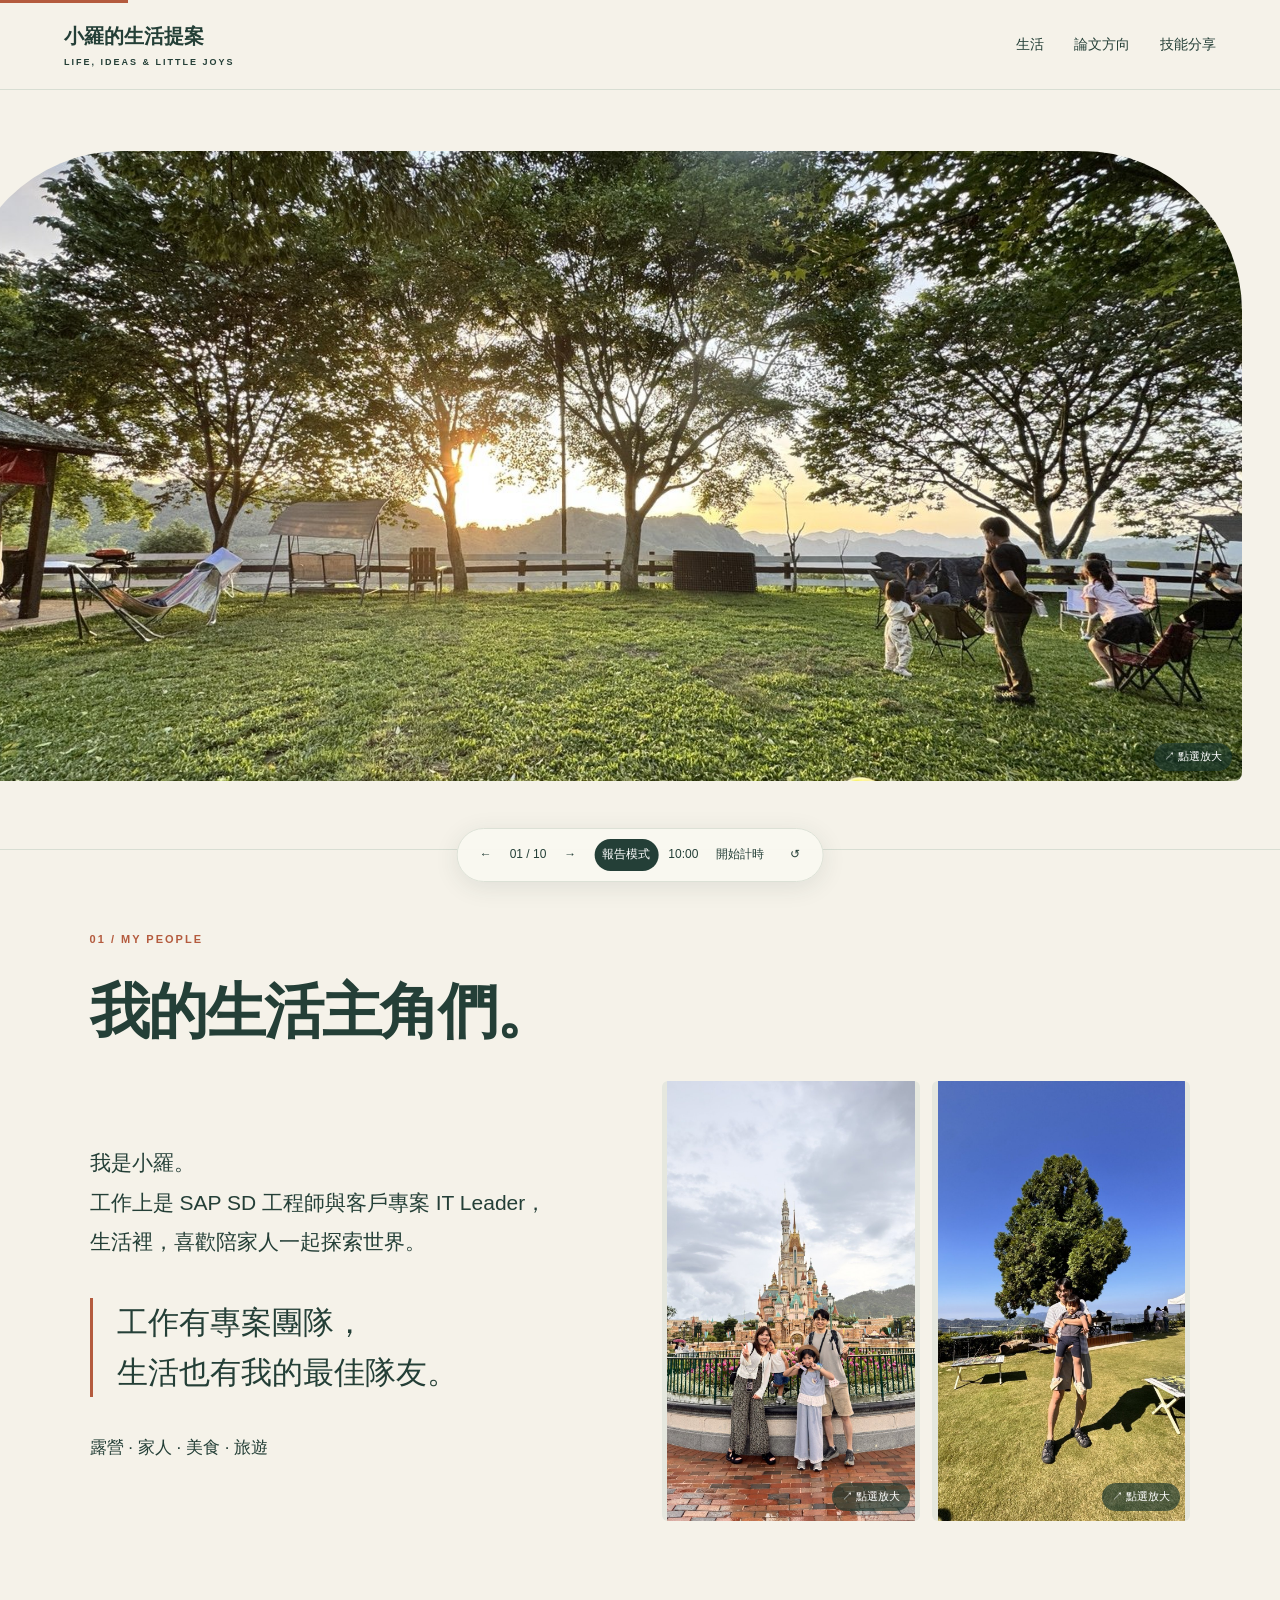
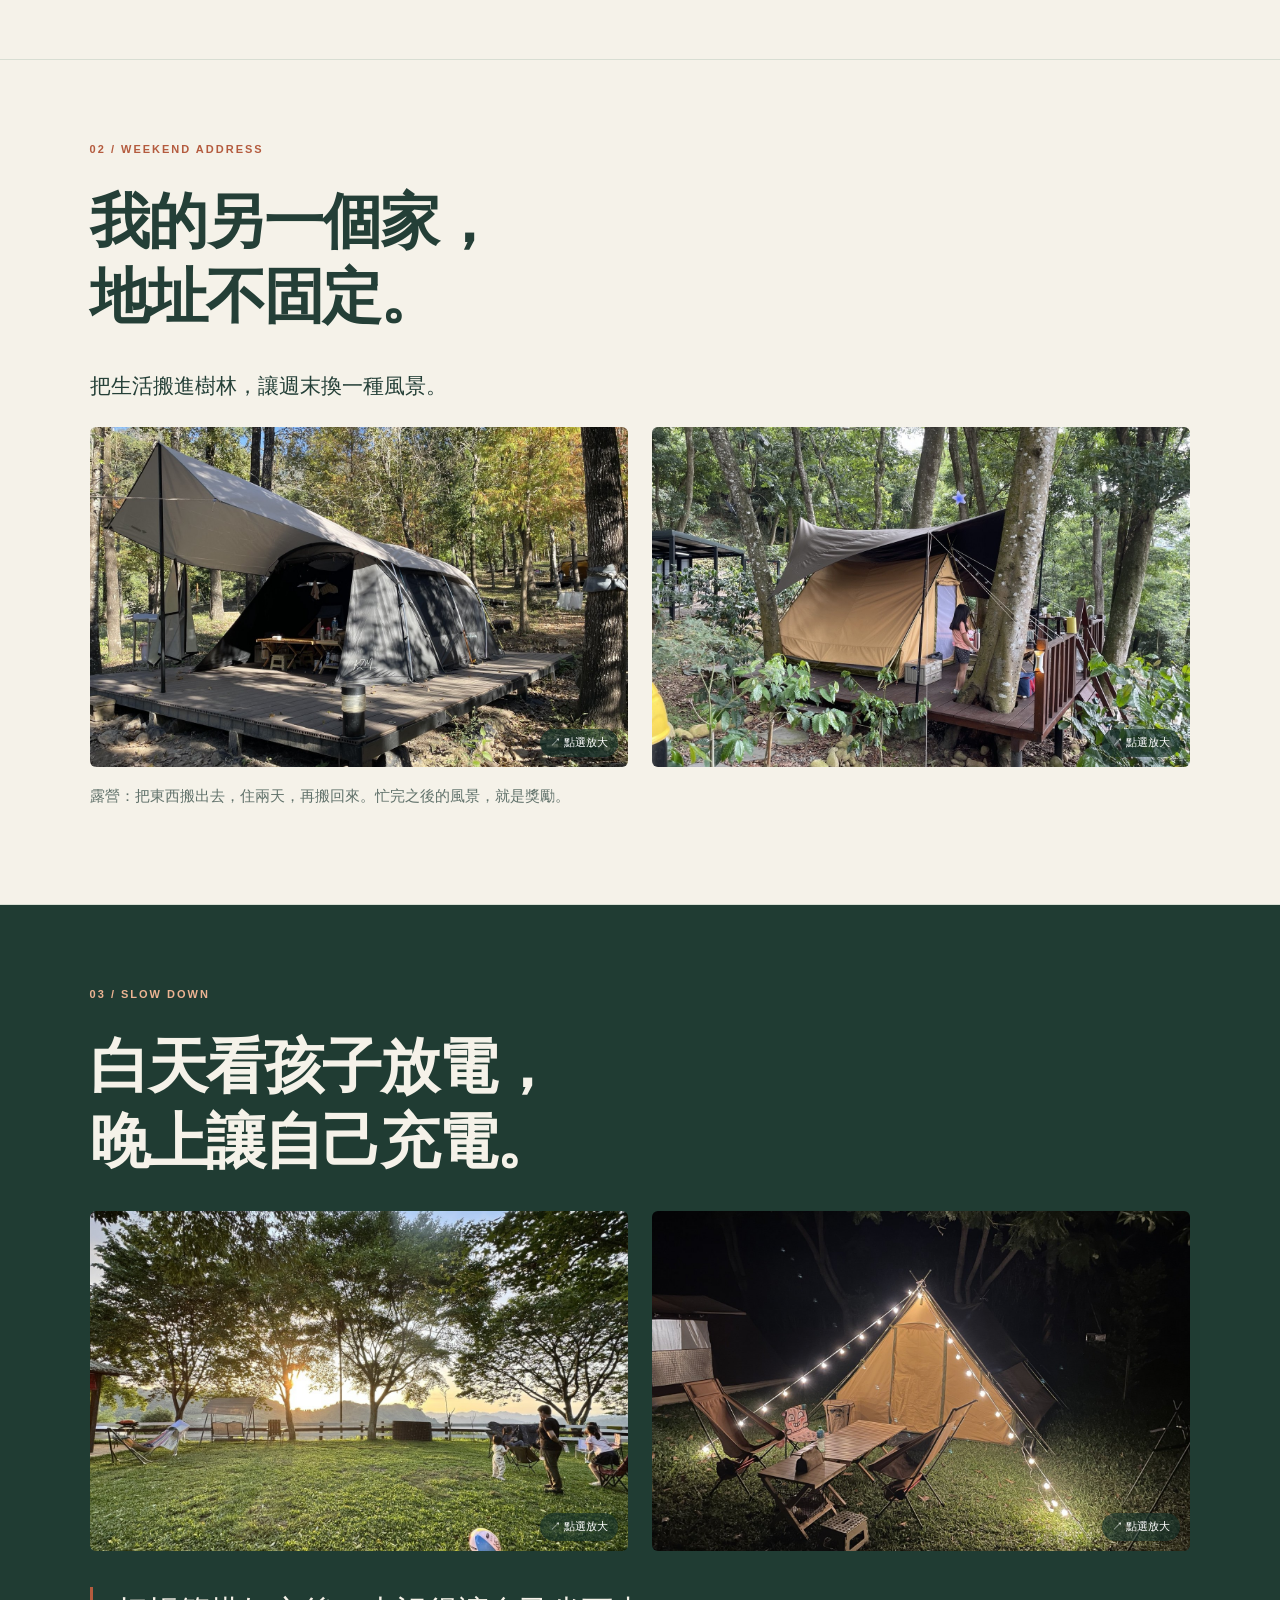
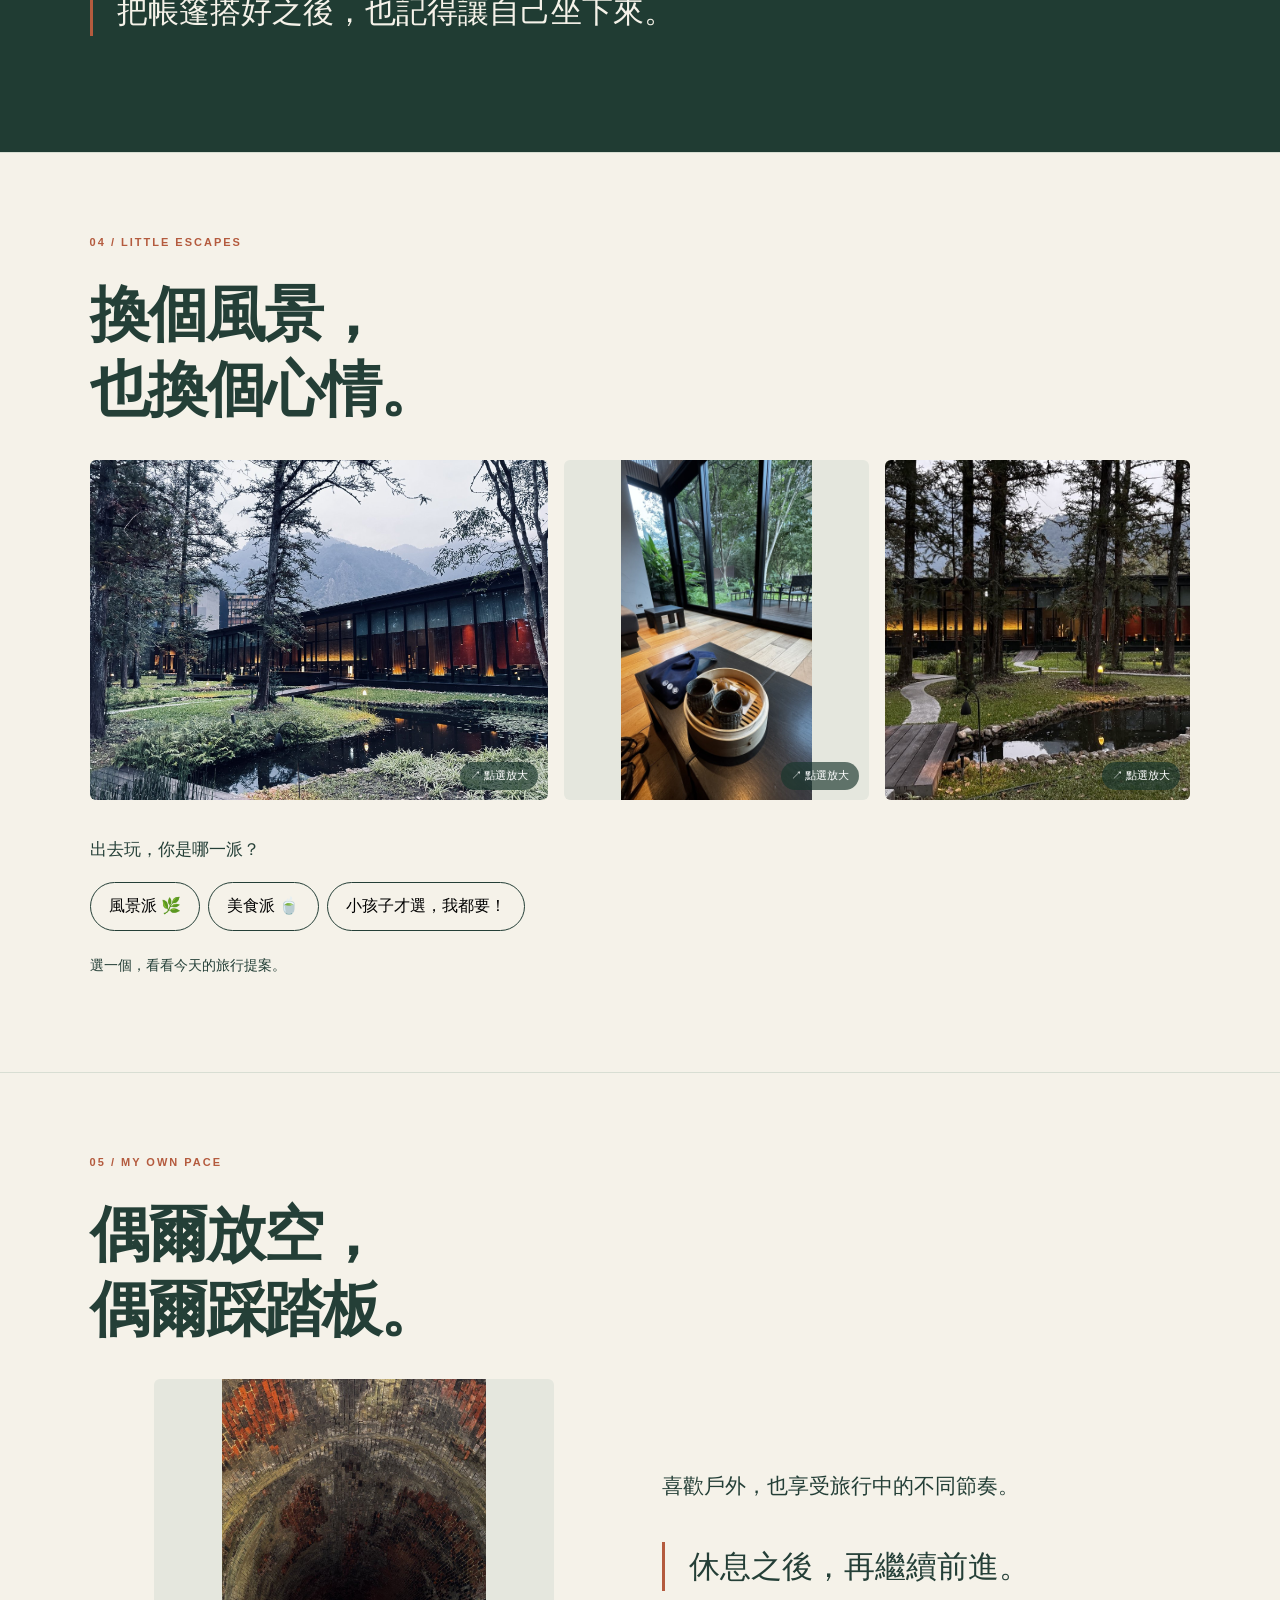
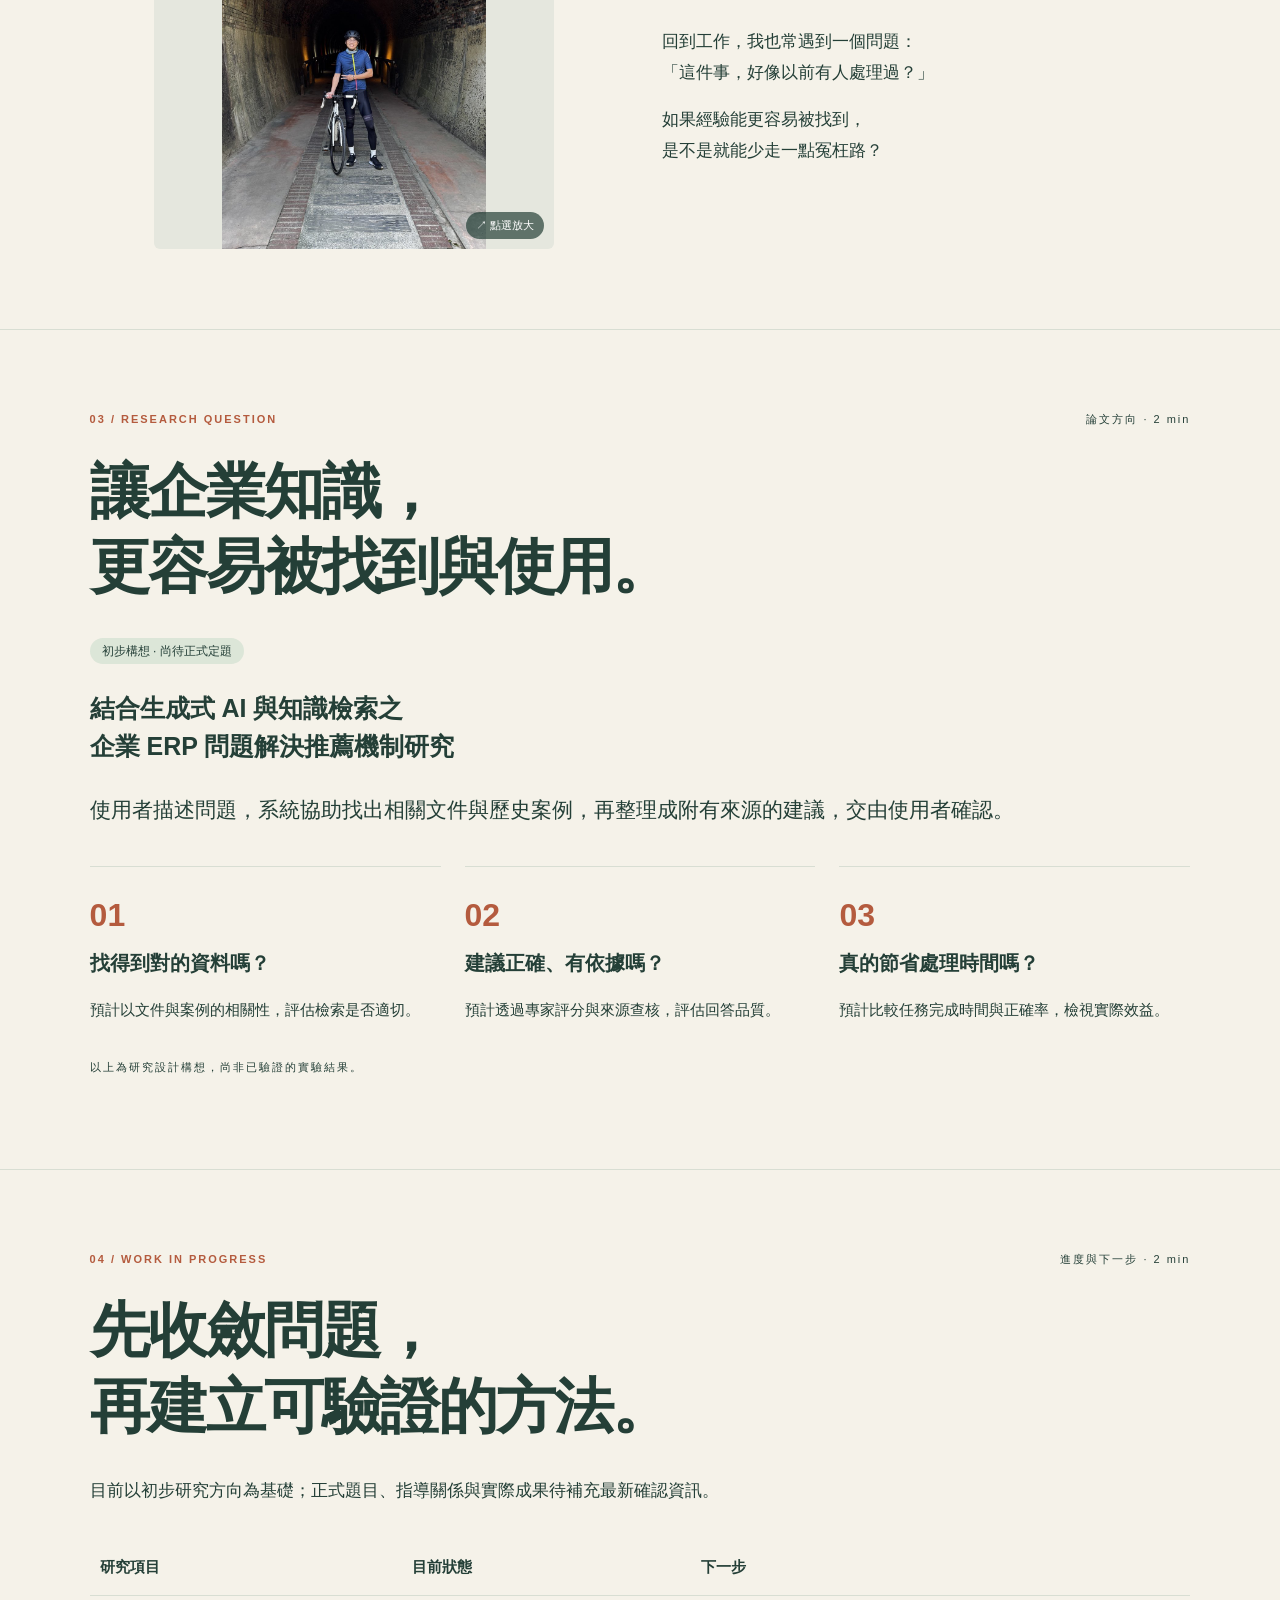
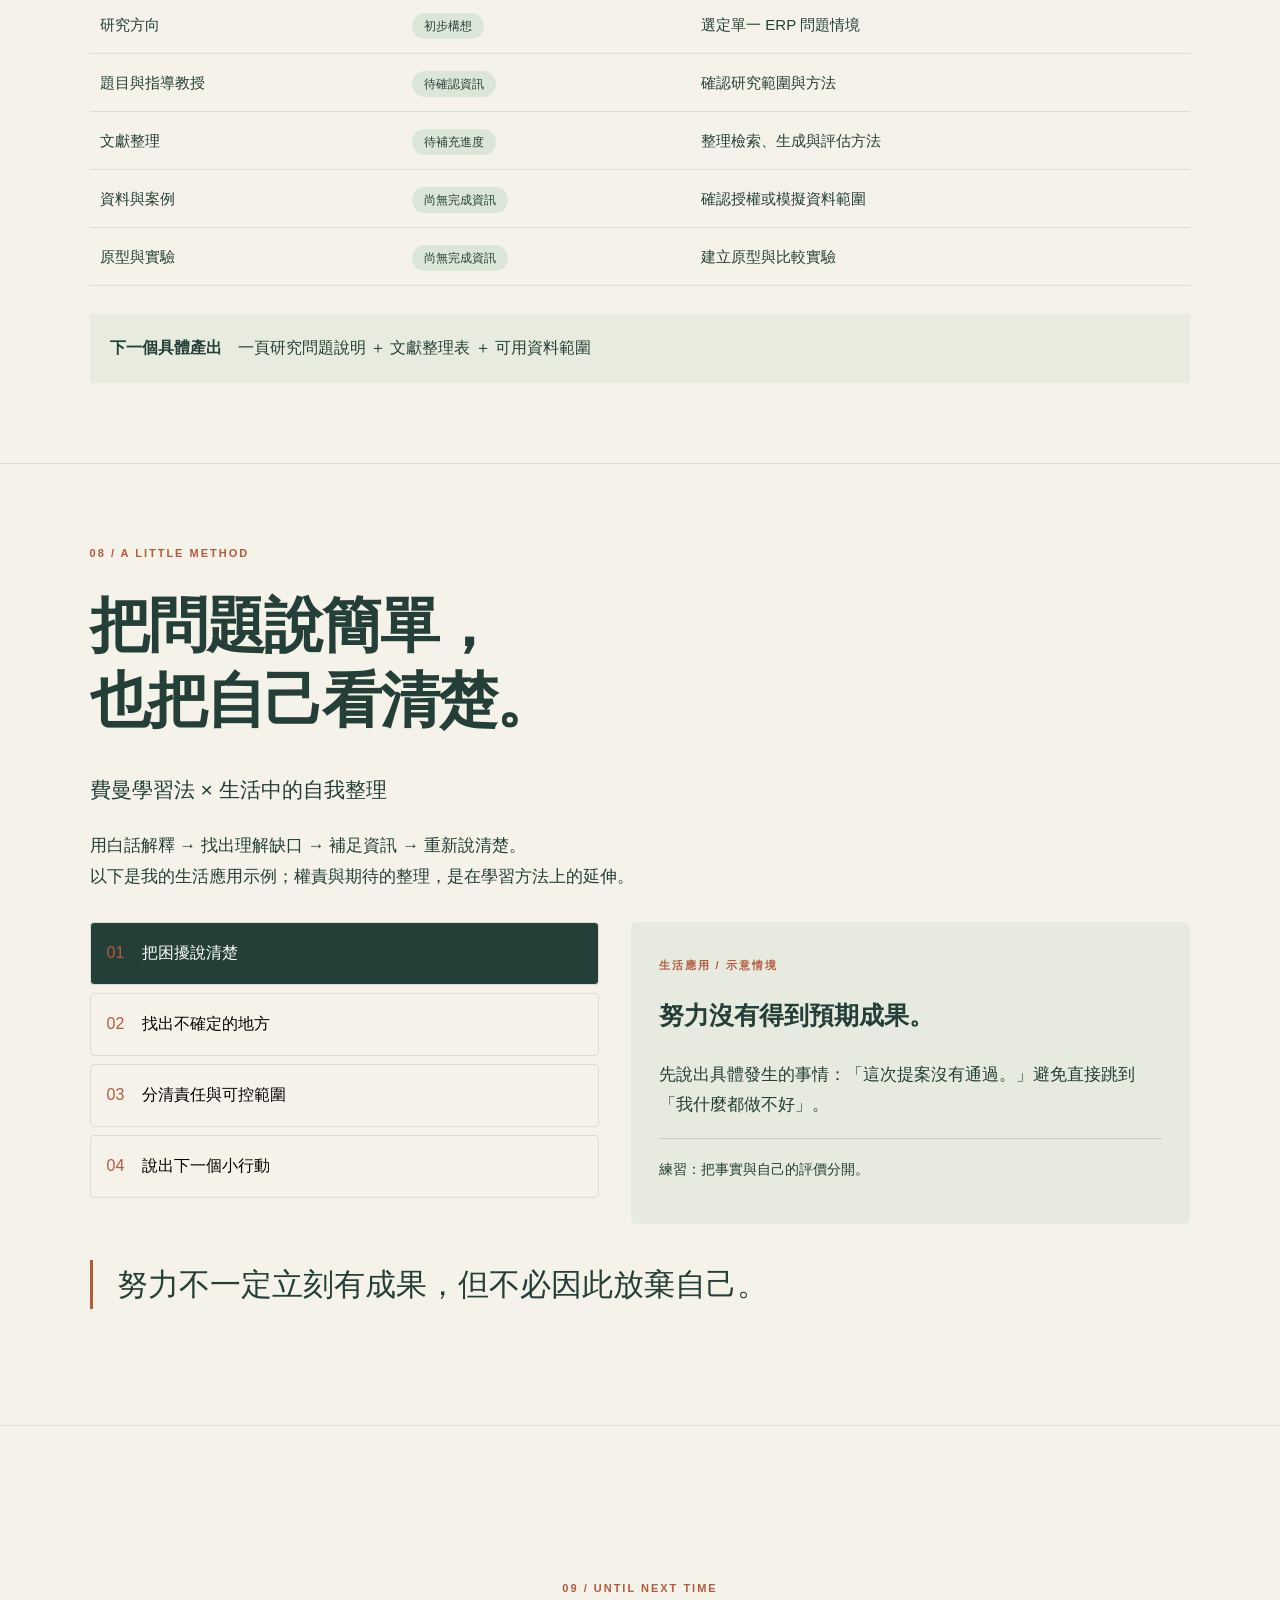
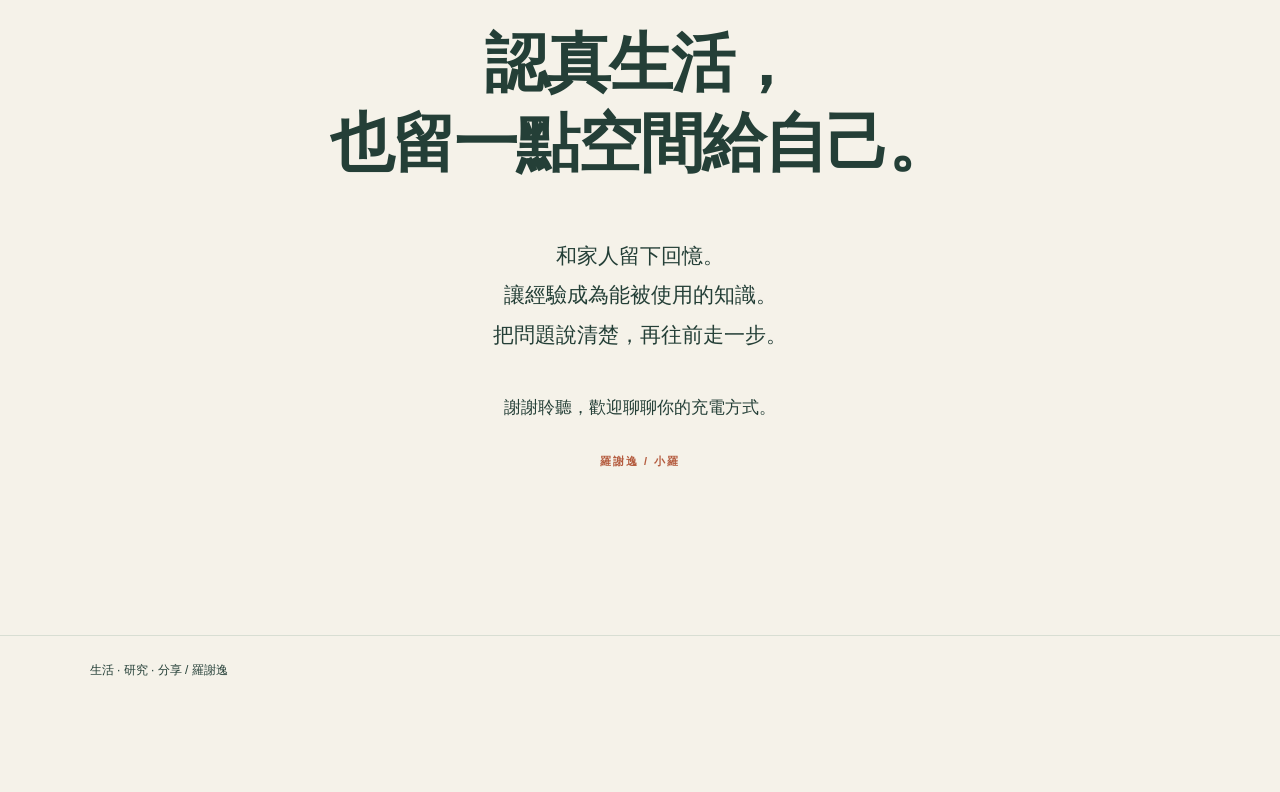
==== index.html @ 11bfcfcd "Add files via upload" ====
<!doctype html><html lang="zh-Hant"><head><meta charset="utf-8"><meta name="viewport" content="width=device-width,initial-scale=1"><meta name="theme-color" content="#f5f2e9"><meta name="description" content="小羅的生活、露營與家人，以及生成式 AI 研究方向和費曼學習法分享。"><title>小羅｜生活、研究與一點好奇心</title><style>:root{--bg:#f5f2e9;--ink:#243f37;--accent:#b45b3e;--line:#d8ded3}*{box-sizing:border-box}html{scroll-behavior:smooth}body{margin:0;background:var(--bg);color:var(--ink);font-family:'Noto Sans TC','PingFang TC','Microsoft JhengHei',sans-serif;line-height:1.8}button,a{-webkit-tap-highlight-color:transparent}button{font:inherit;cursor:pointer}a{color:inherit;text-decoration:none}header{height:90px;display:flex;align-items:center;justify-content:space-between;padding:0 5vw;border-bottom:1px solid var(--line);background:var(--bg)}.brand{font-weight:700;font-size:20px}.brand span{display:block;font-size:9px;letter-spacing:2px}nav{display:flex;gap:30px;font-size:14px}.progress{height:3px;background:var(--accent);position:fixed;top:0;z-index:10;transition:width .3s}section{max-width:1440px;margin:auto;padding:80px 7vw;min-height:calc(100vh - 90px);scroll-margin-top:15px;border-bottom:1px solid var(--line)}h2{font-size:clamp(36px,4.7vw,66px);line-height:1.25;letter-spacing:-2px;font-weight:600;margin:24px 0 32px}h3{font-size:25px;line-height:1.5}em{font-style:normal;color:var(--accent)}p{font-size:17px}.eyebrow,.label,.time{font-size:11px;letter-spacing:2px}.eyebrow{color:var(--accent);font-weight:bold}.lead{font-size:21px;line-height:1.9}.hero{position:relative;min-height:760px;display:flex;flex-direction:column;align-items:flex-start;justify-content:center;padding-right:52%;overflow:hidden}.hero h2{font-size:clamp(40px,4.5vw,66px)}.hero-photo{position:absolute!important;right:3%;top:8%;width:44%;height:83%;border-radius:160px 160px 8px 8px!important}.hero-photo img{height:100%!important;object-fit:cover!important}.cta{display:inline-block;border-bottom:1px solid var(--accent);padding:10px 0;margin:16px 0}.photo{position:relative;display:block;border:0;padding:0;background:#e5e7de;border-radius:6px;overflow:hidden;width:100%;text-align:left}.photo img{width:100%;height:340px;object-fit:cover;display:block;transition:transform .4s}.photo:hover img{transform:scale(1.025)}.photo span{position:absolute;bottom:10px;right:10px;color:white;background:#18352ba6;font-size:11px;padding:4px 10px;border-radius:20px}.duo,.split{display:grid;grid-template-columns:1fr 1fr;gap:24px}.split{align-items:center;gap:44px}.portraits{gap:12px}.portraits img{height:440px;object-fit:contain}.caption{font-size:15px;color:#61726b}blockquote{font-size:clamp(22px,2.4vw,34px);line-height:1.6;margin:36px 0;border-left:3px solid var(--accent);padding-left:24px}.dark{background:#203c33;color:#f5f2e9;max-width:none}.dark .eyebrow{color:#edb493}.travel-grid{display:grid;grid-template-columns:1.5fr 1fr 1fr;gap:16px}.travel-grid img{height:340px}.travel-grid .photo:nth-child(2) img{object-fit:contain}.poll{padding-top:18px}.poll button{padding:9px 18px;margin:0 8px 8px 0;border:1px solid var(--ink);background:transparent;border-radius:30px}.poll button:hover{background:var(--ink);color:white}#vote-result{font-size:14px;min-height:25px}.ride-photo{max-width:400px;margin:auto}.ride-photo img{height:470px;object-fit:contain}.section-head{display:flex;justify-content:space-between}.badge,.state{font-size:12px;background:#dce6d8;padding:6px 12px;border-radius:20px}.questions{display:grid;grid-template-columns:repeat(3,1fr);gap:24px;margin-top:36px}.question{border-top:1px solid var(--line);padding-top:20px}.question b{display:block;color:var(--accent);font-size:32px}.question strong{font-size:20px}.question p{font-size:15px}.status{width:100%;border-collapse:collapse;margin-top:32px;font-size:15px}.status td,.status th{text-align:left;padding:15px 10px;border-bottom:1px solid var(--line)}.next{margin-top:28px;padding:20px;background:#e8ecdf}.skills{display:grid;grid-template-columns:1fr 1.1fr;gap:32px;margin-top:30px}.steps{display:flex;flex-direction:column;gap:8px}.step{padding:16px;text-align:left;background:transparent;border:1px solid var(--line);border-radius:4px}.step span{margin-right:18px;color:var(--accent)}.step.active{background:var(--ink);color:white}.demo{padding:28px;background:#e6eadf;border-radius:6px}.demo h3{margin-top:18px}#demo-note{border-top:1px solid #cad1c2;padding-top:18px;font-size:14px}.ending{text-align:center;display:flex;align-items:center;justify-content:center;flex-direction:column}.ending h2{font-size:clamp(40px,5vw,74px)}footer{padding:24px 7vw 110px;font-size:12px}.controls{position:fixed;z-index:15;bottom:18px;left:50%;transform:translateX(-50%);display:flex;align-items:center;gap:10px;padding:10px 14px;border:1px solid #dce1d6;background:#f9f8f0f5;box-shadow:0 5px 25px #243f371a;border-radius:40px;white-space:nowrap;font-size:12px}.controls button{border:0;background:transparent;padding:5px 8px;color:var(--ink);border-radius:20px}.controls button:hover{background:#e1e7db}.controls button:disabled{opacity:.3}#clock{font-variant-numeric:tabular-nums}#mode{background:var(--ink);color:white}dialog{border:0;padding:48px 15px 15px;background:#14241df5;max-width:96vw;max-height:96vh;border-radius:8px}dialog::backdrop{background:#000c}dialog img{display:block;max-width:90vw;max-height:80vh;object-fit:contain}#close-photo{position:absolute;right:16px;top:8px;color:white;border:0;background:transparent}.present main section{display:none}.present main section.current{display:block;min-height:calc(100vh - 90px);padding-top:35px;padding-bottom:100px}.present .hero.current,.present .ending.current{display:flex}.present footer{display:none}.present h2{font-size:clamp(34px,4vw,58px);margin:18px 0 24px}.present .photo img{max-height:42vh}.present .hero-photo img{max-height:none}.present .hero{min-height:calc(100vh - 90px)}:focus-visible{outline:3px solid #b45b3e;outline-offset:4px}@media(max-width:760px){header{height:80px;padding:0 20px}.brand{font-size:16px}.brand span{font-size:7px}nav{gap:12px;font-size:12px}section{padding:48px 22px 95px;min-height:auto}.hero{padding-right:22px;display:block;min-height:auto}.hero-photo{position:relative!important;right:auto;top:auto;width:100%;height:300px;margin-top:30px;border-radius:100px 100px 6px 6px!important}.hero-photo img{height:300px!important}.split,.skills{grid-template-columns:1fr;gap:20px}.duo{gap:10px}.duo img{height:210px}.portraits img{height:300px}.travel-grid{grid-template-columns:1fr 1fr}.travel-grid .photo:first-child{grid-column:1/-1}.travel-grid img{height:240px}.questions{grid-template-columns:1fr;gap:12px}.question b{font-size:24px}.status{font-size:12px}.status td,.status th{padding:10px 4px}.state{font-size:10px;padding:4px 6px}.lead{font-size:18px}.controls{bottom:8px;gap:3px;padding:8px;font-size:11px;max-width:98vw}.controls button{padding:5px 7px}.present .photo img{max-height:none}.present .hero.current{display:block}.section-head{gap:12px}.time{letter-spacing:0}.ride-photo img{height:380px}}@media(prefers-reduced-motion:reduce){html{scroll-behavior:auto}*{transition:none!important}}@media print{header,.controls,footer,dialog{display:none!important}main section,.present main section{display:block!important;page-break-after:always;min-height:0;padding:20px}.photo span{display:none}}
</style></head><body><header><a class="brand" href="#intro">小羅的生活提案<span>LIFE, IDEAS & LITTLE JOYS</span></a><nav aria-label="主導覽"><a href="#about">生活</a><a href="#research">論文方向</a><a href="#skills">技能分享</a></nav></header><div class="progress"></div><main><section id="intro" class="hero current"><div class="eyebrow">小羅的生活提案 / 2026</div><h2>把日子過有趣，<br><em>把問題想清楚。</em></h2><p class="lead">露營、家人、美食與旅行。<br>還有，一個正在成形的研究想法。</p><p>羅謝逸 · 陽明交通大學</p><a class="cta" href="#about">一起出發 ↗</a><button class="photo hero-photo" aria-label="放大照片：夕陽下的草地與戶外時光"><img src="[data-uri]" alt="夕陽下的草地與戶外時光" loading="lazy"><span>↗ 點選放大</span></button></section><section id="about" class=""><div class="eyebrow">01 / MY PEOPLE</div><h2>我的生活主角們。</h2><div class="split"><div><p class="lead">我是小羅。<br>工作上是 SAP SD 工程師與客戶專案 IT Leader，<br>生活裡，喜歡陪家人一起探索世界。</p><blockquote>工作有專案團隊，<br>生活也有我的最佳隊友。</blockquote><p>露營 · 家人 · 美食 · 旅遊</p></div><div class="duo portraits"><button class="photo " aria-label="放大照片：城堡前的家庭合照"><img src="[data-uri]" alt="城堡前的家庭合照" loading="lazy"><span>↗ 點選放大</span></button><button class="photo " aria-label="放大照片：草地上的親子合照"><img src="[data-uri]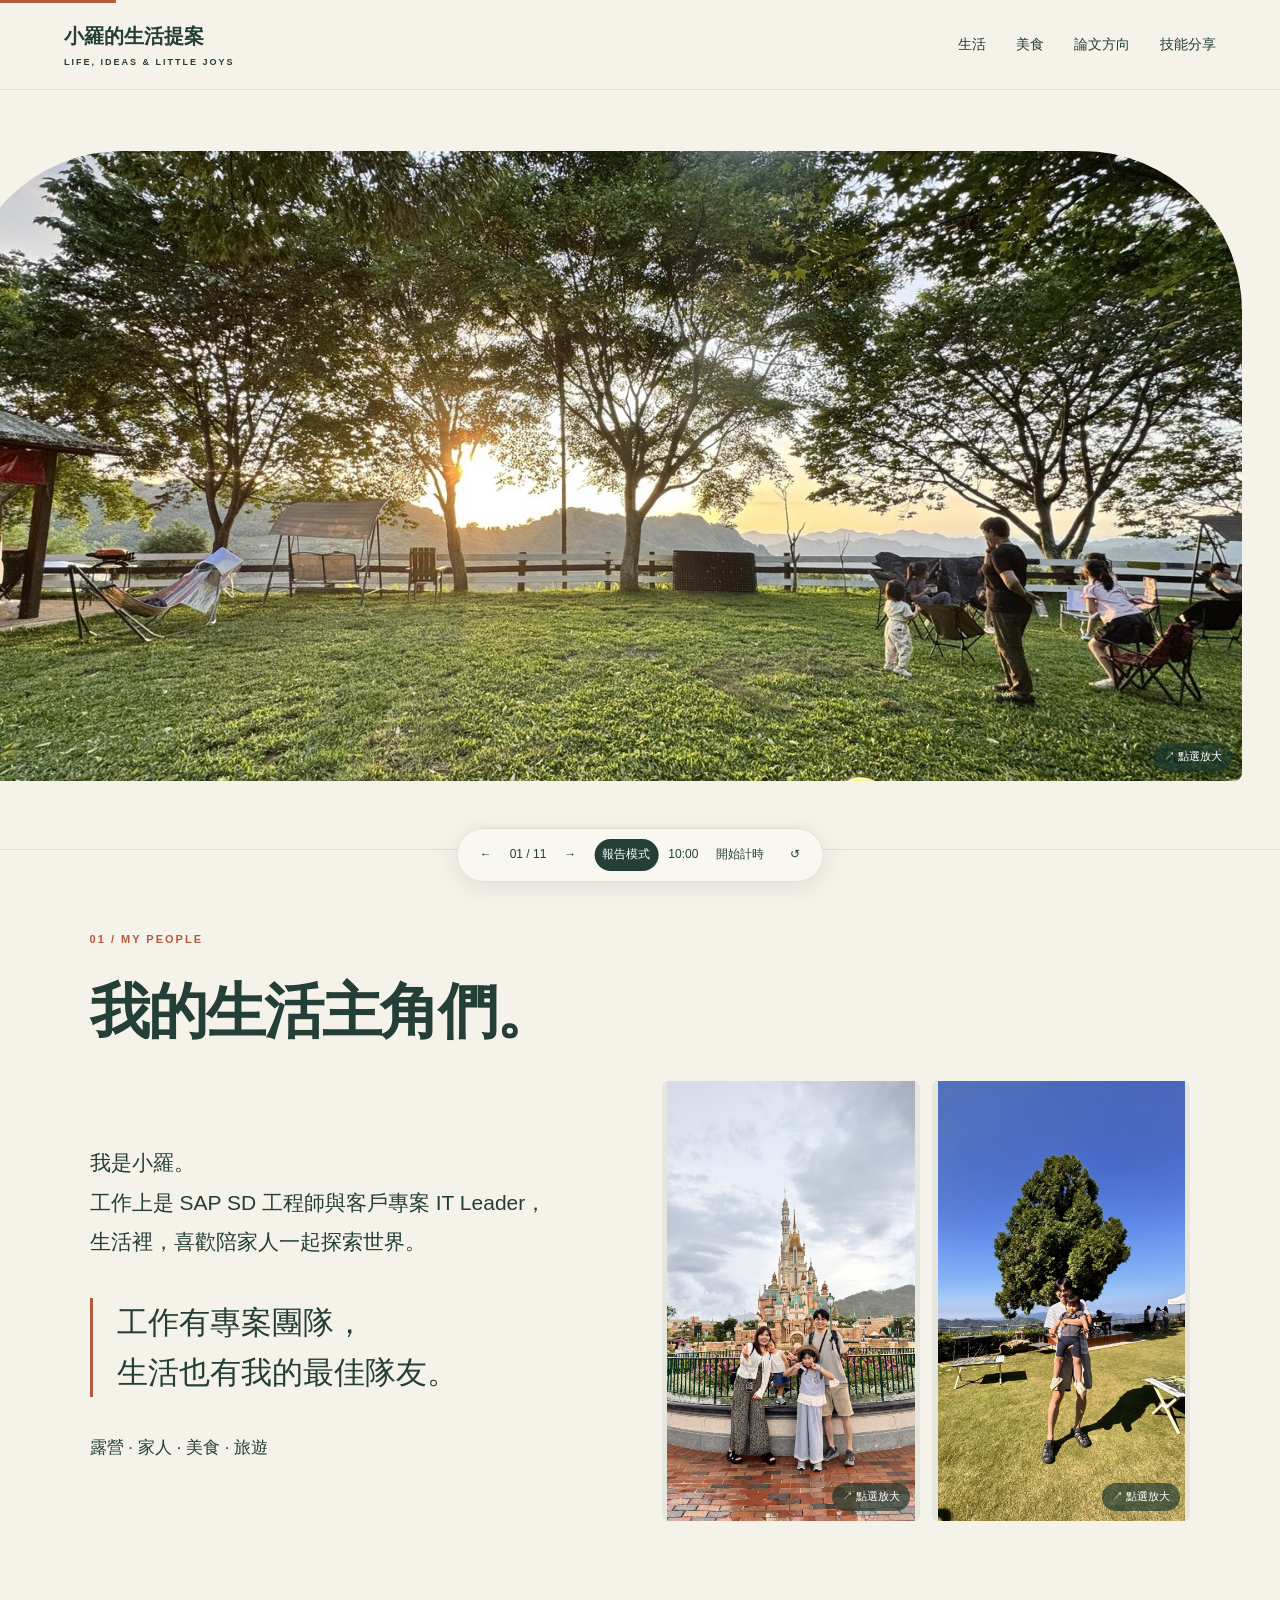
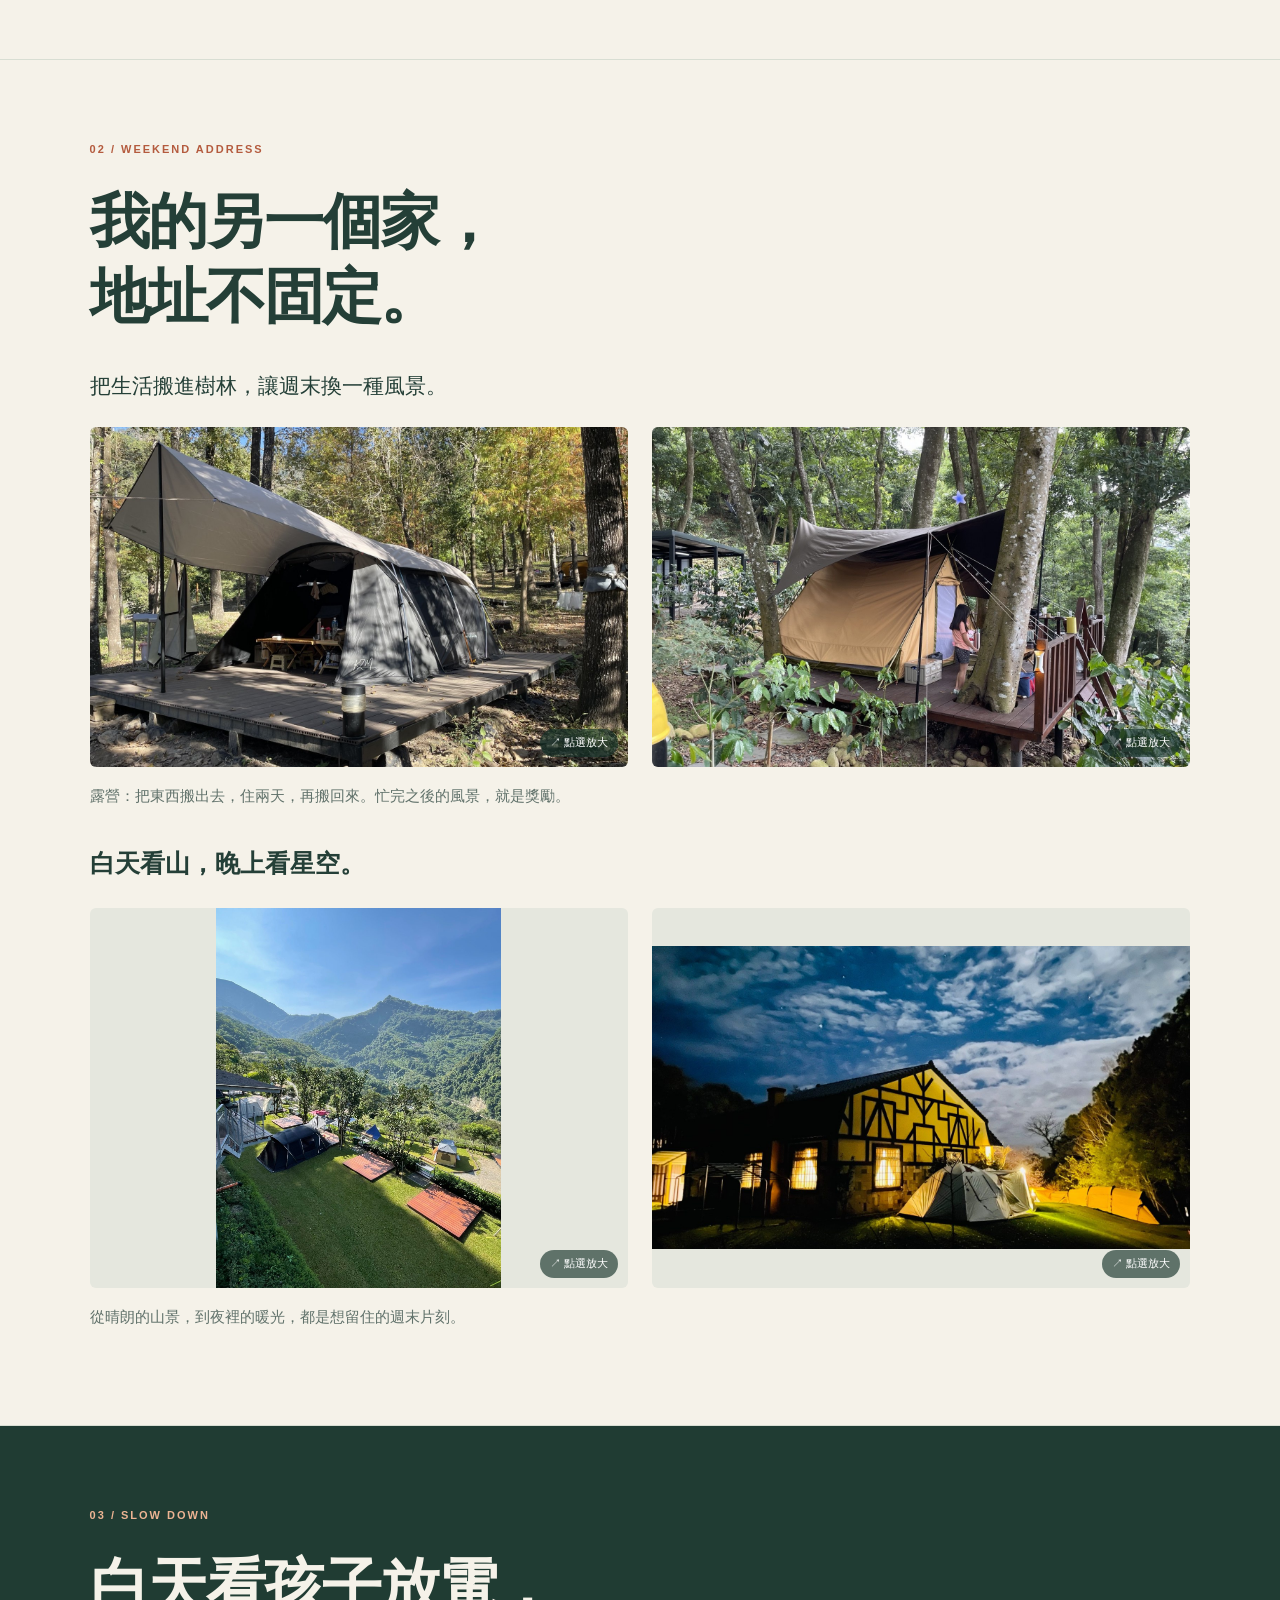
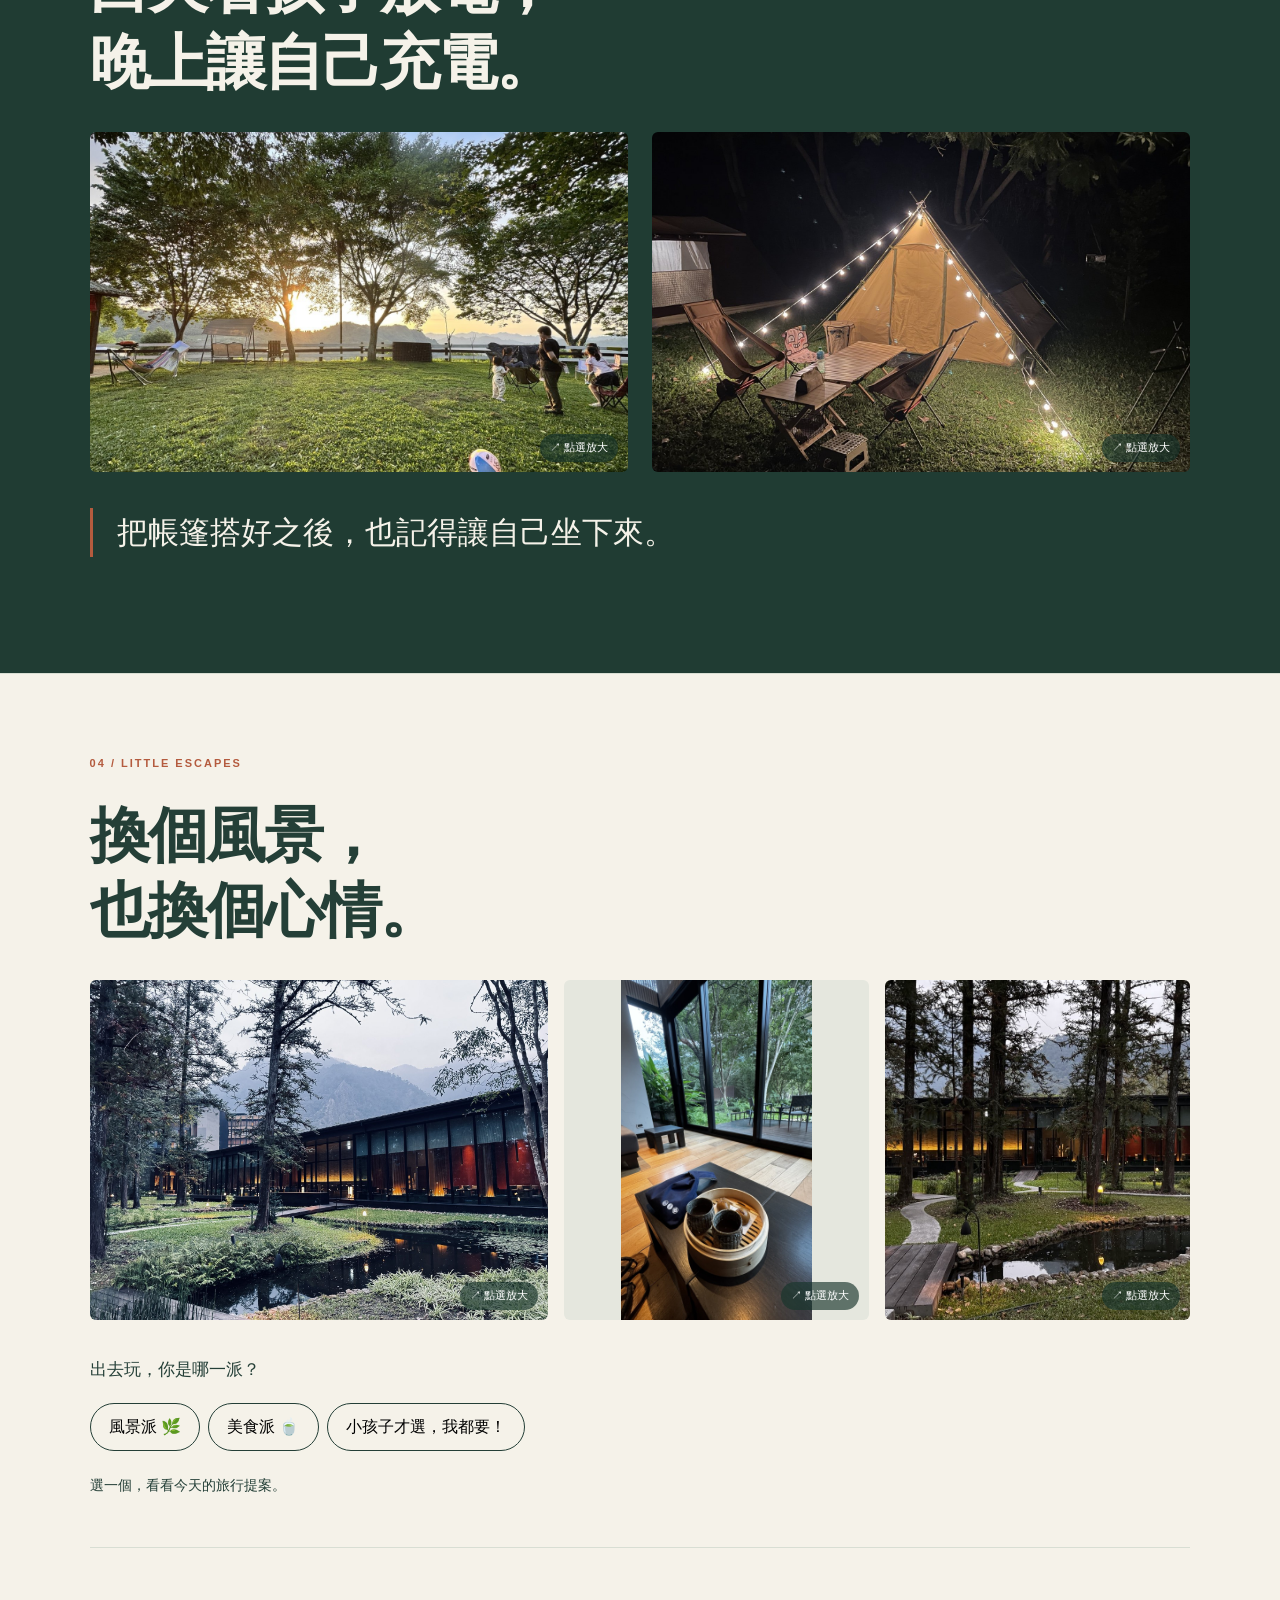
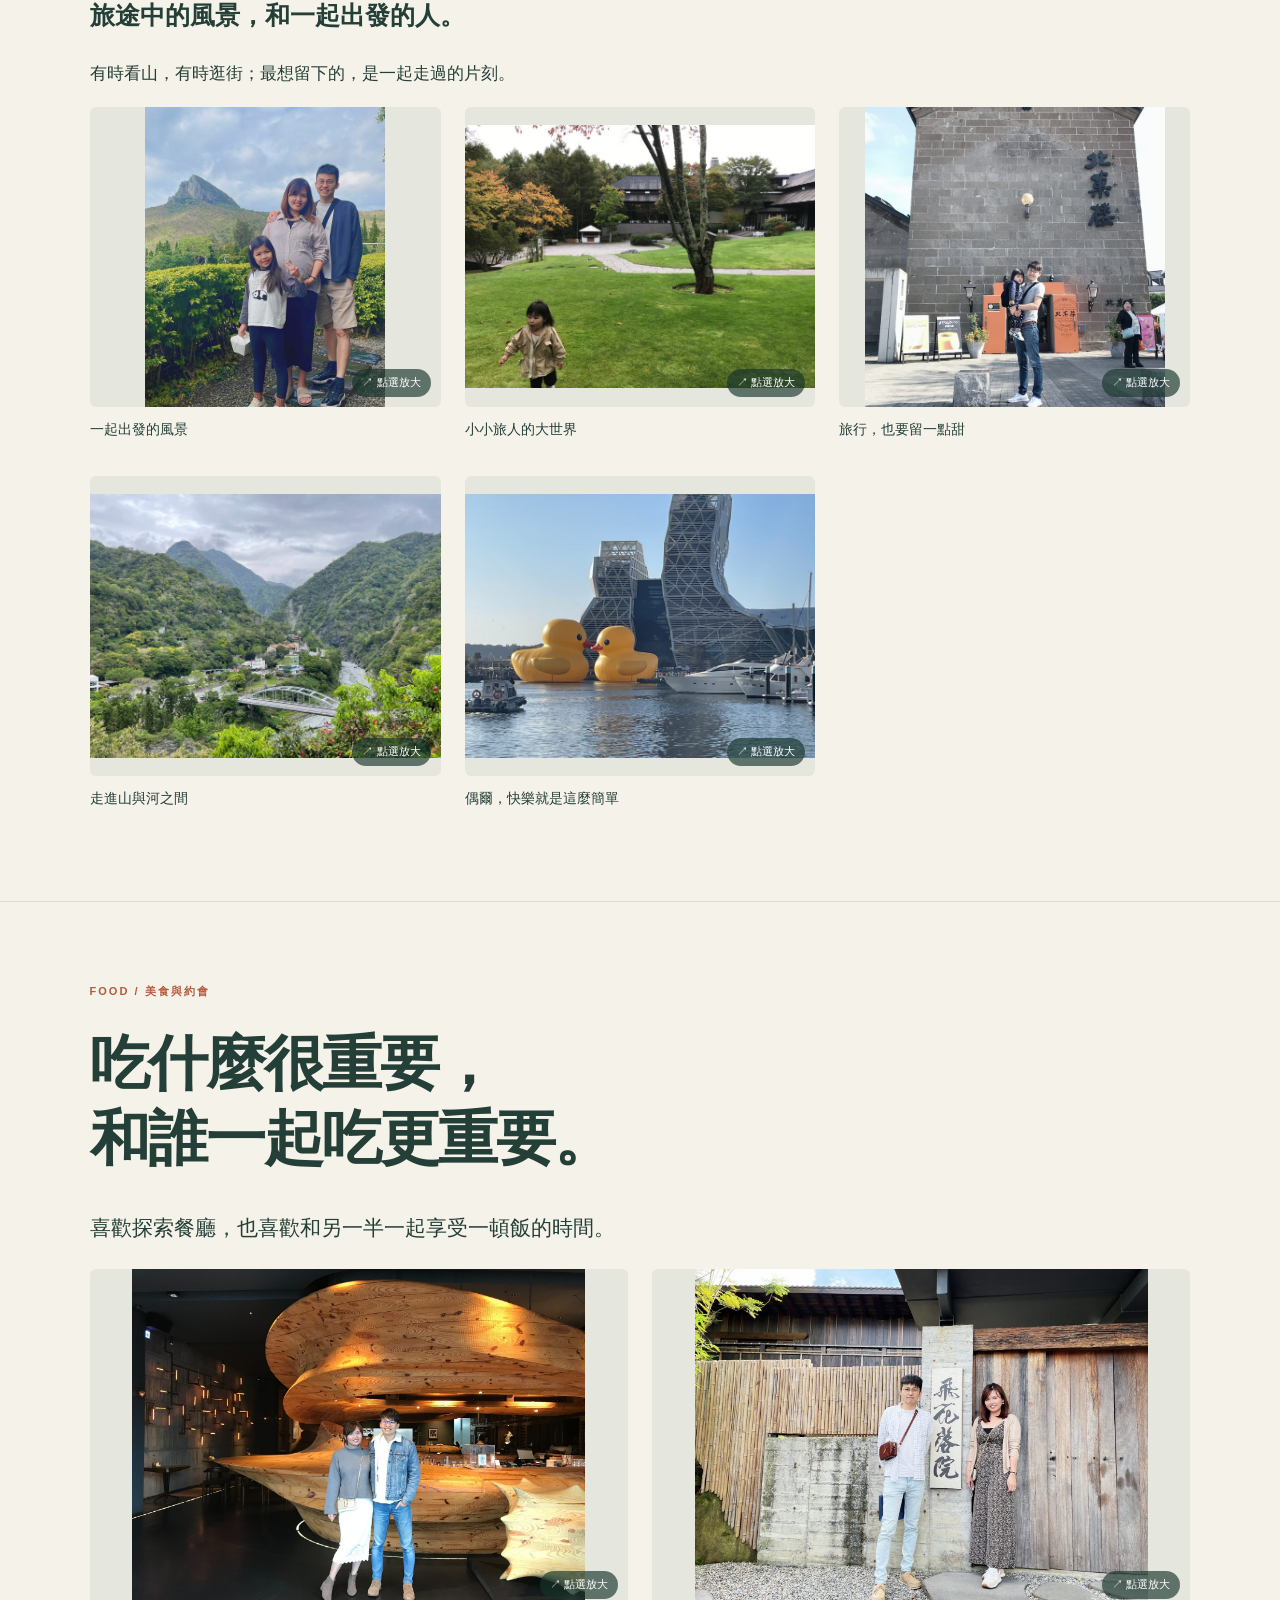
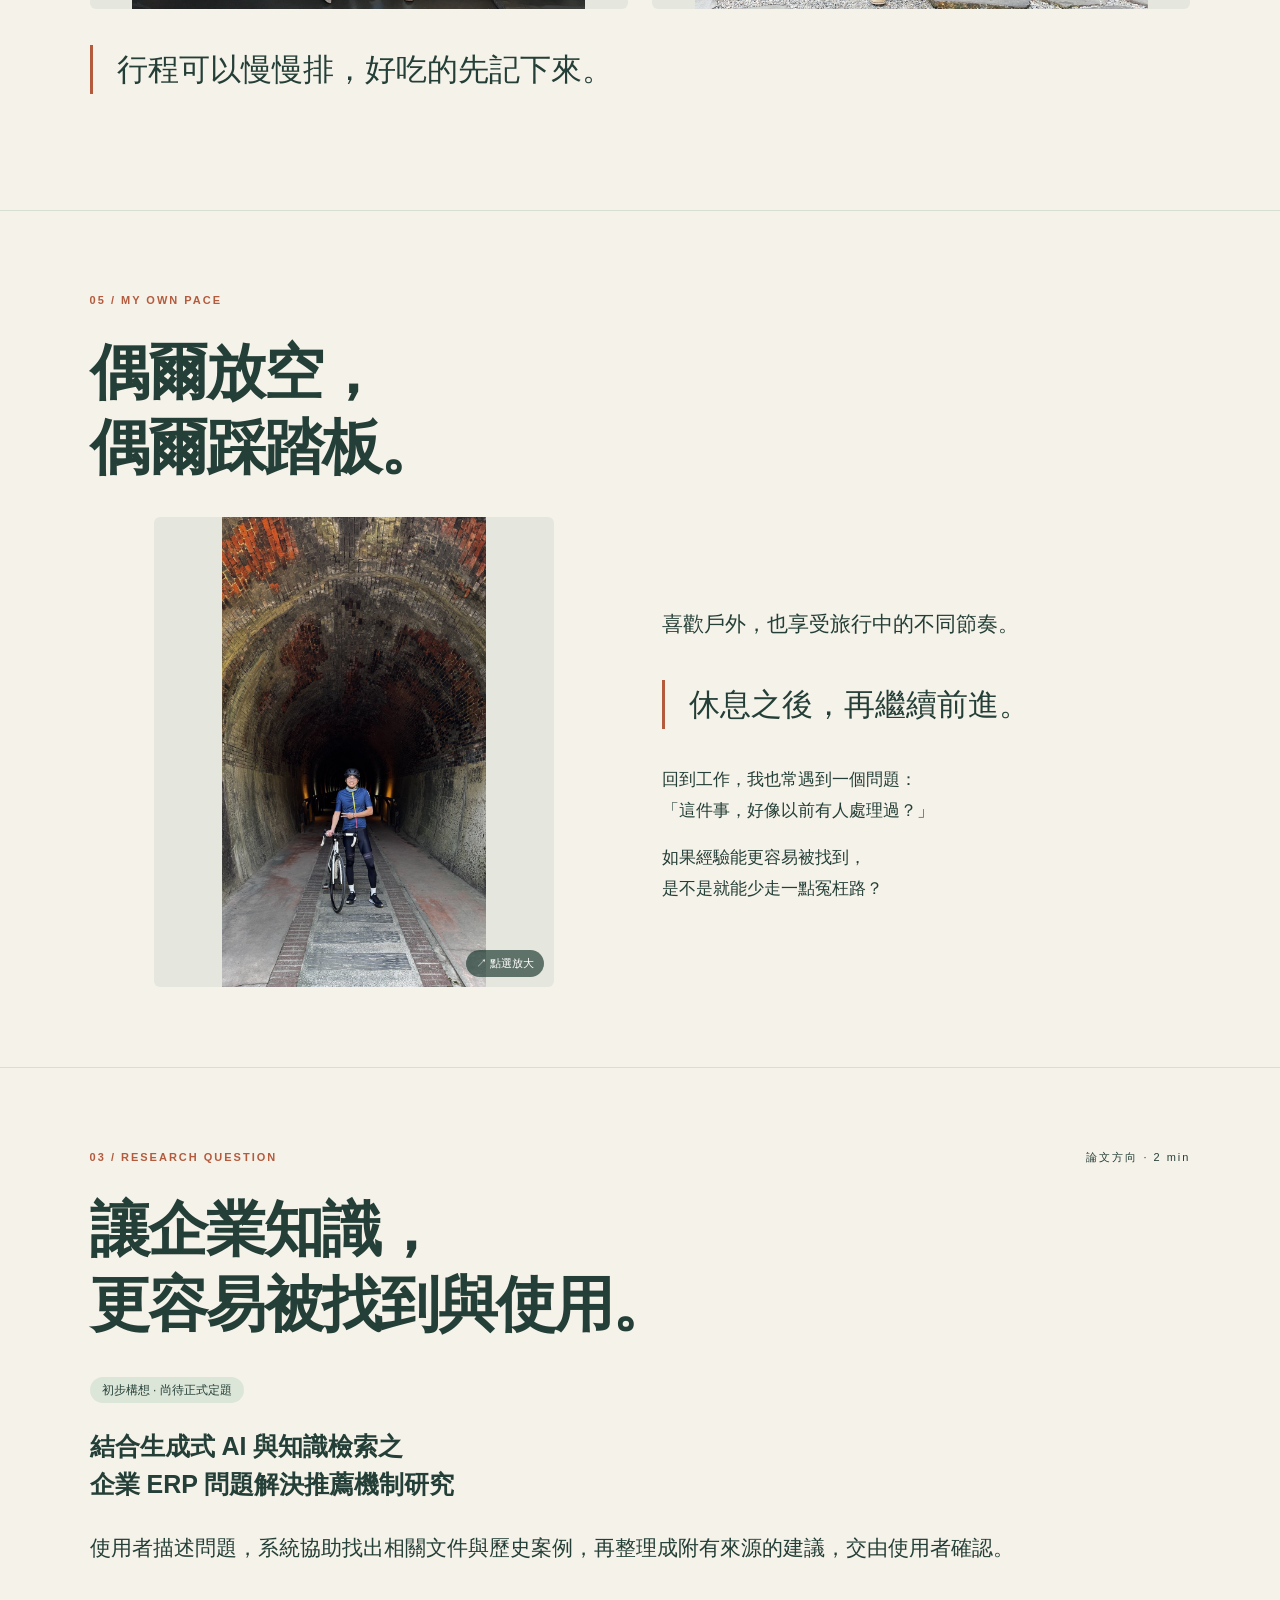
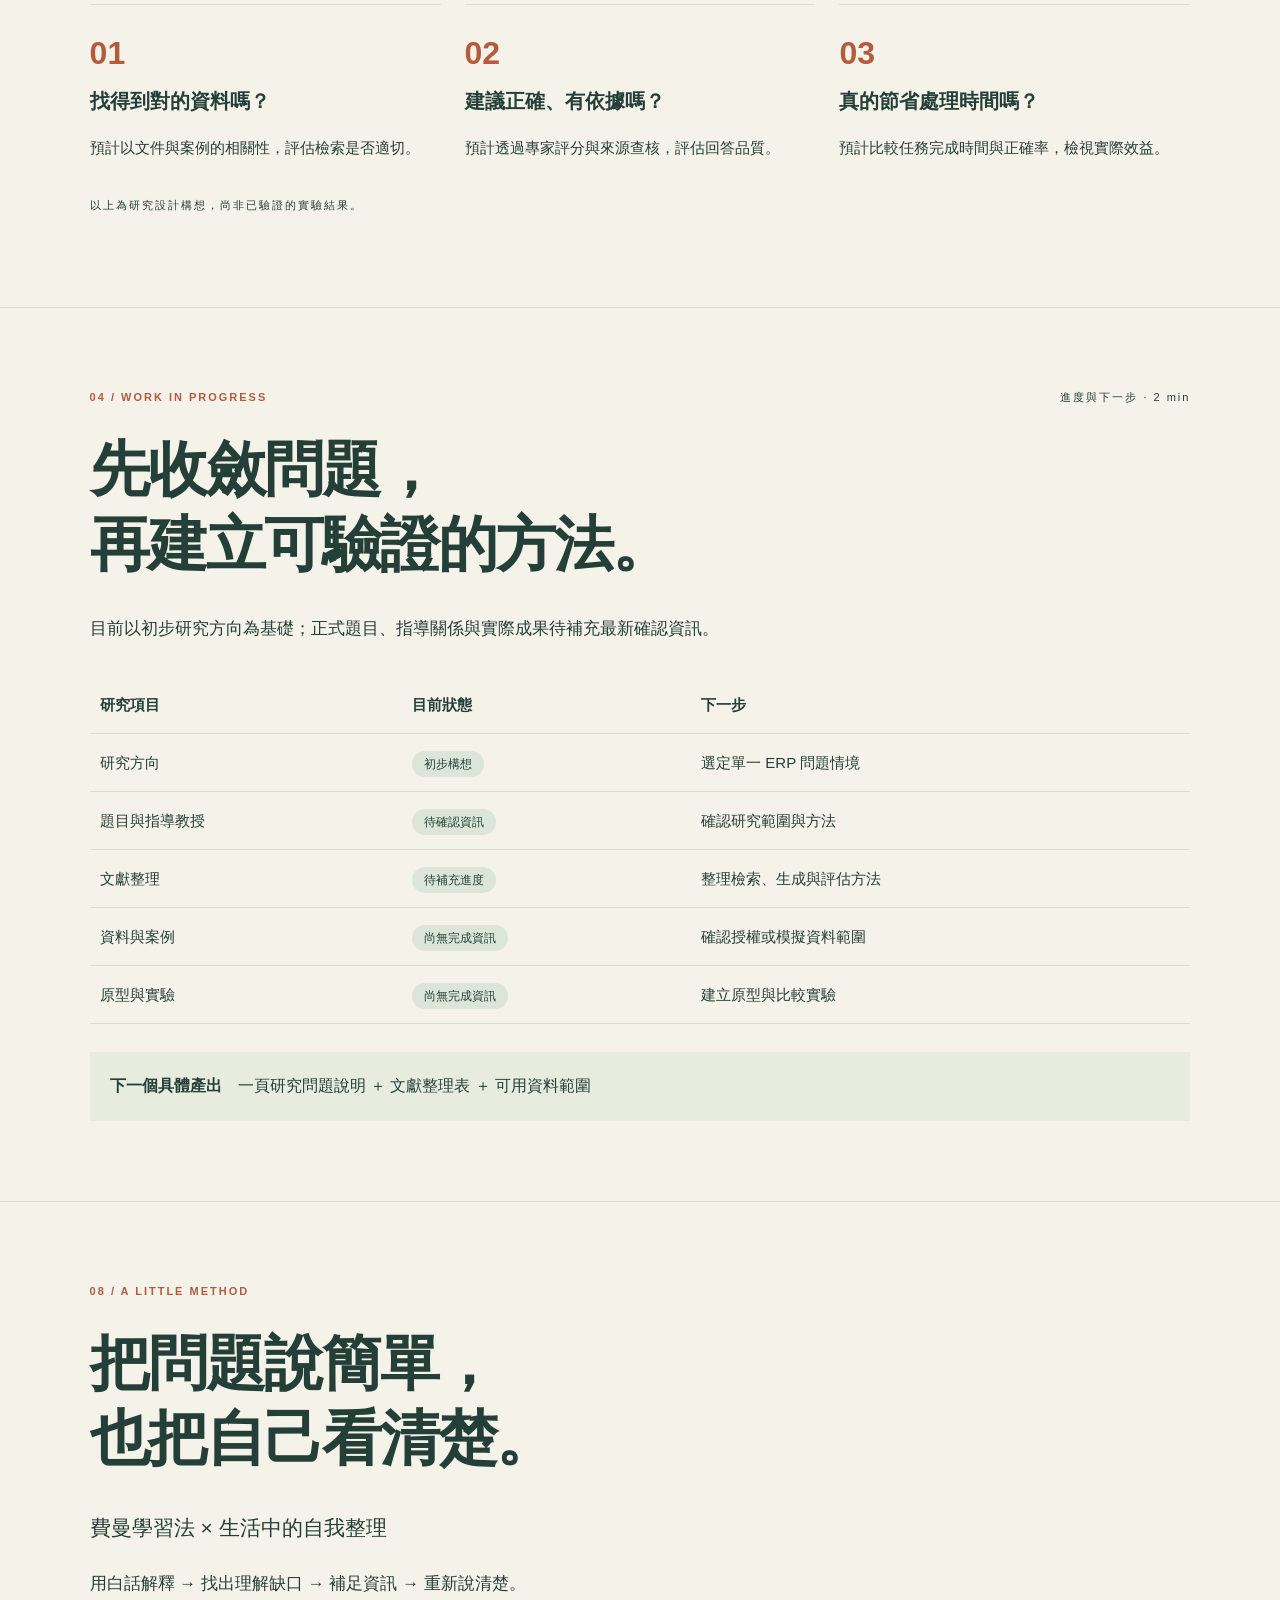
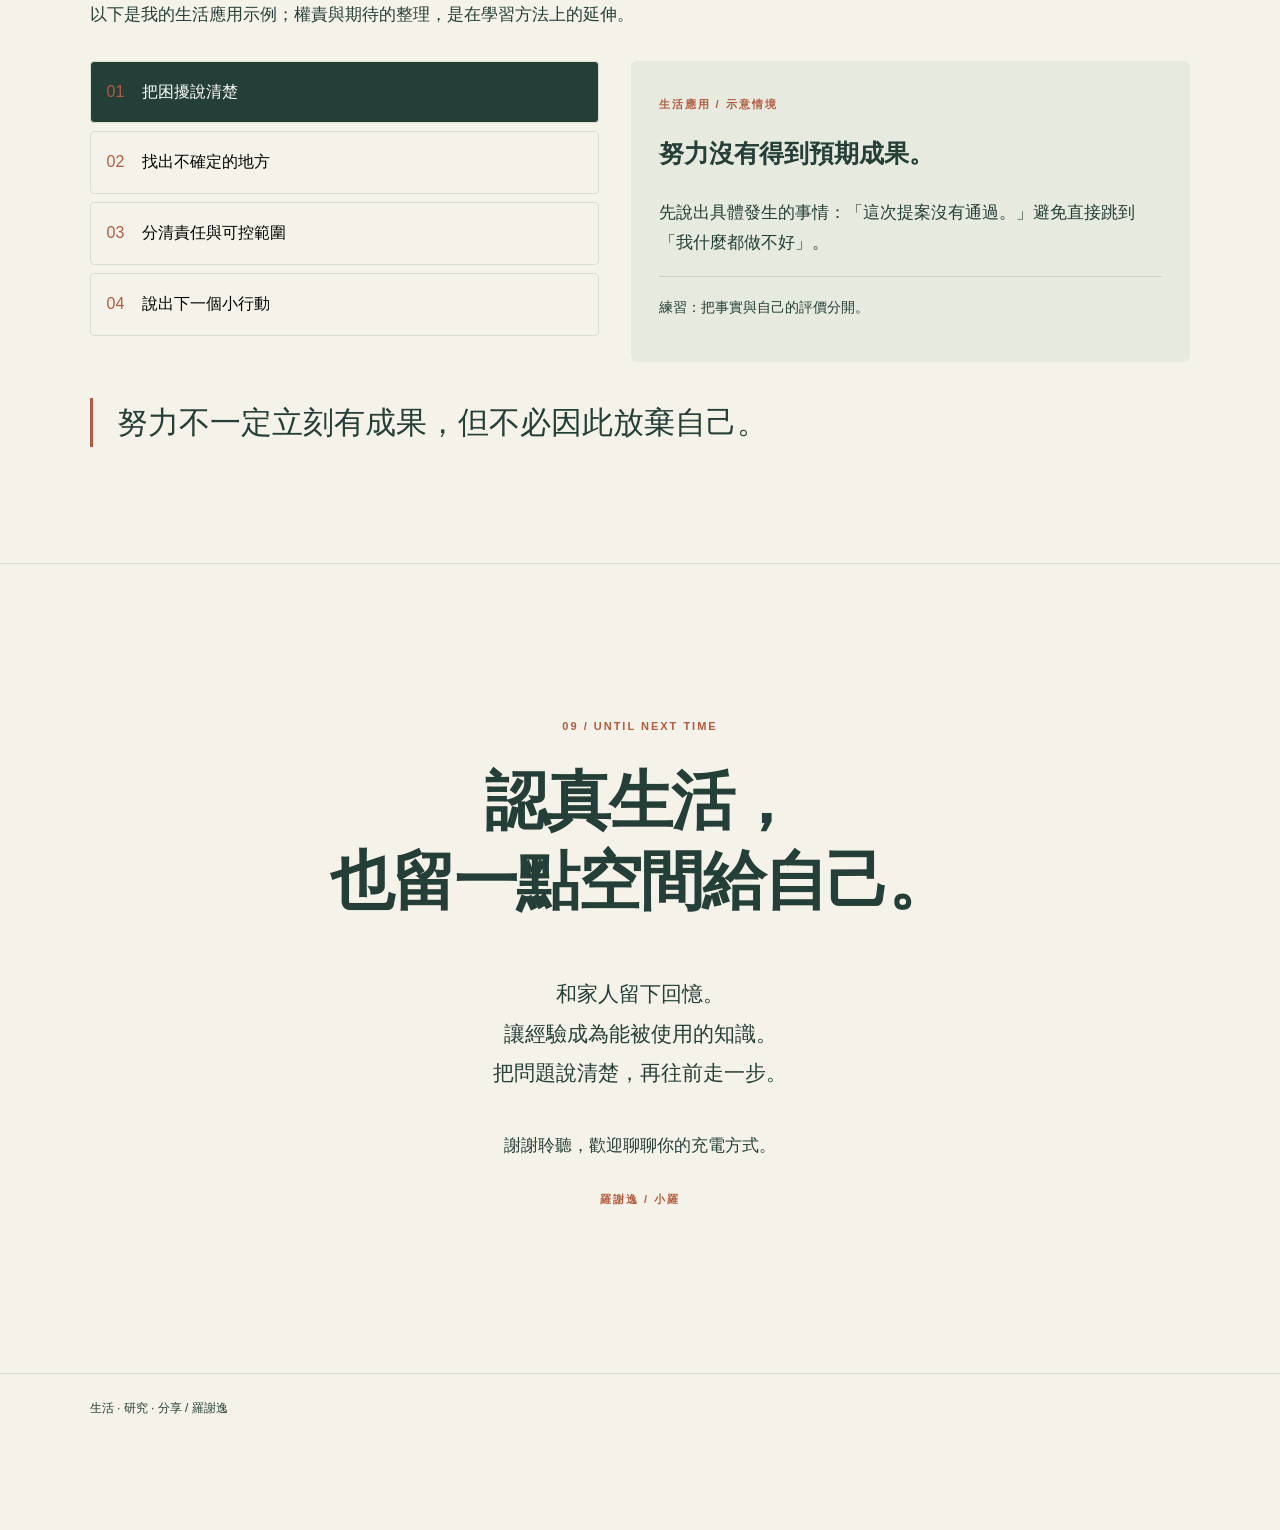
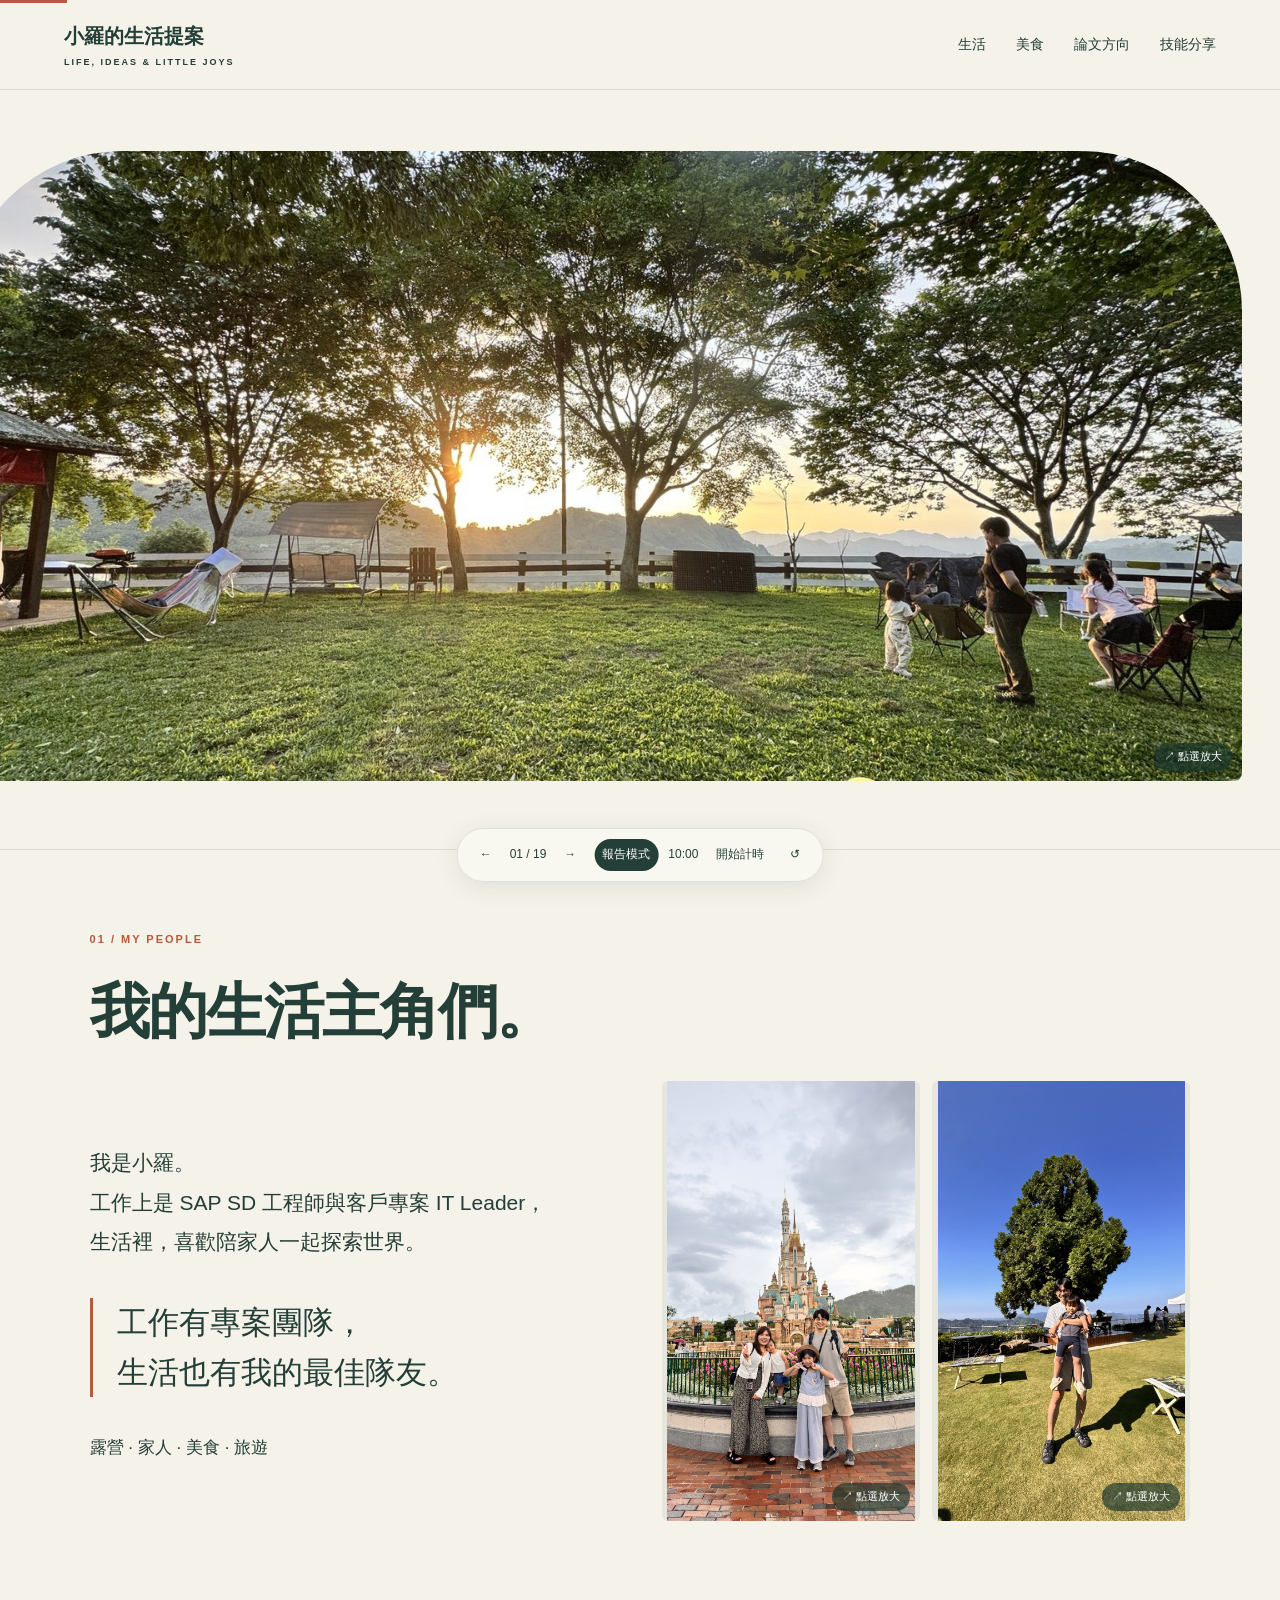
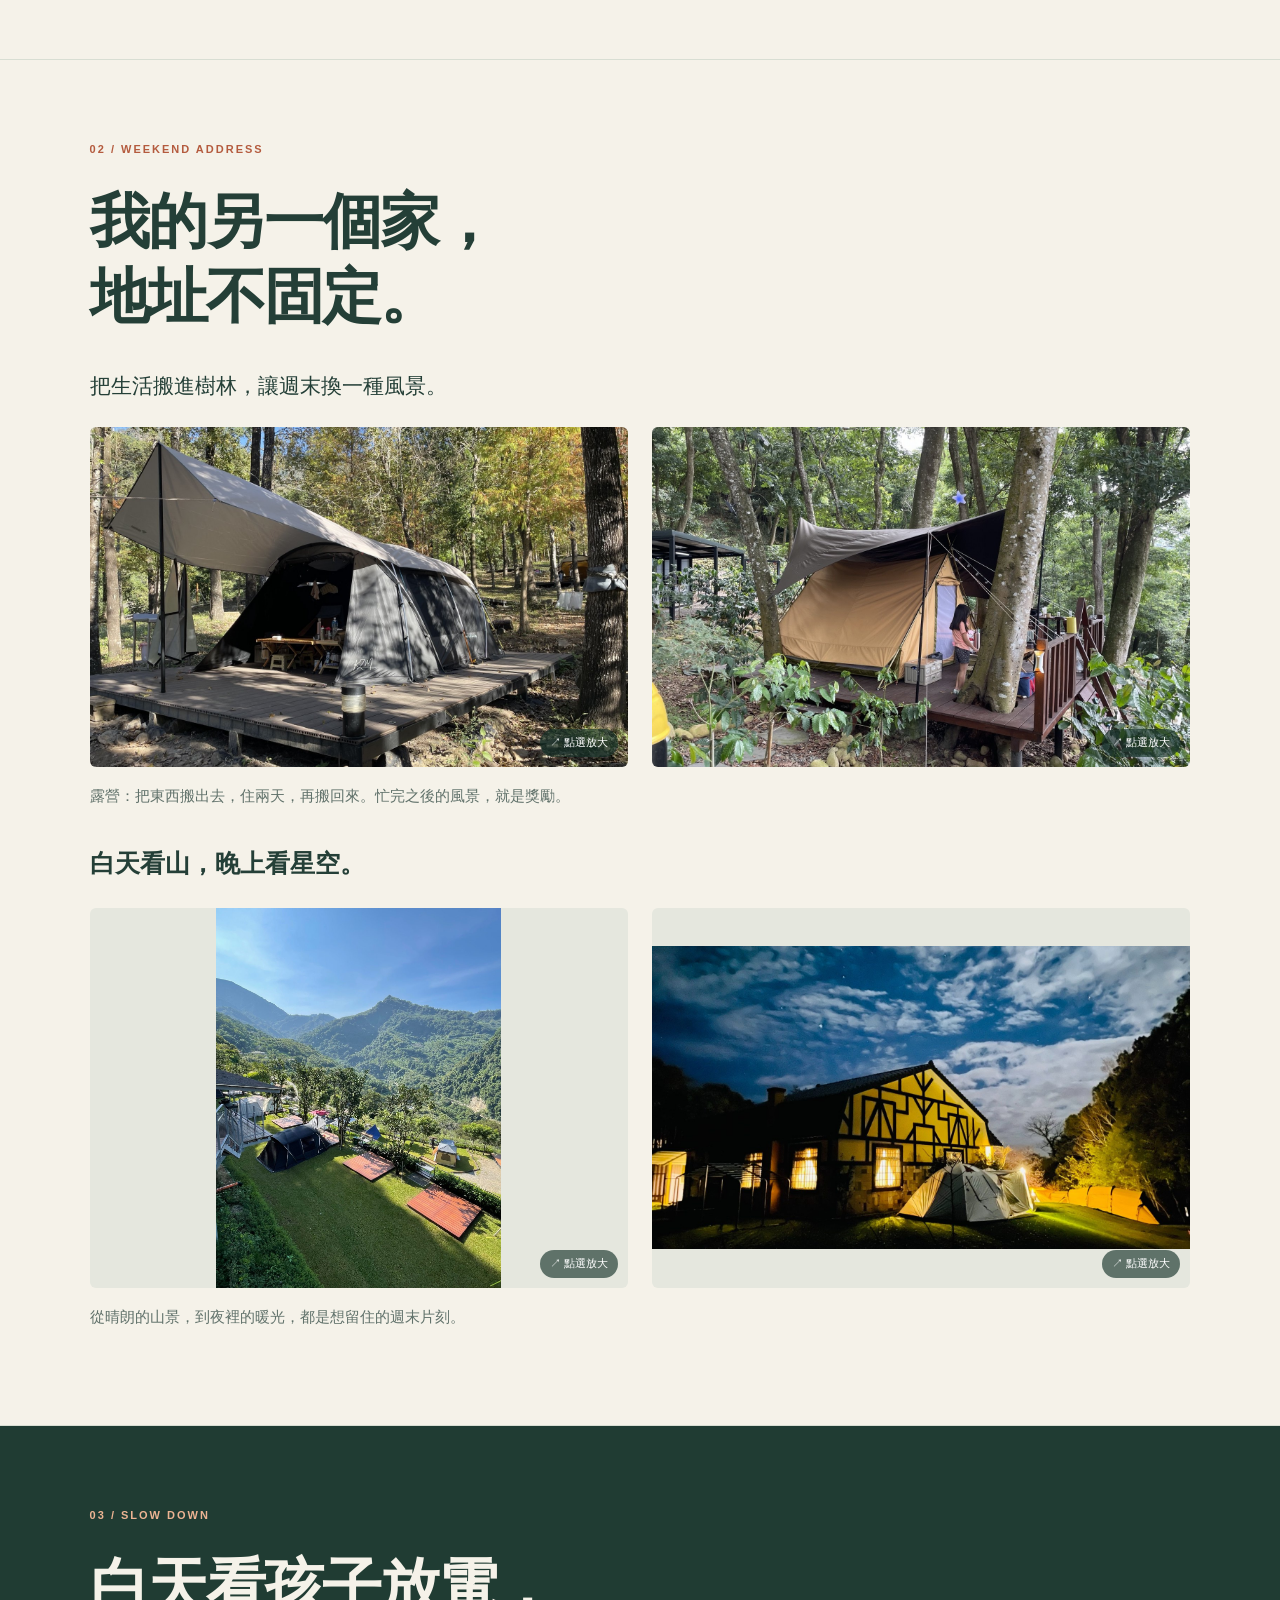
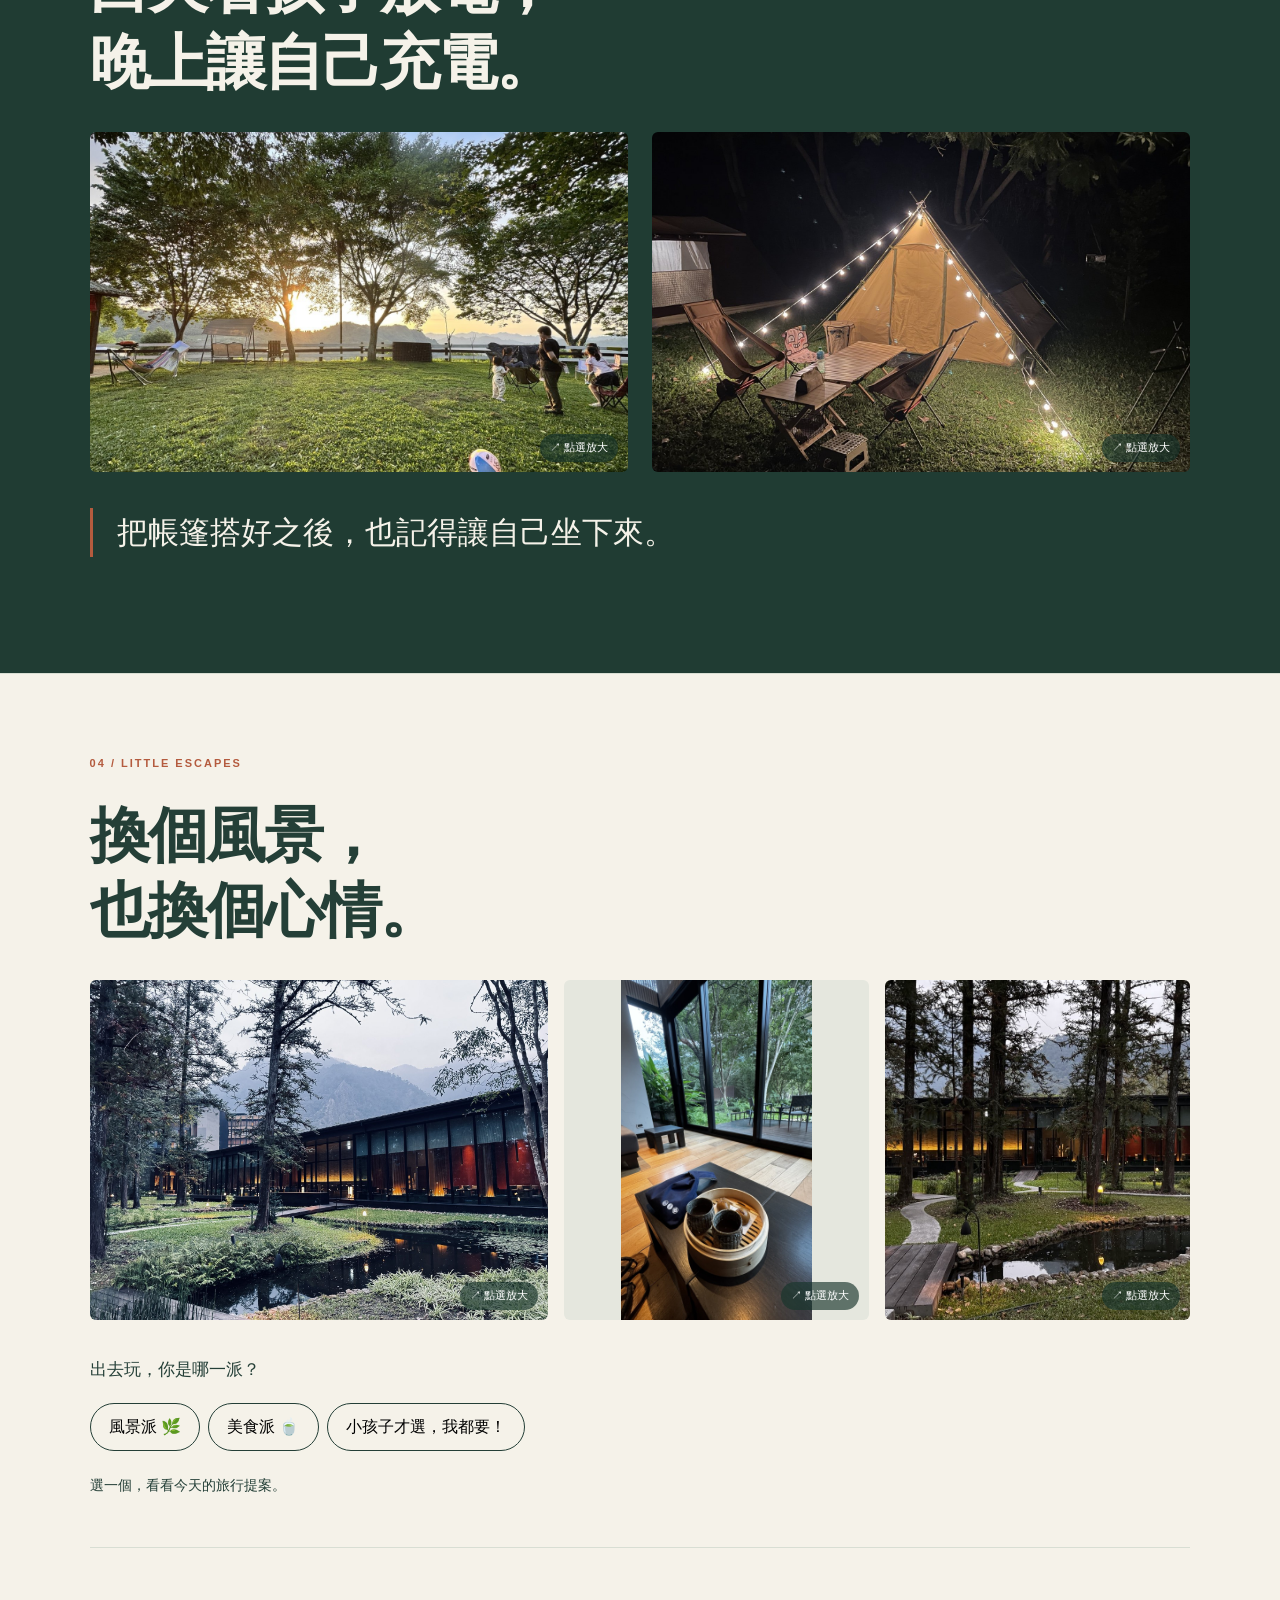
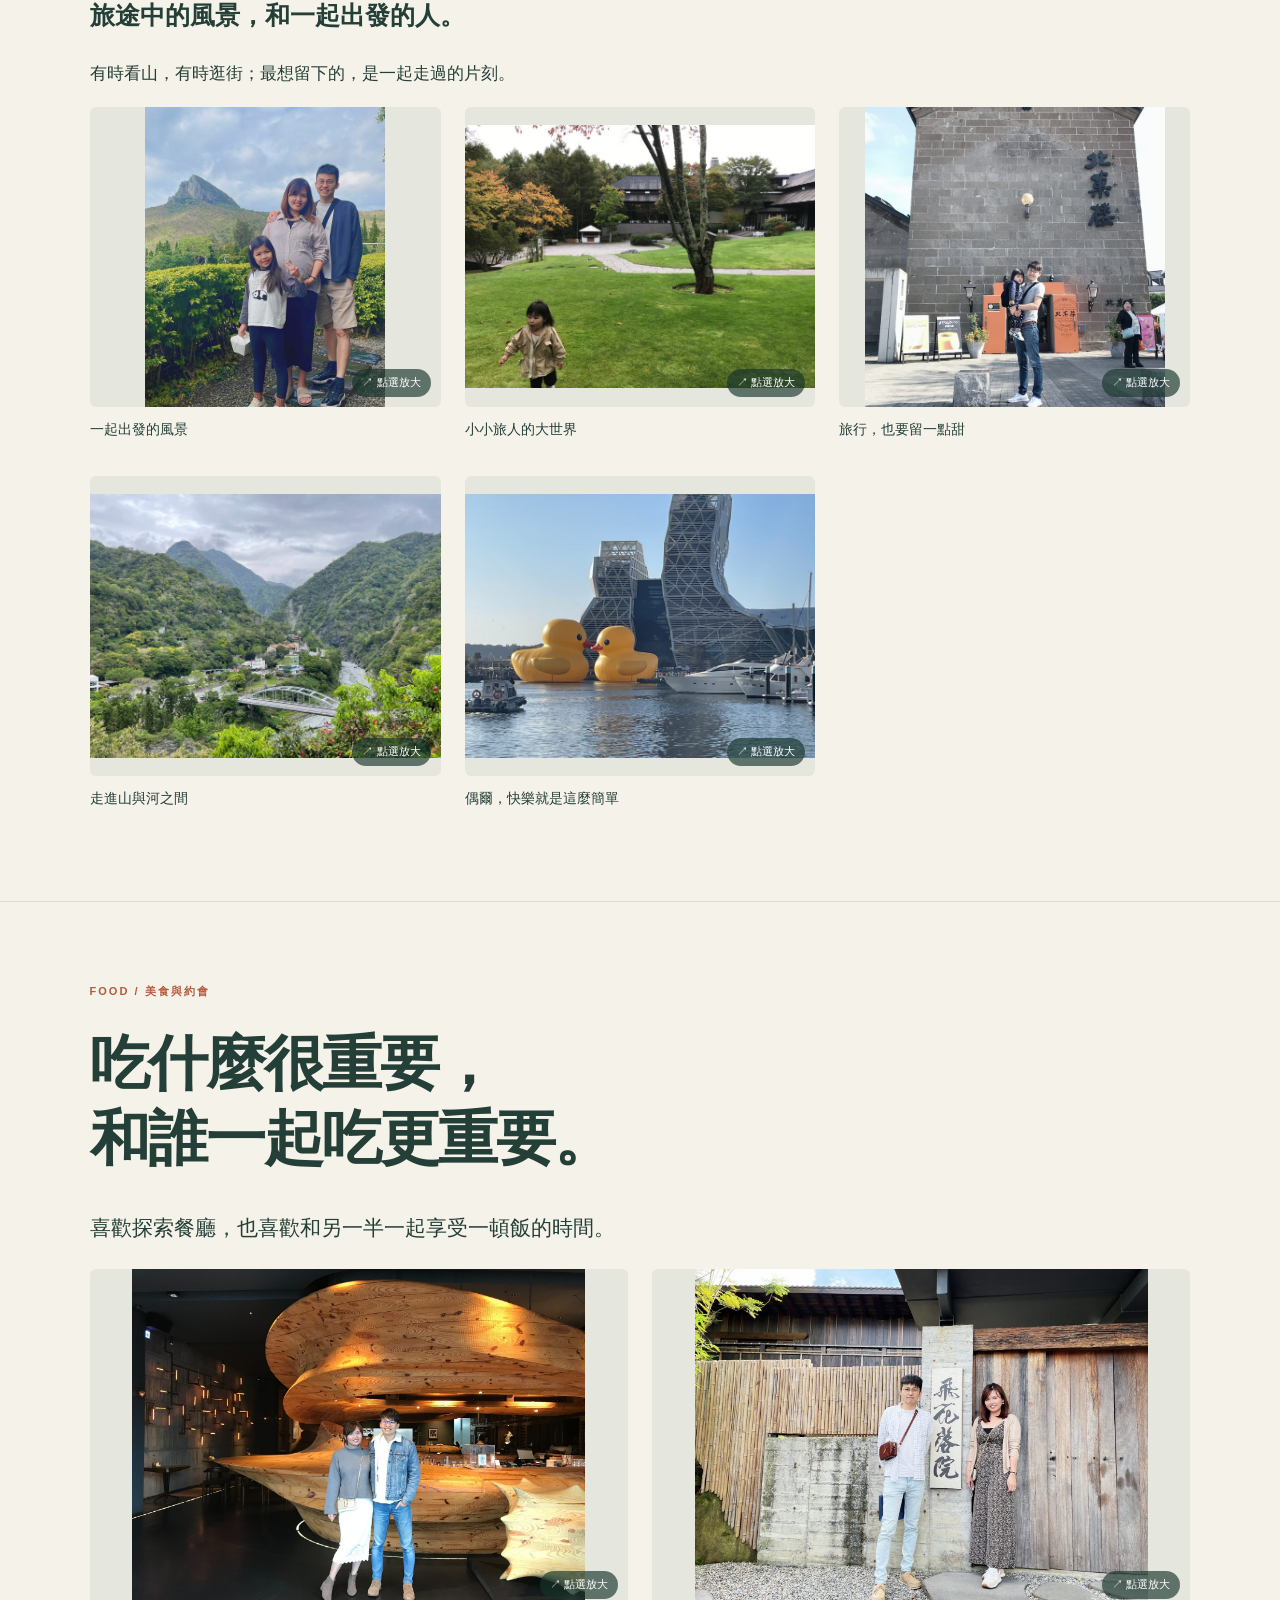
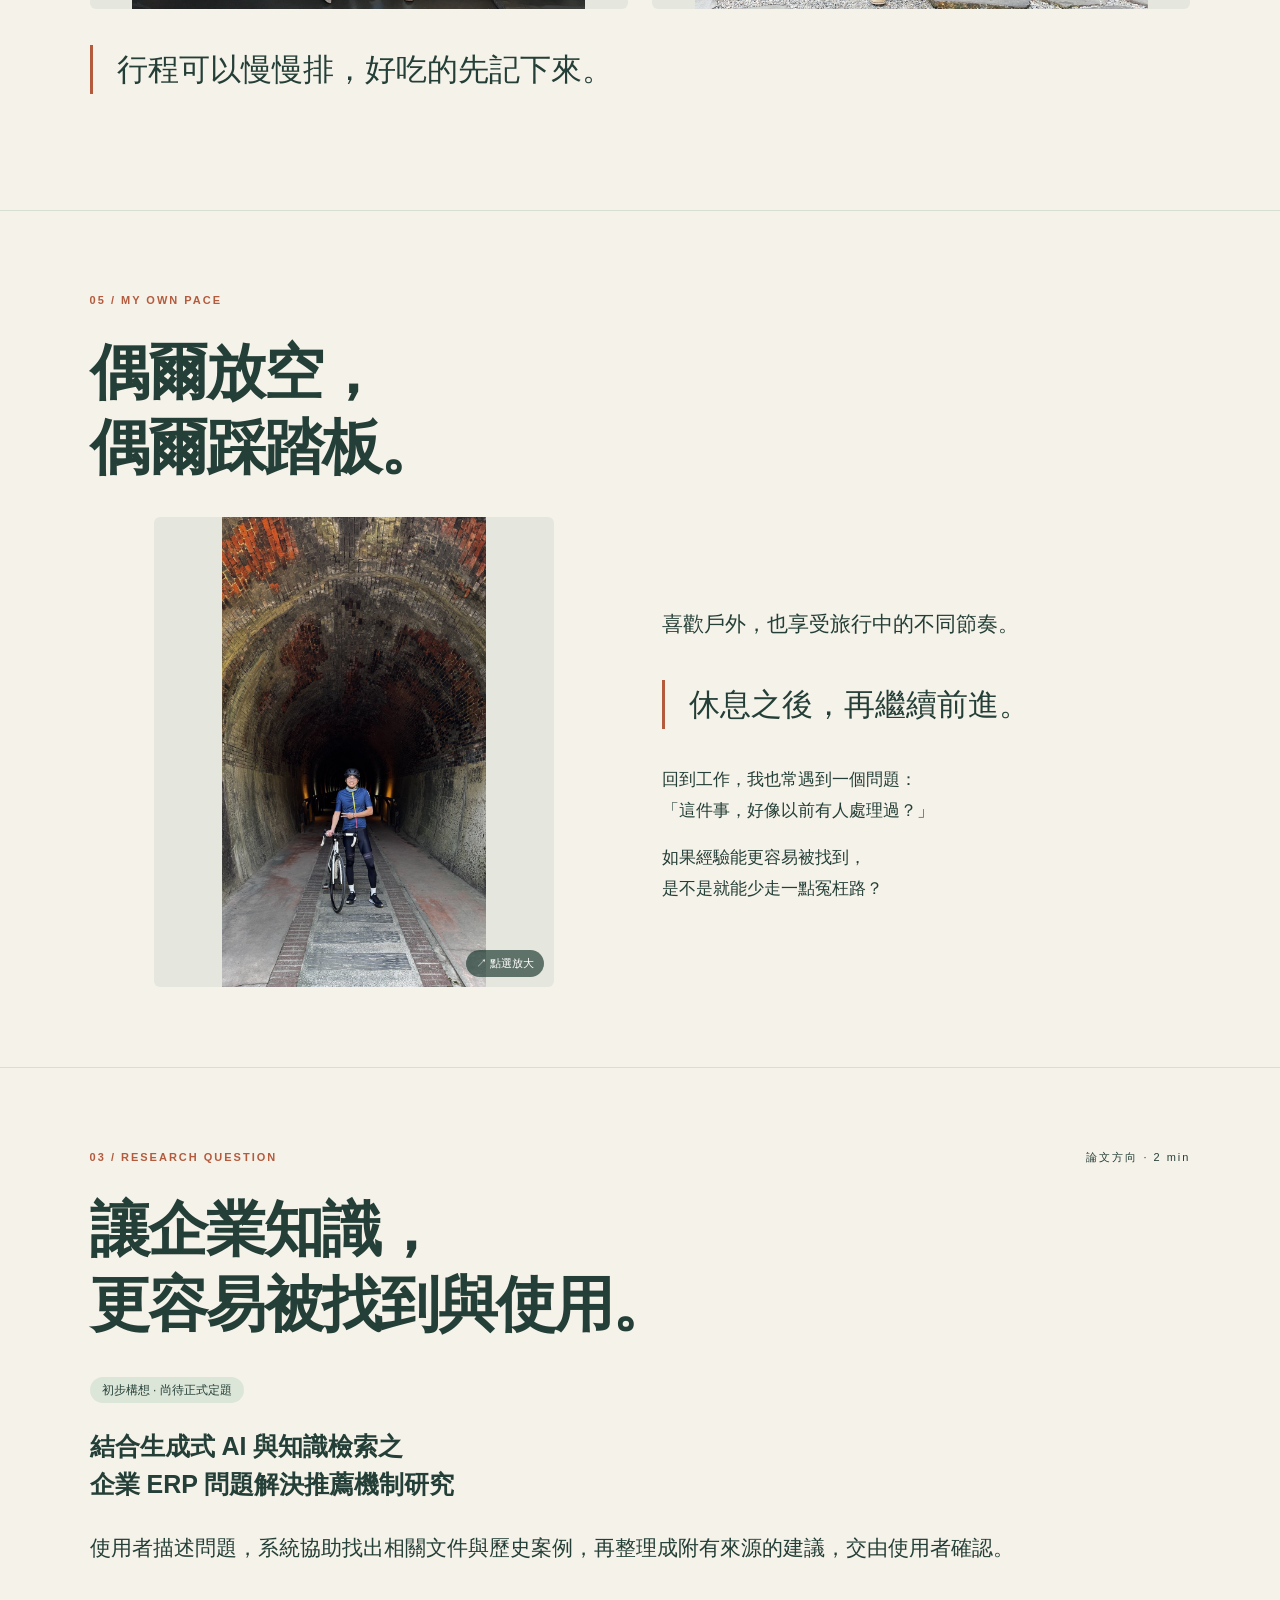
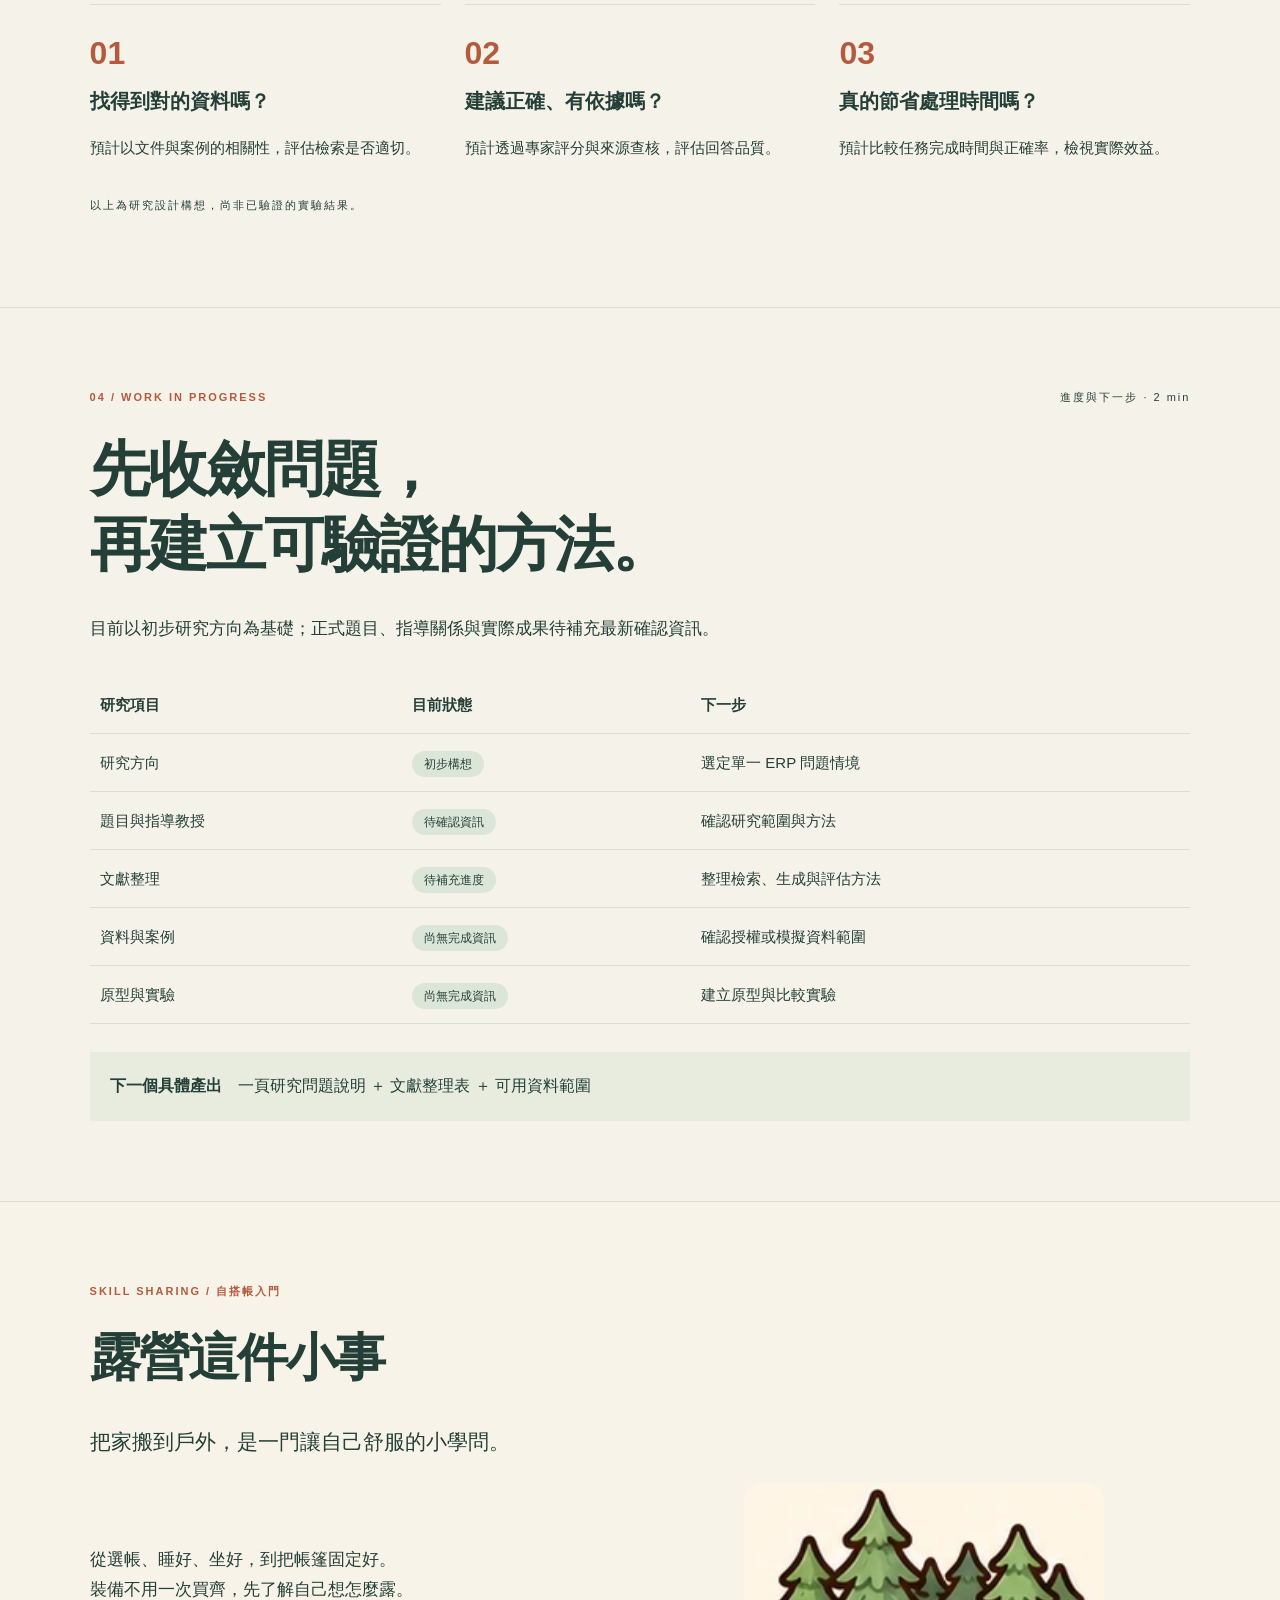
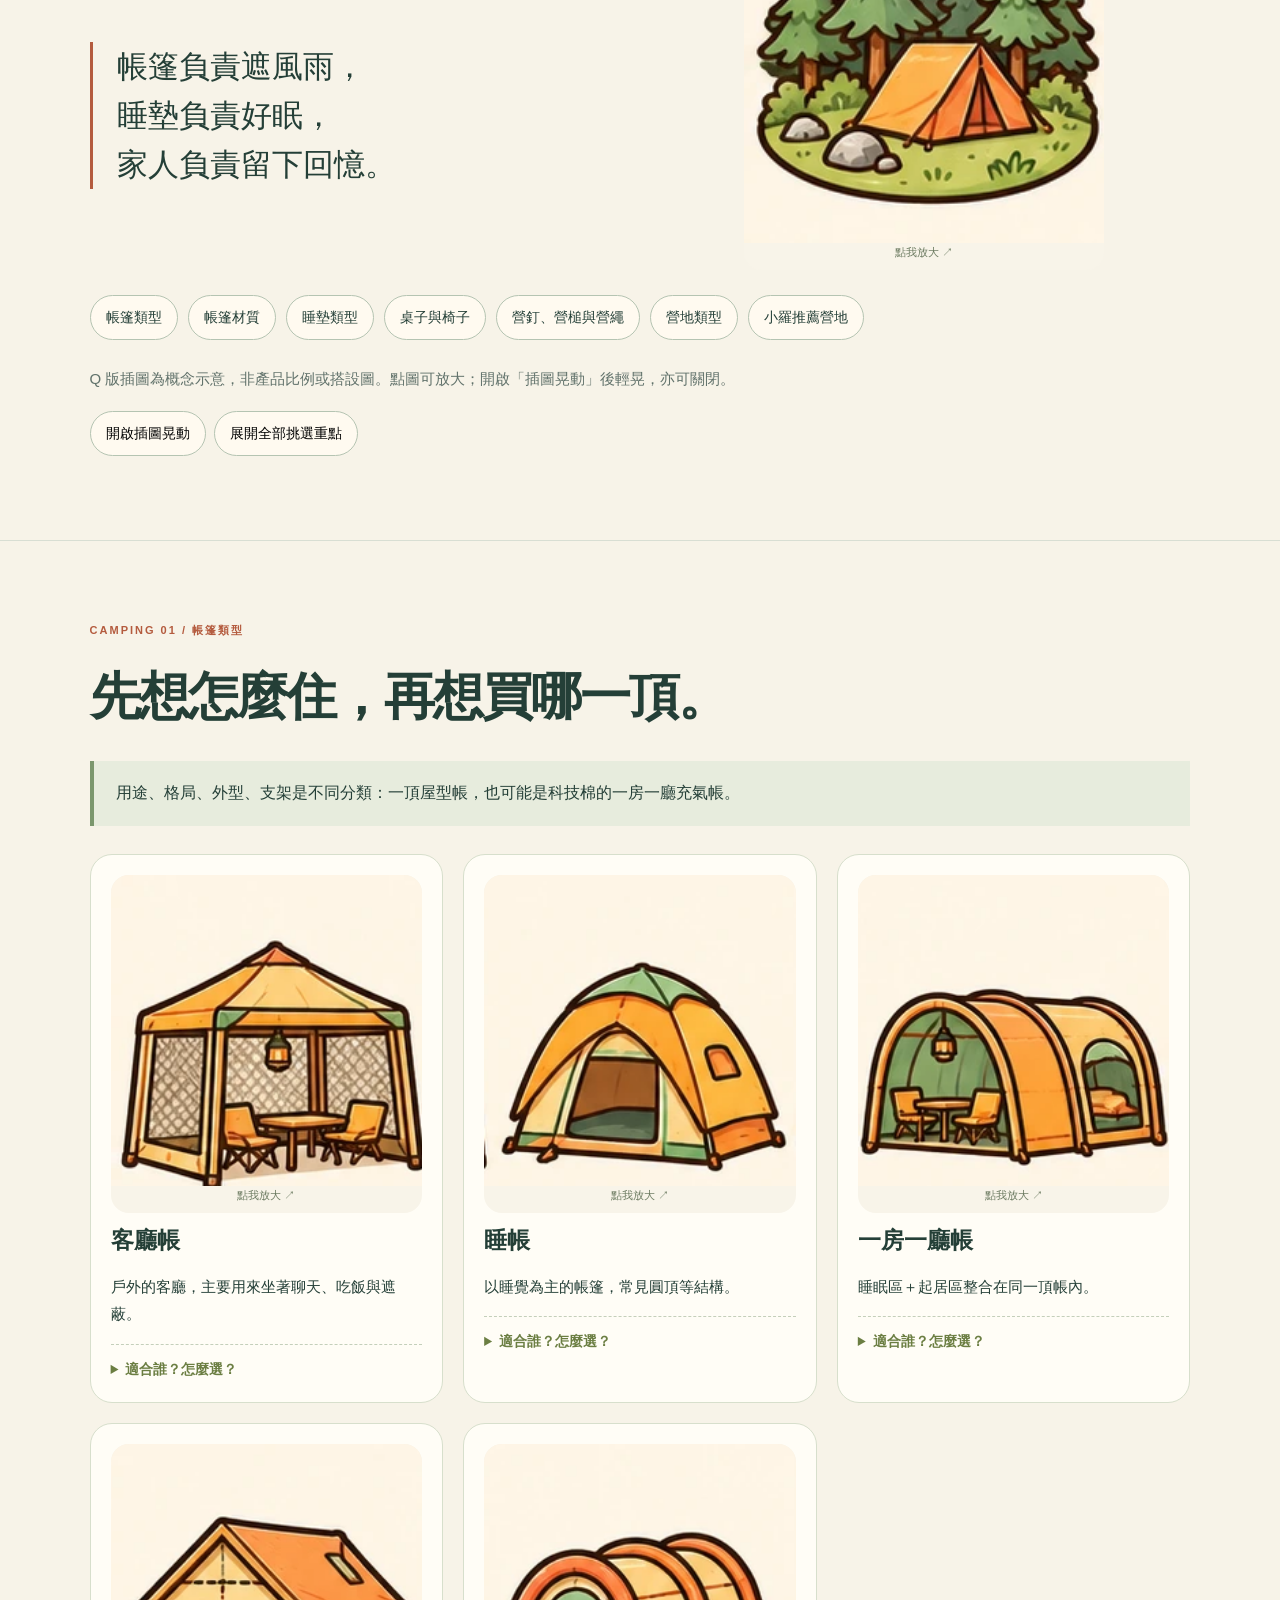
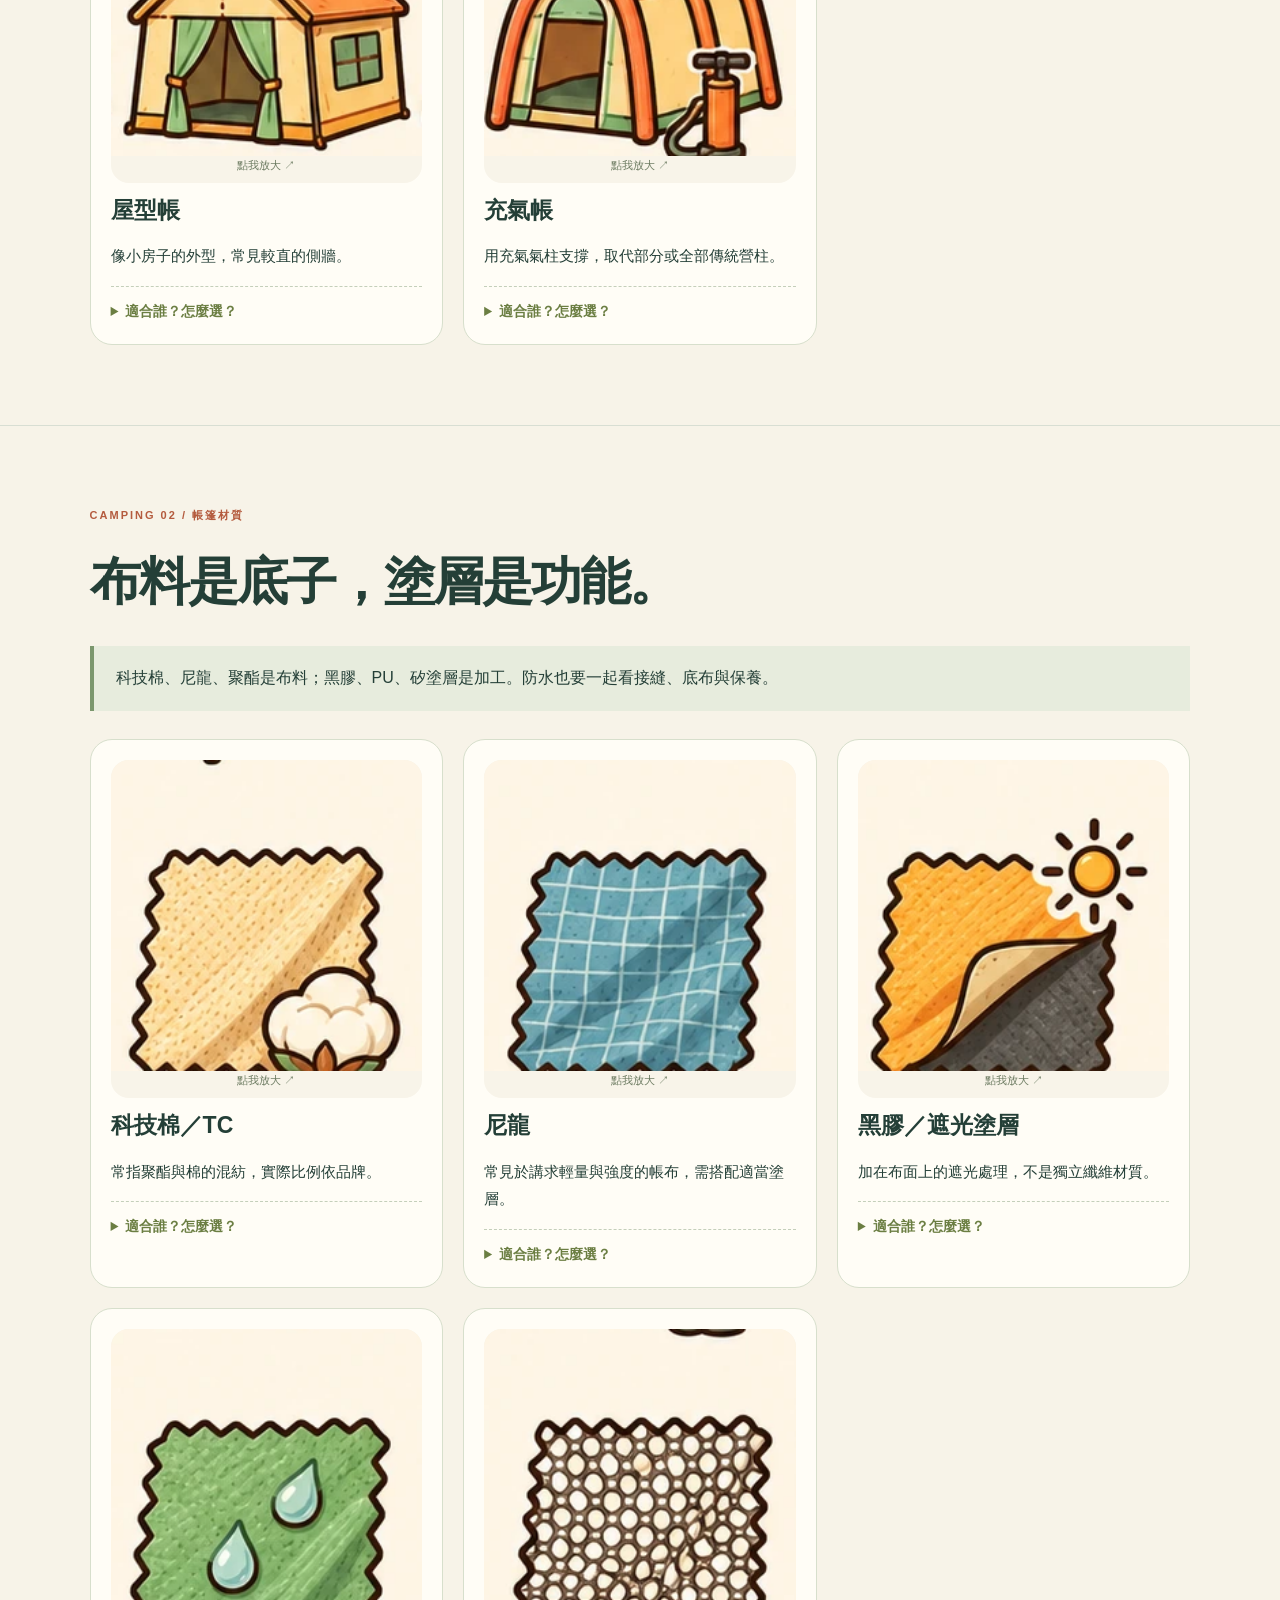
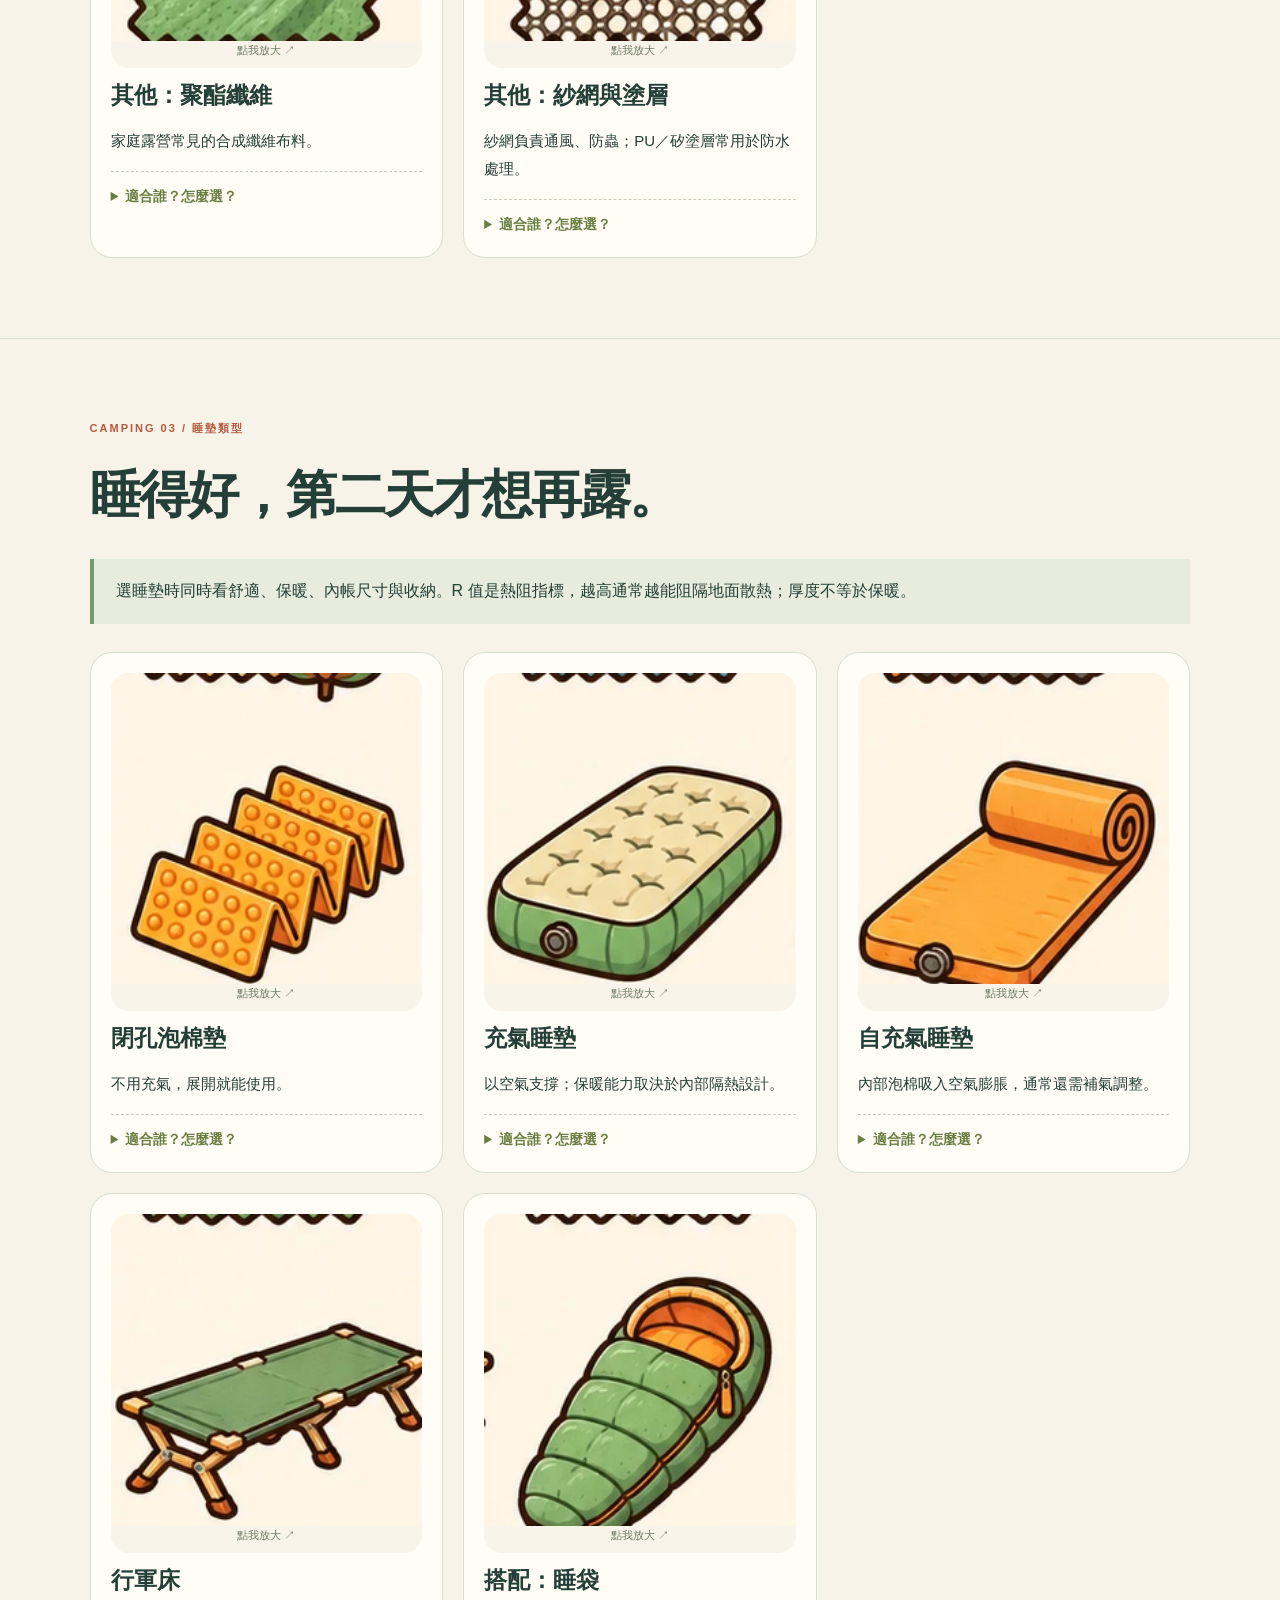
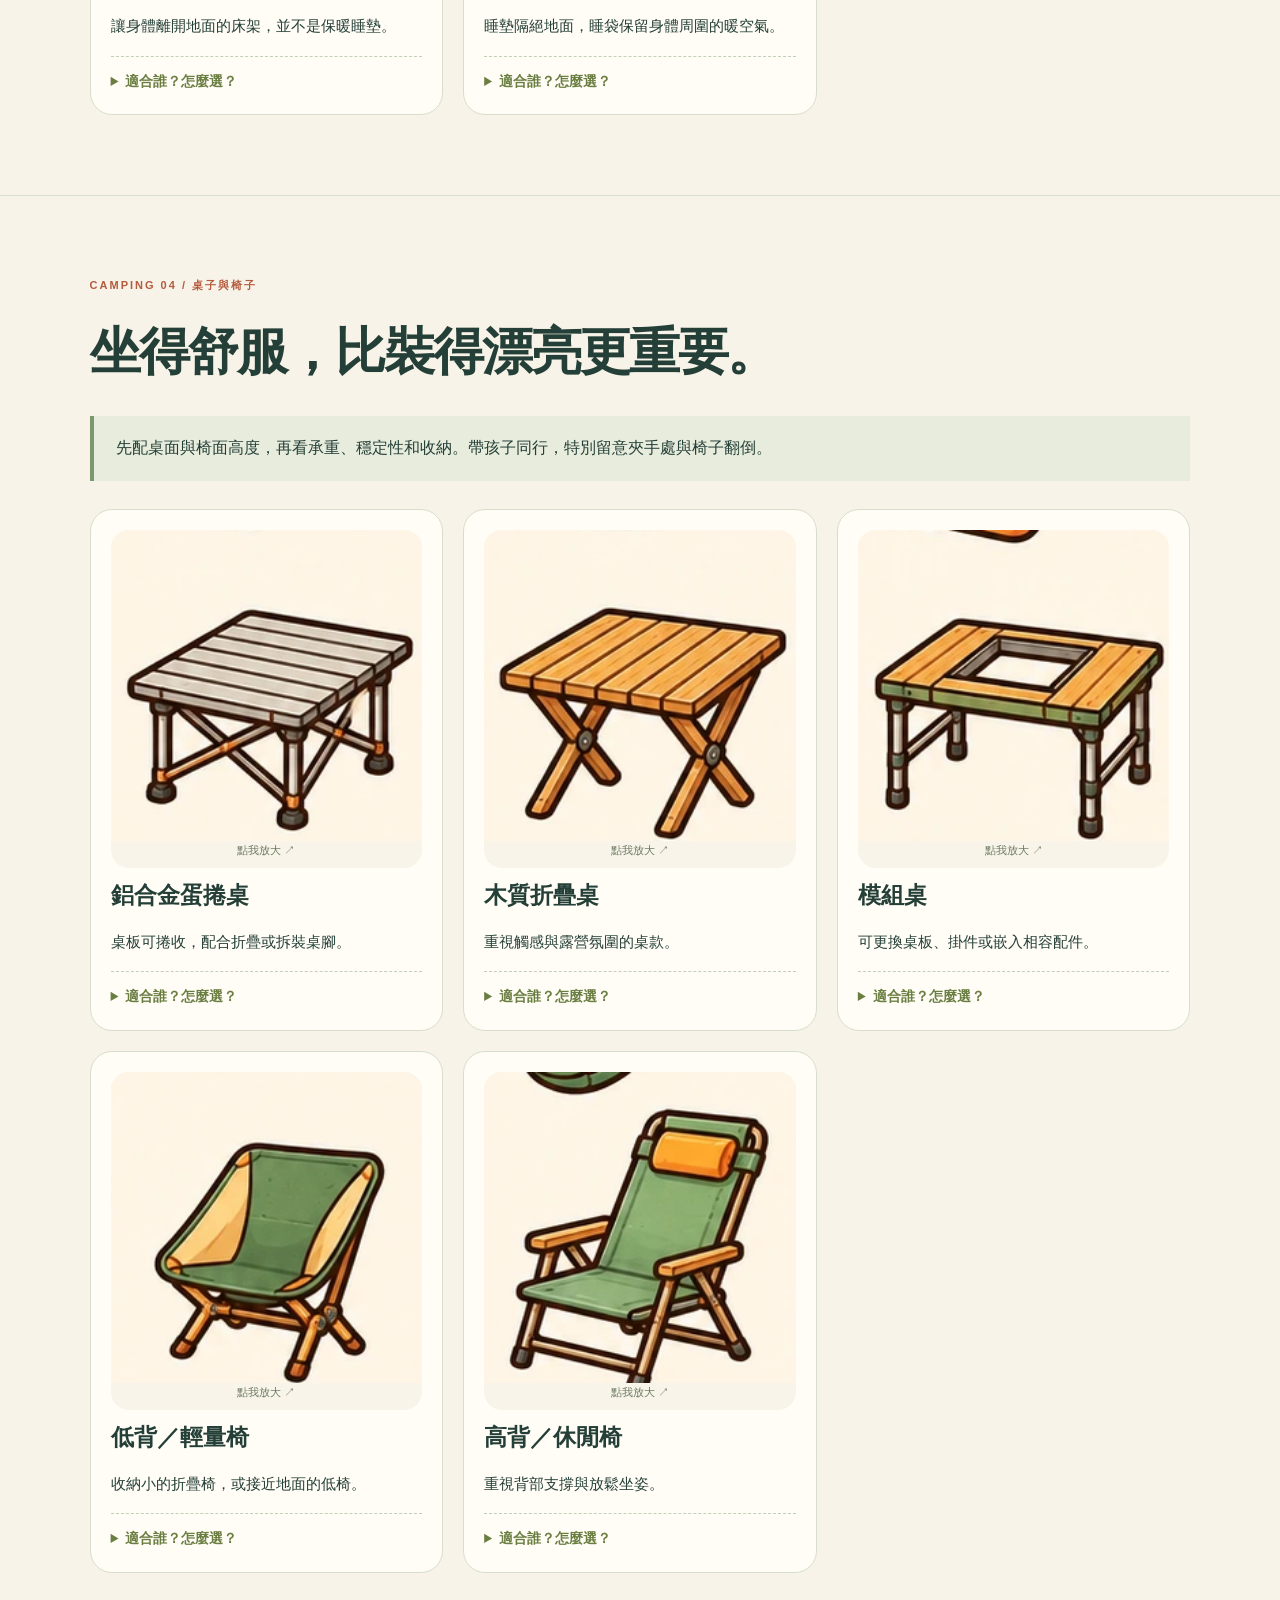
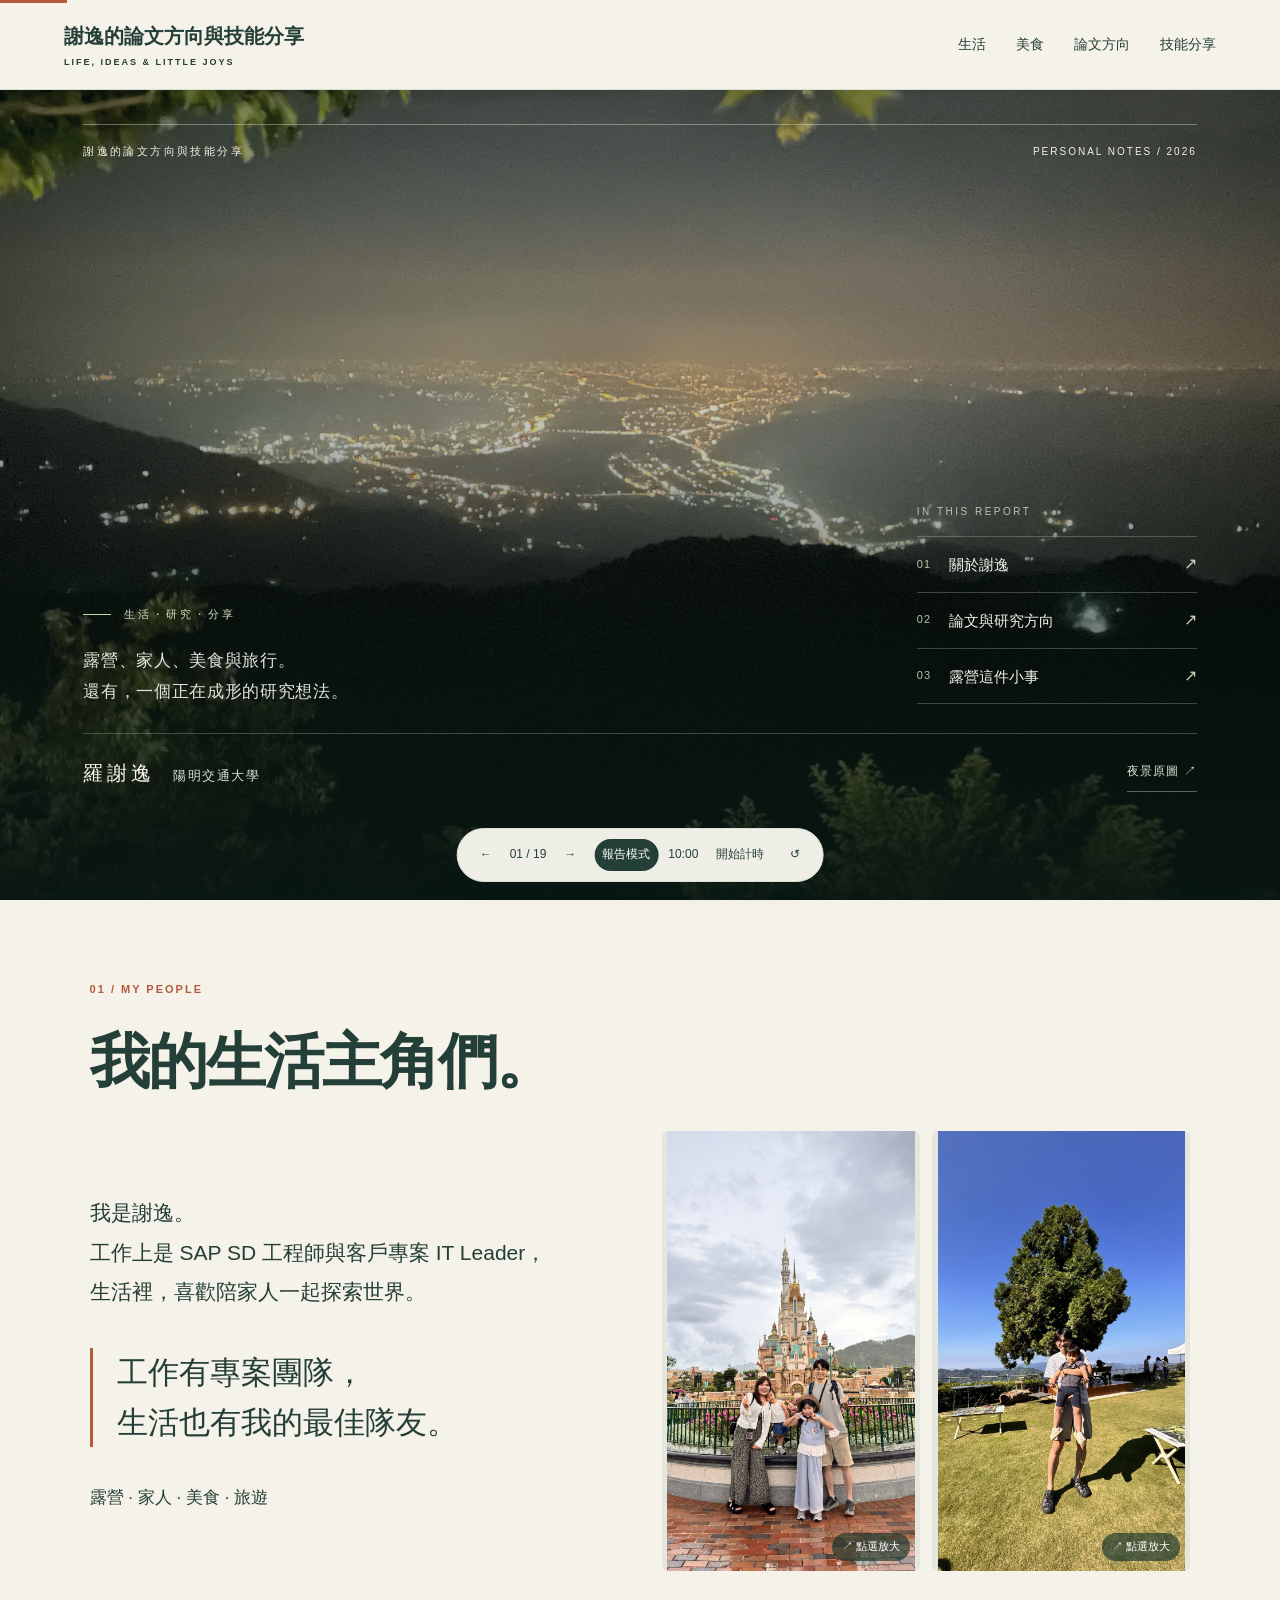
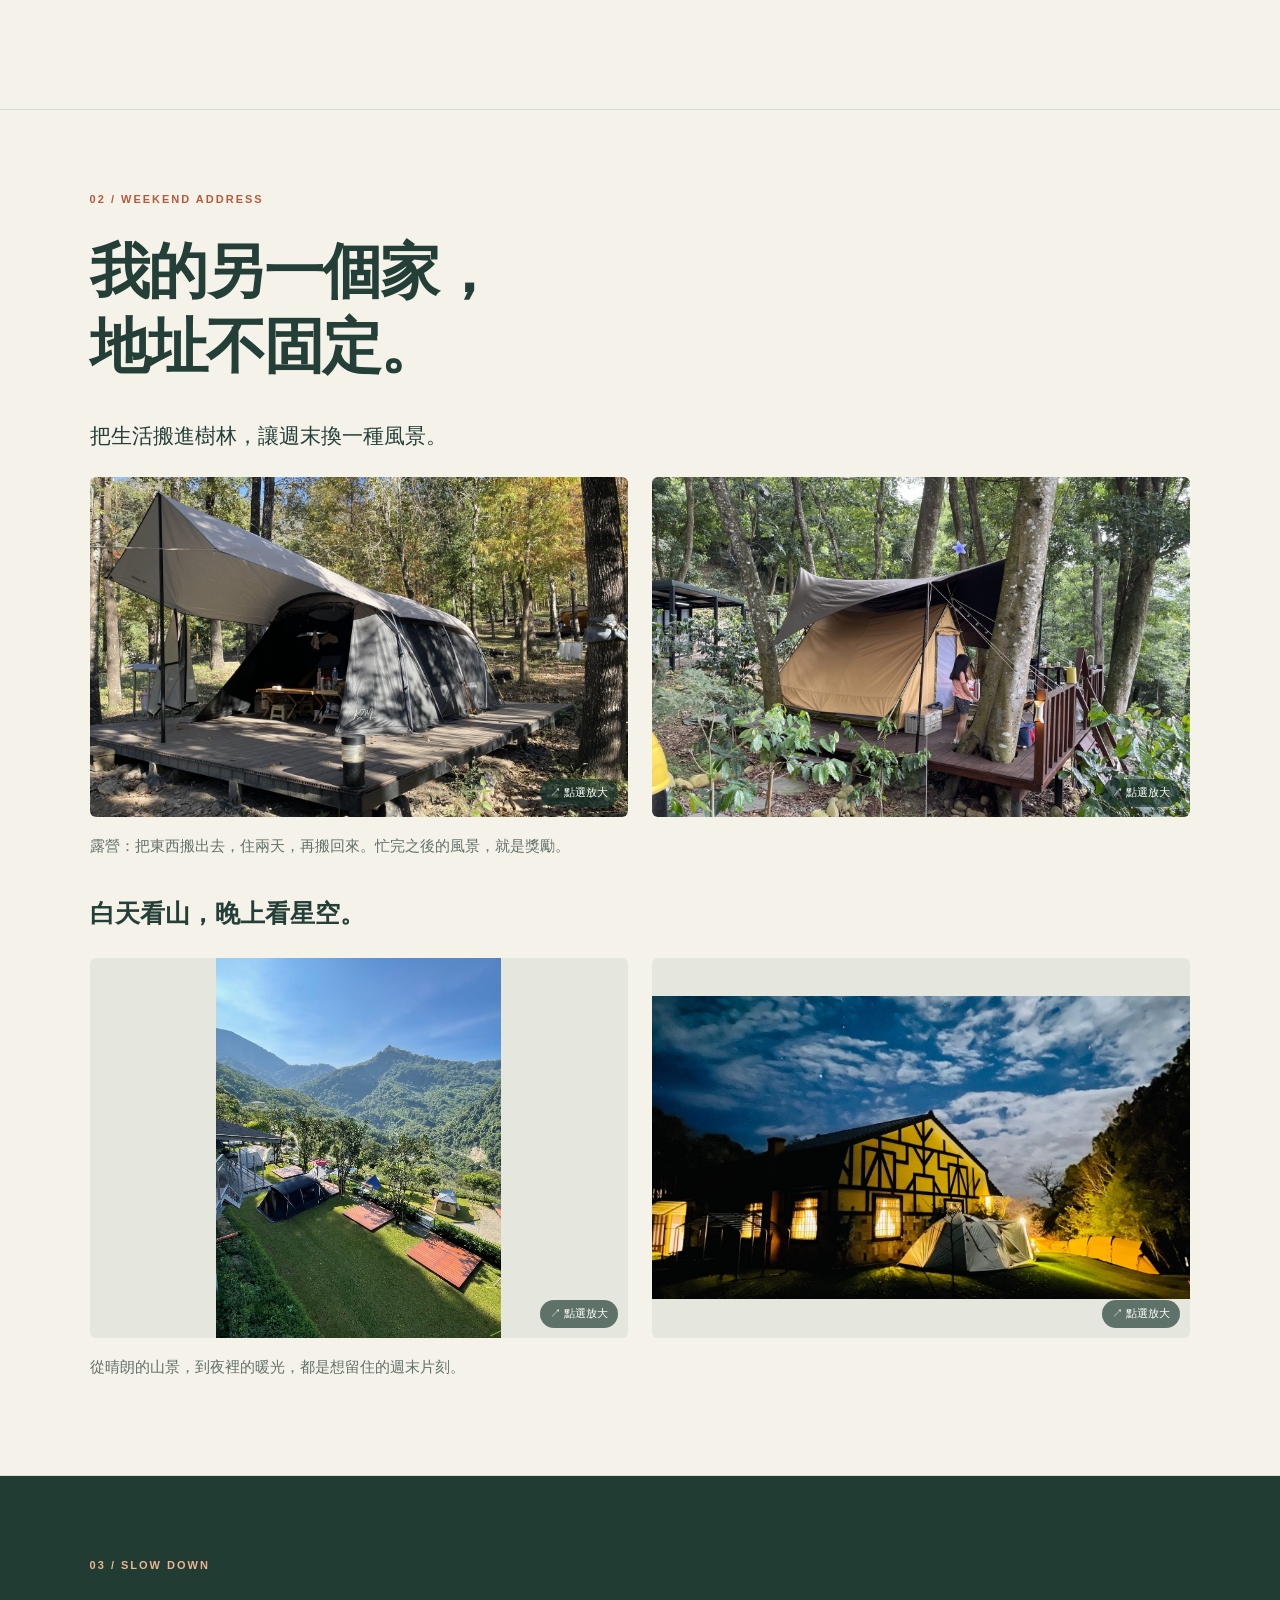
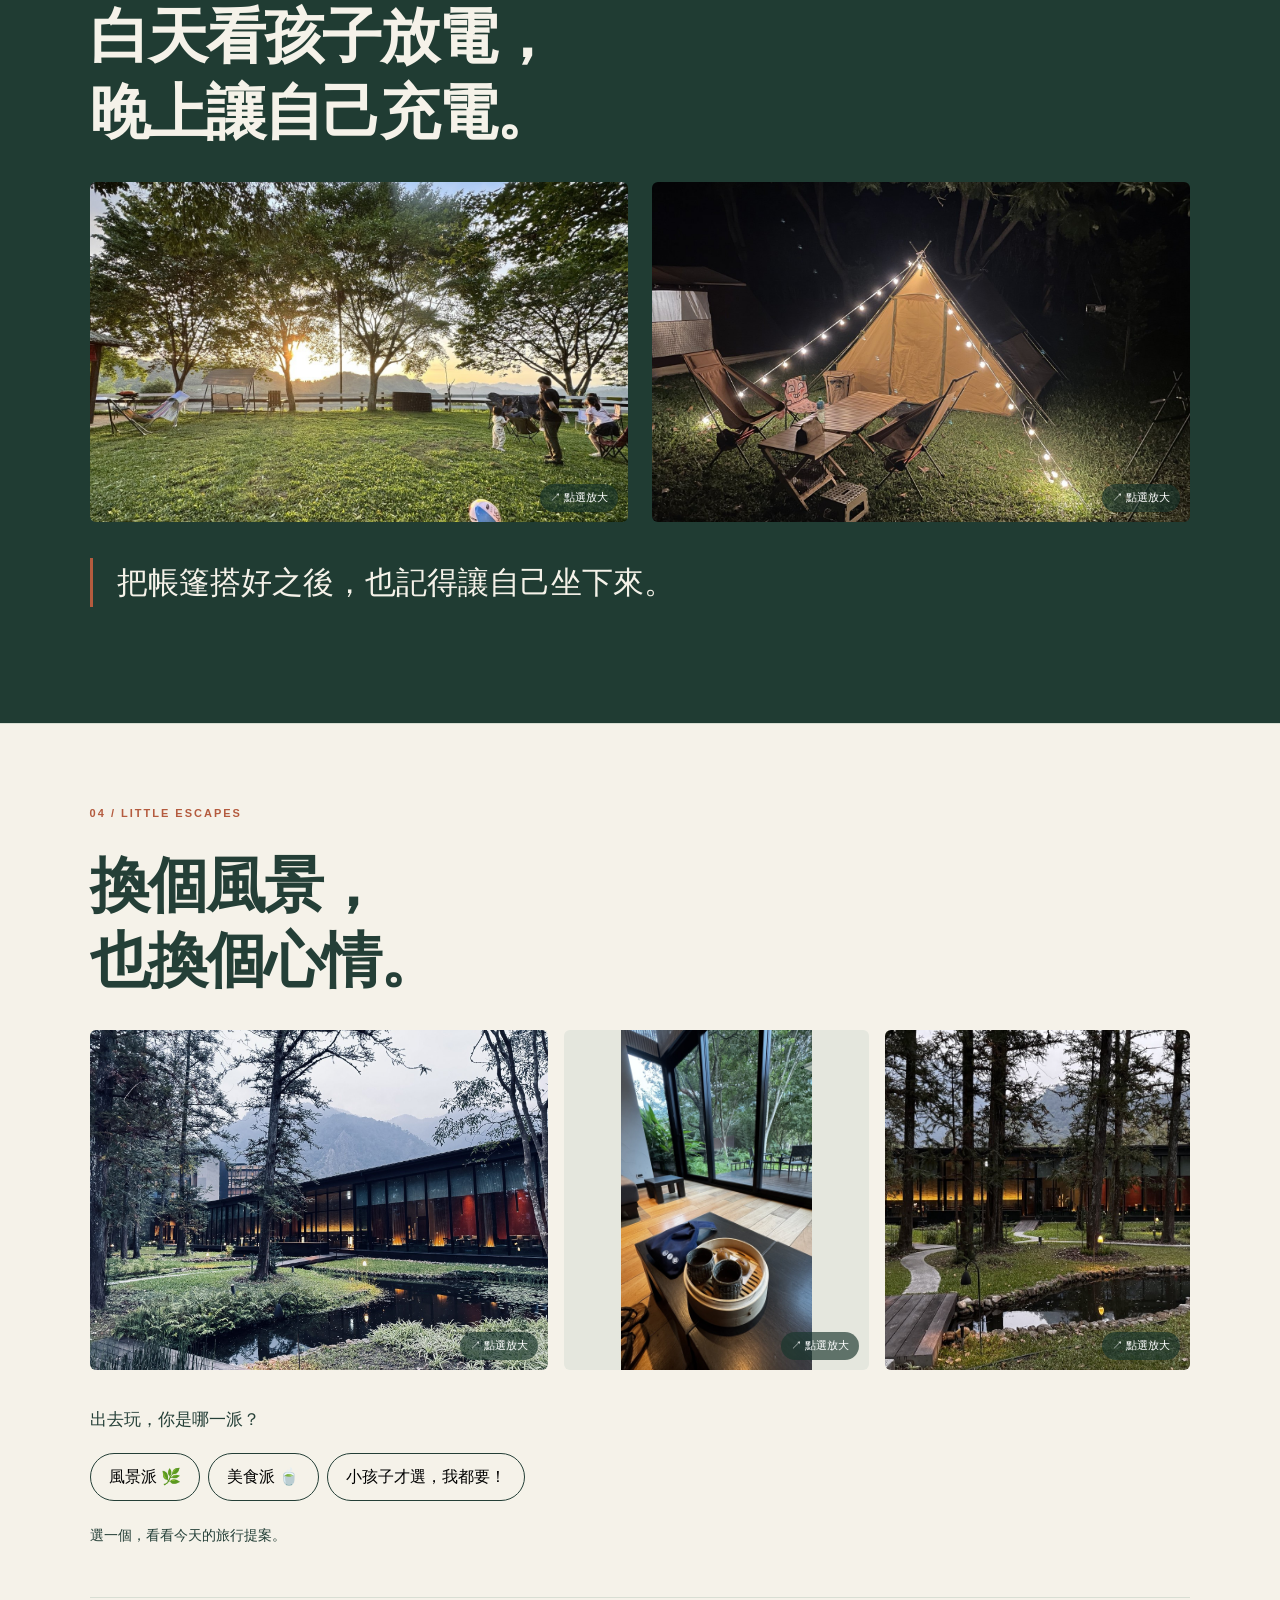
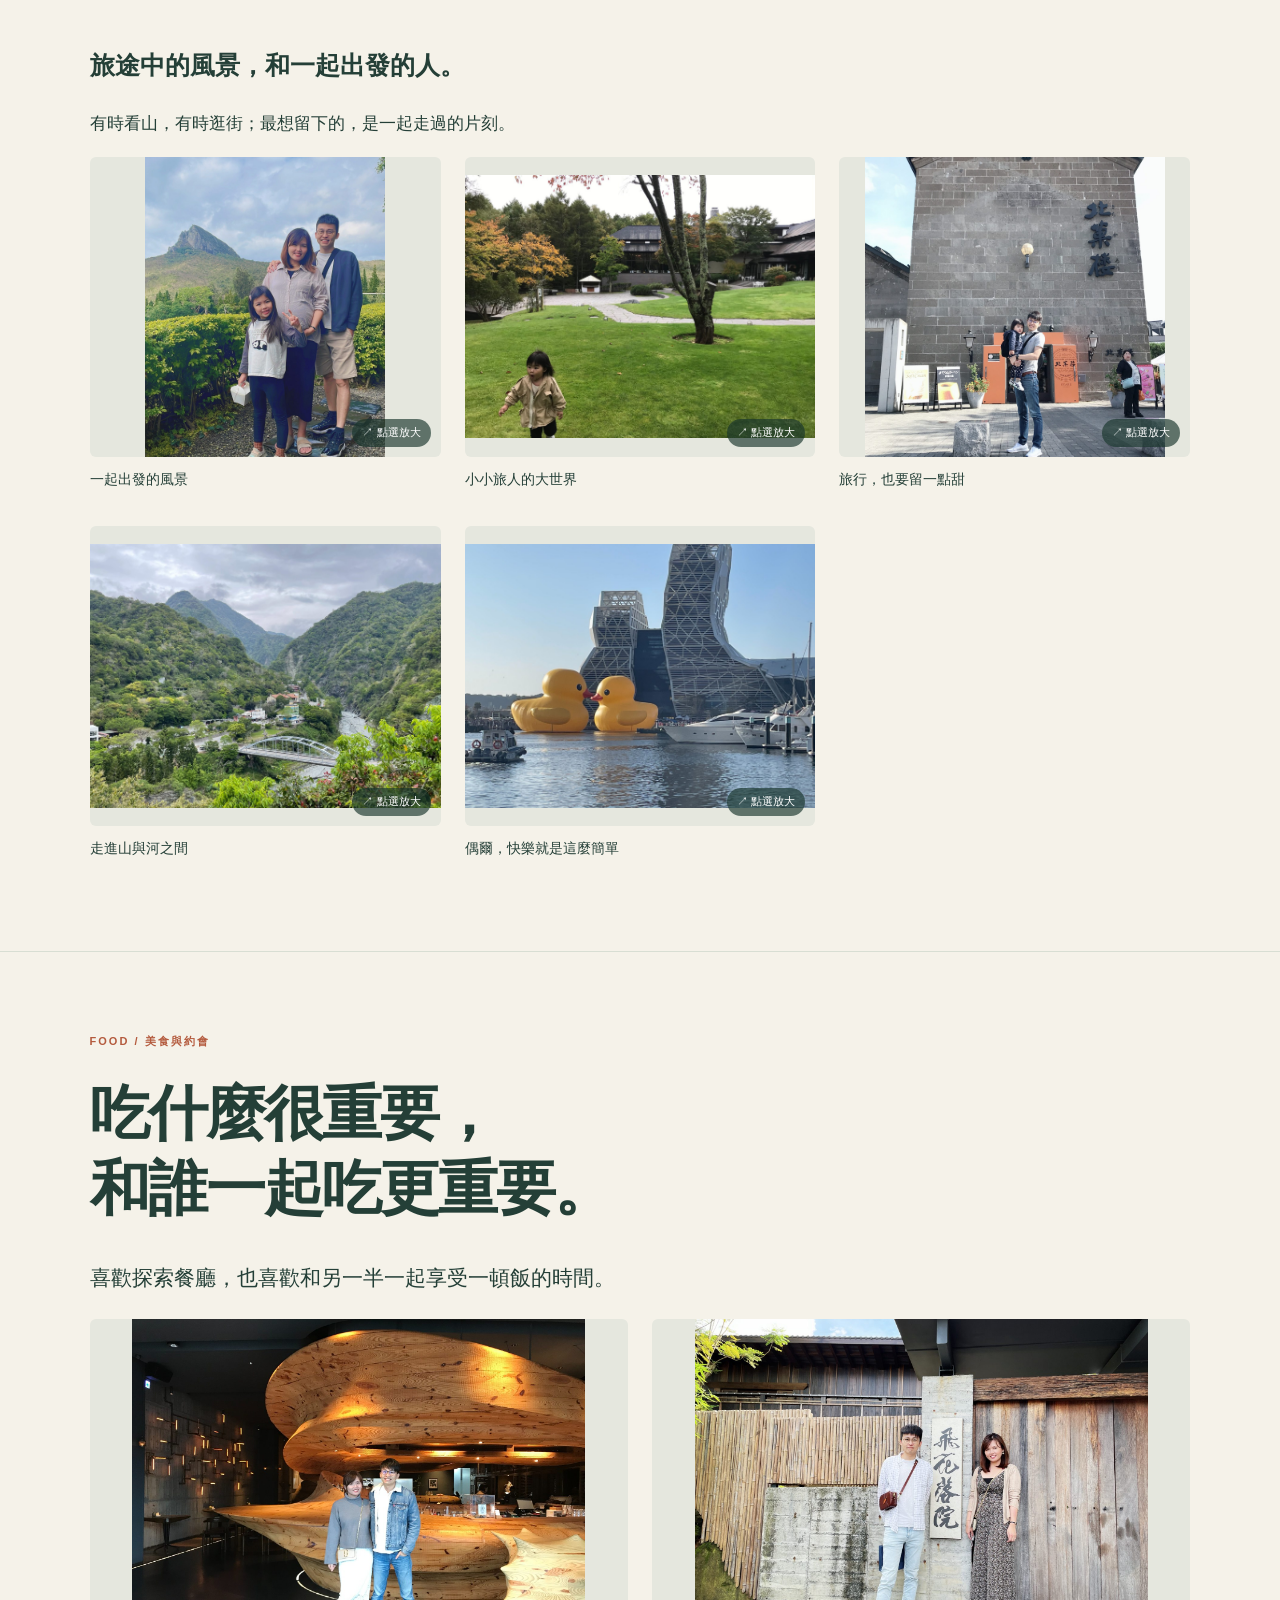
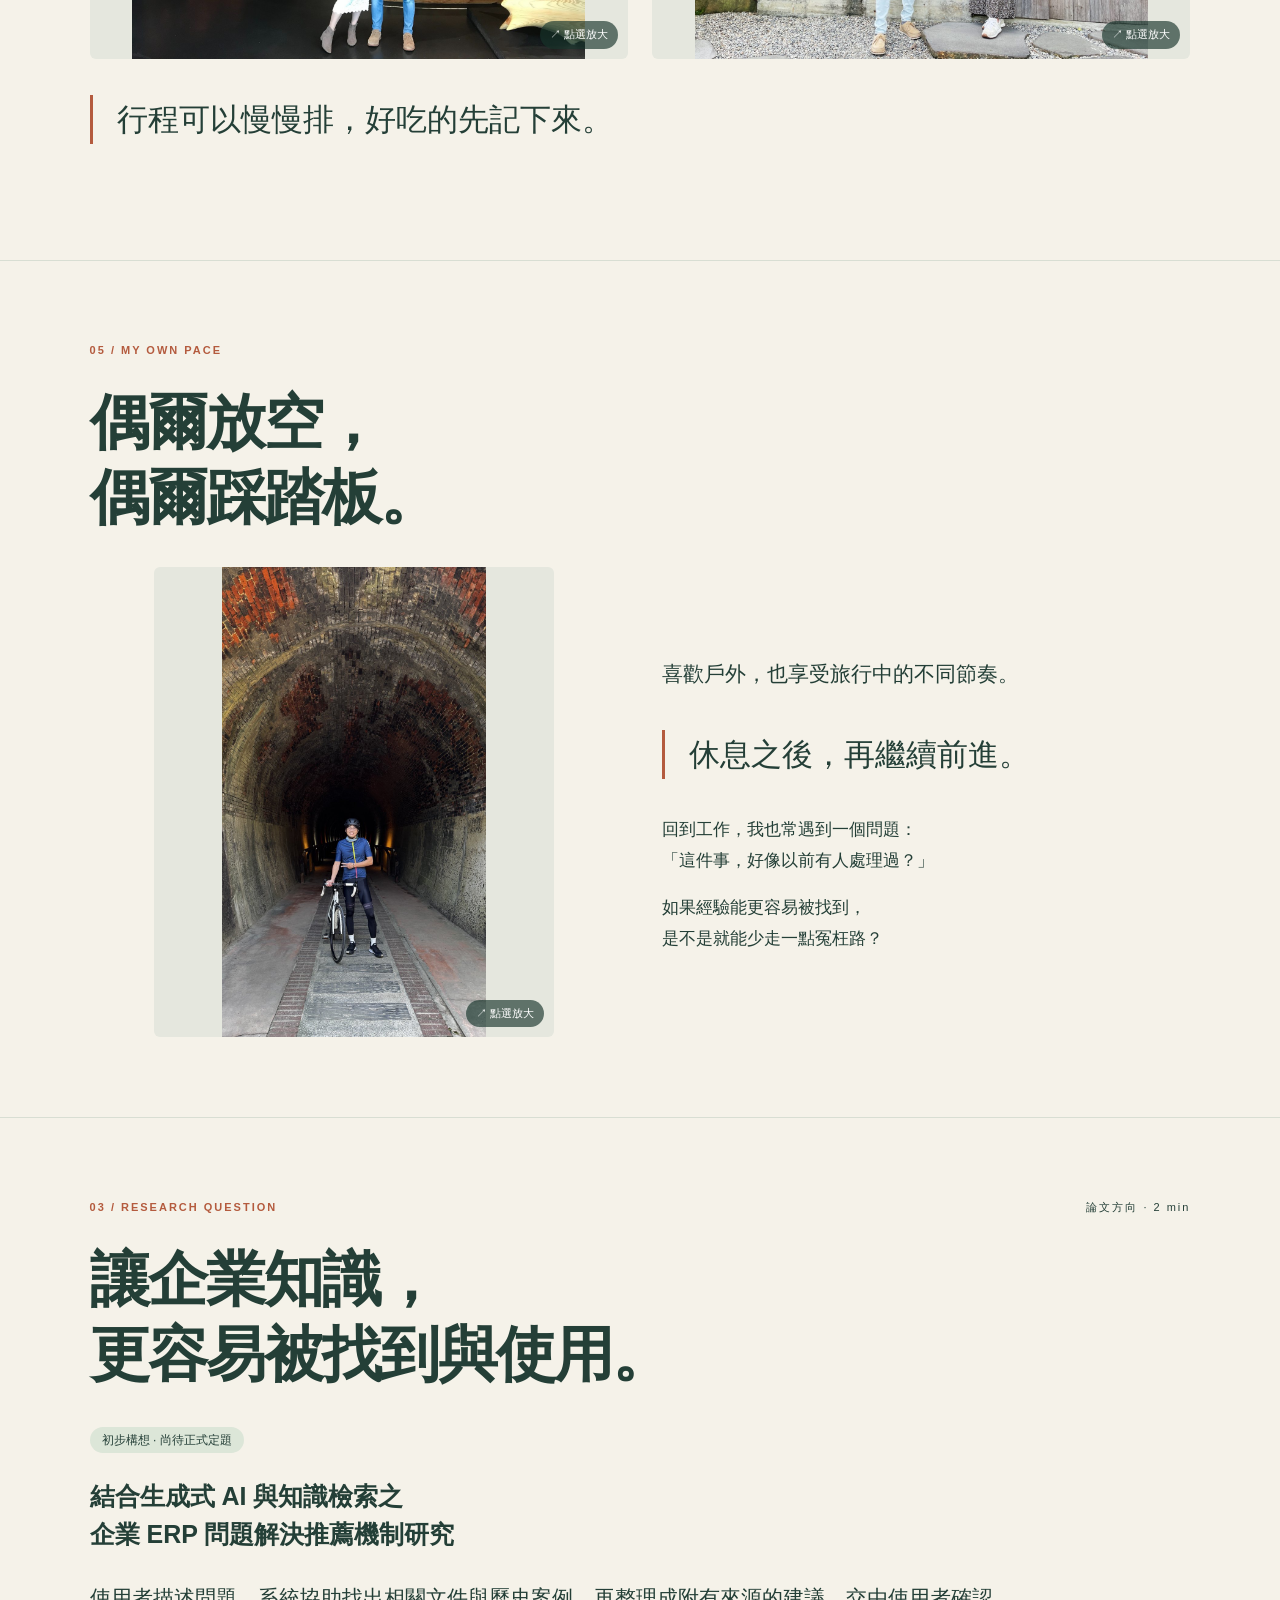
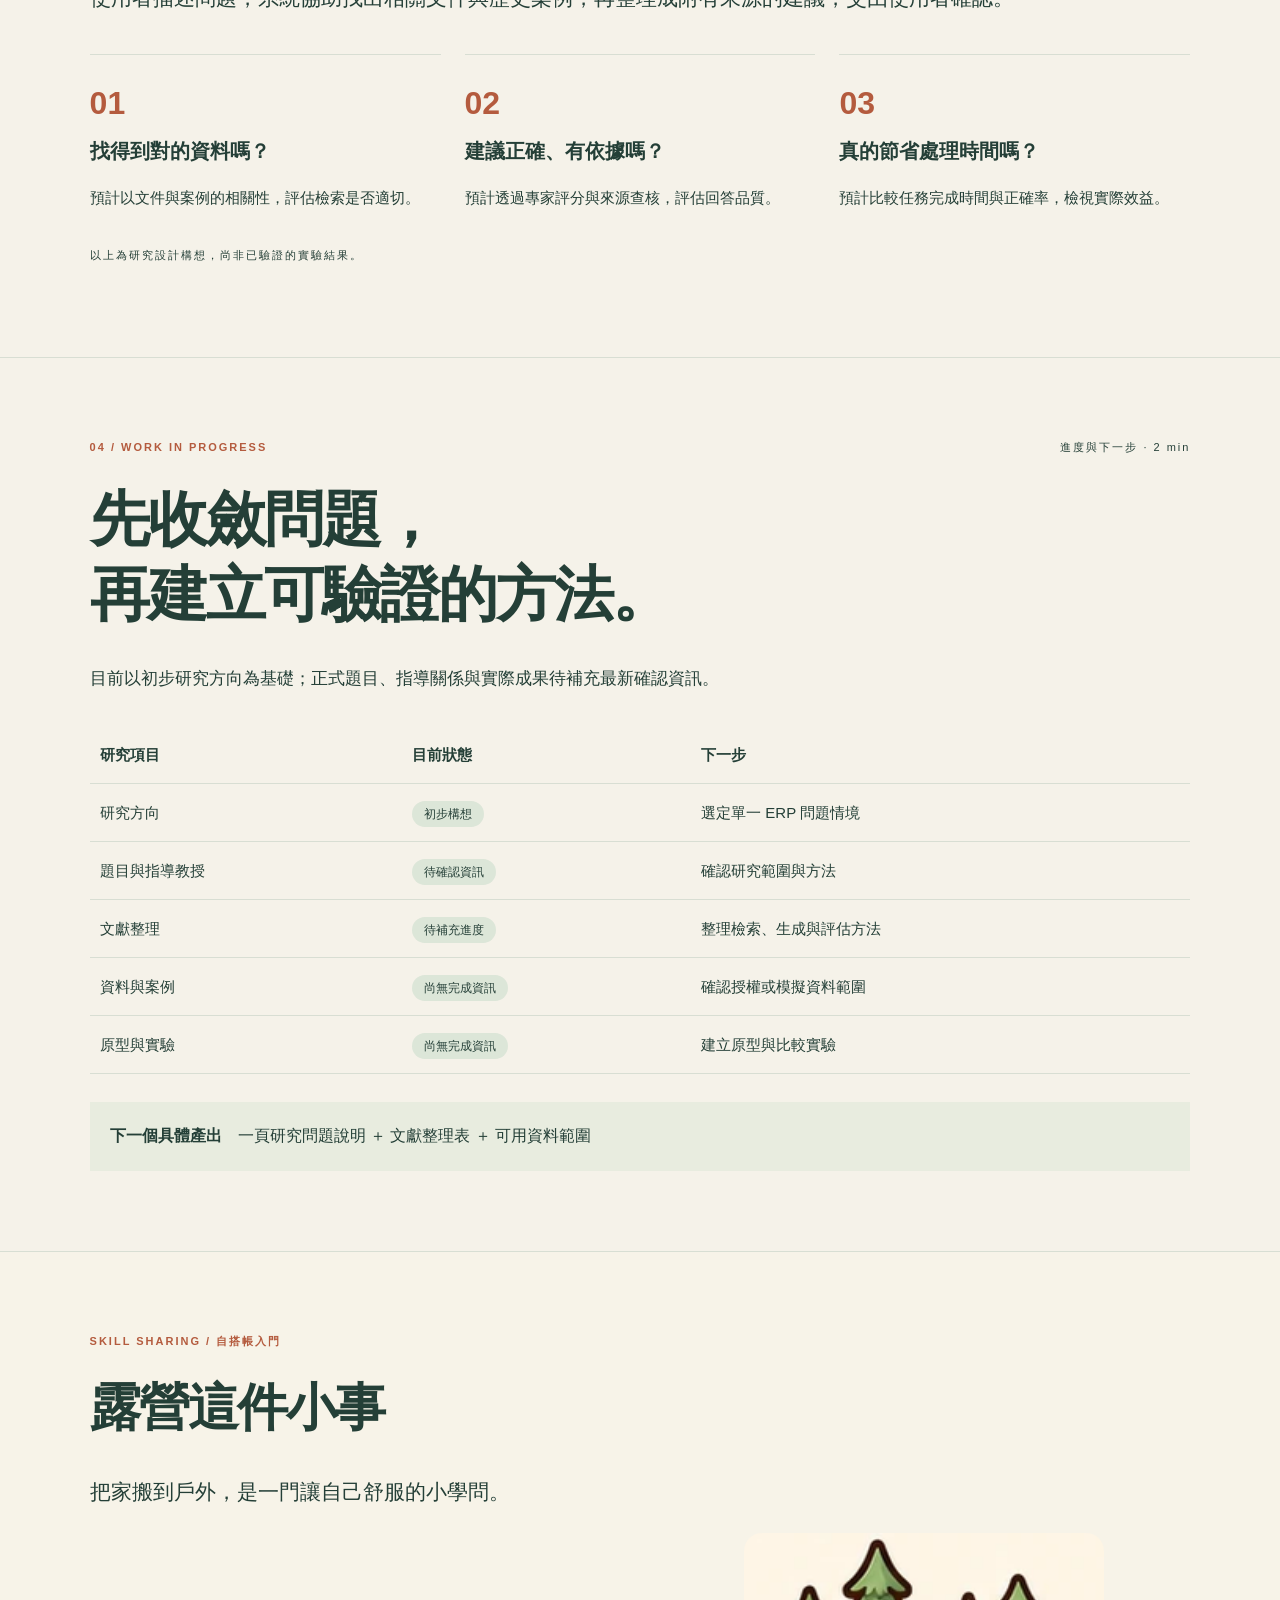
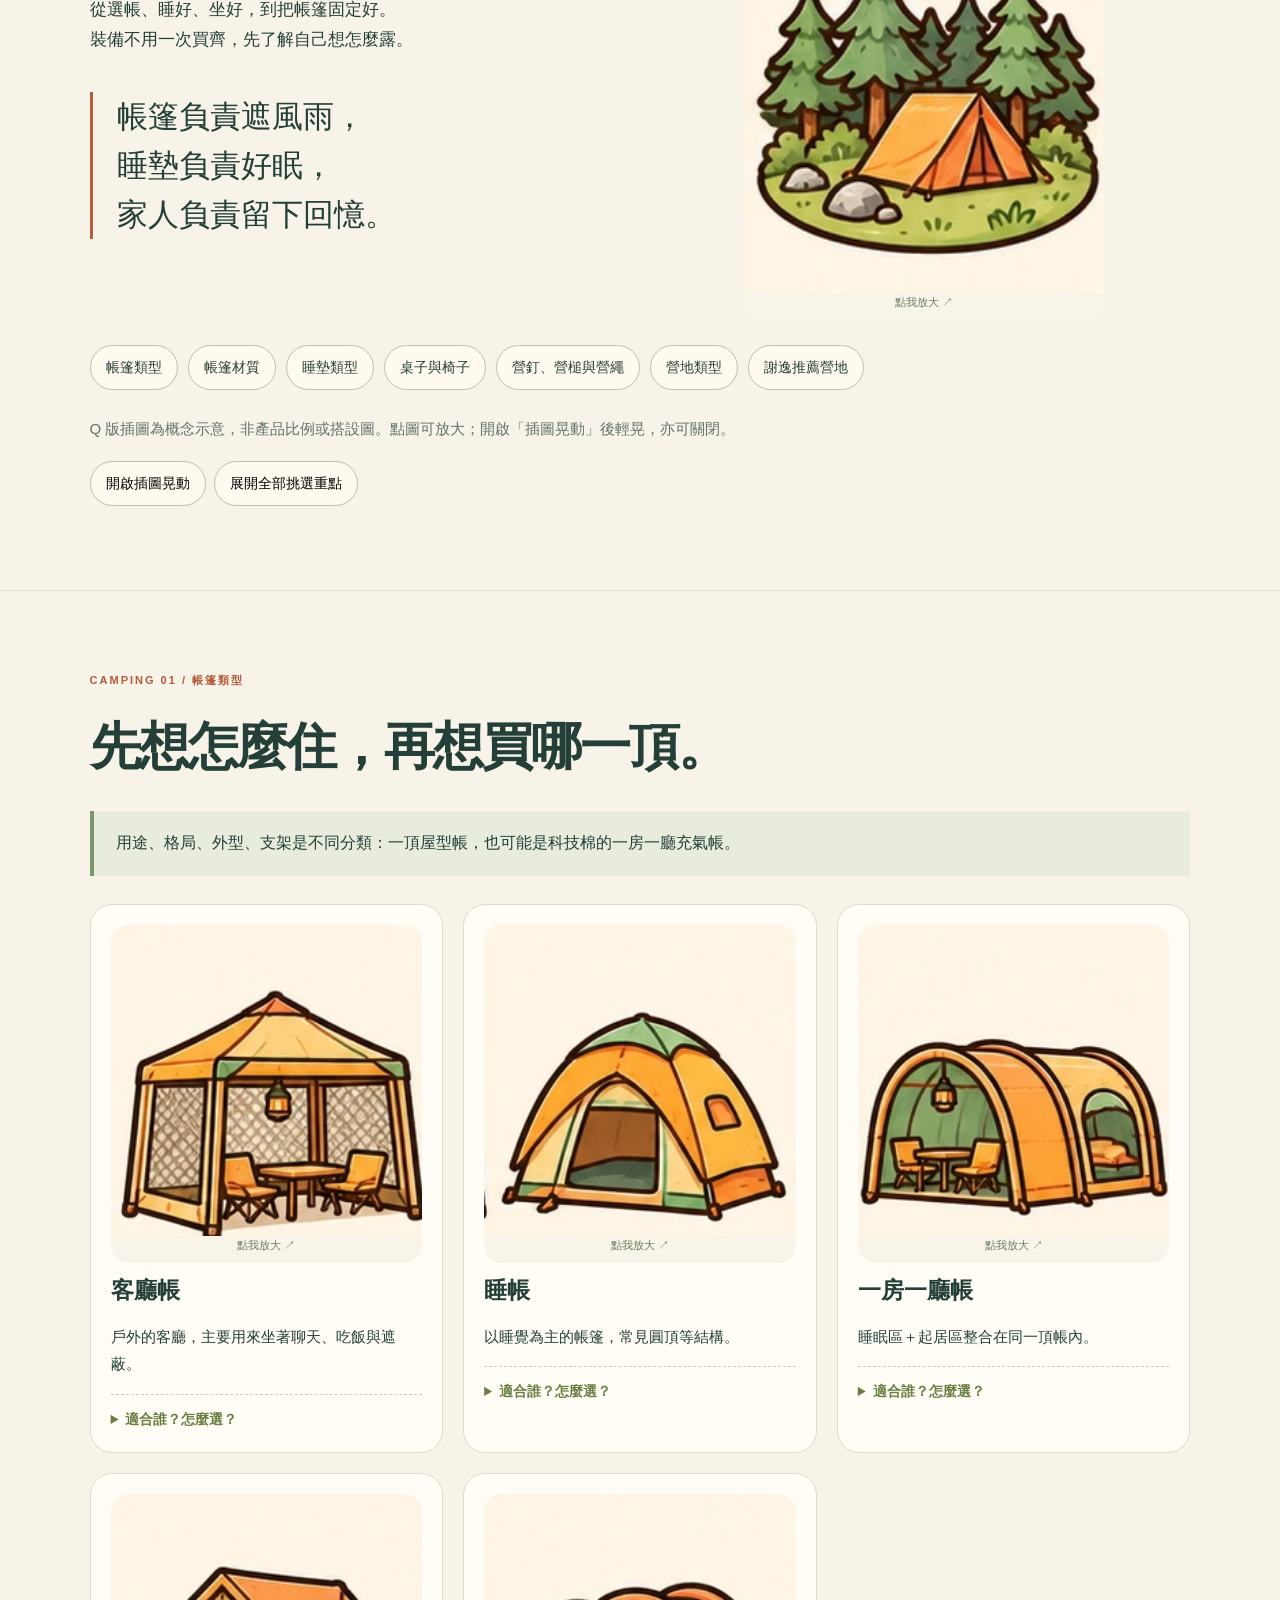
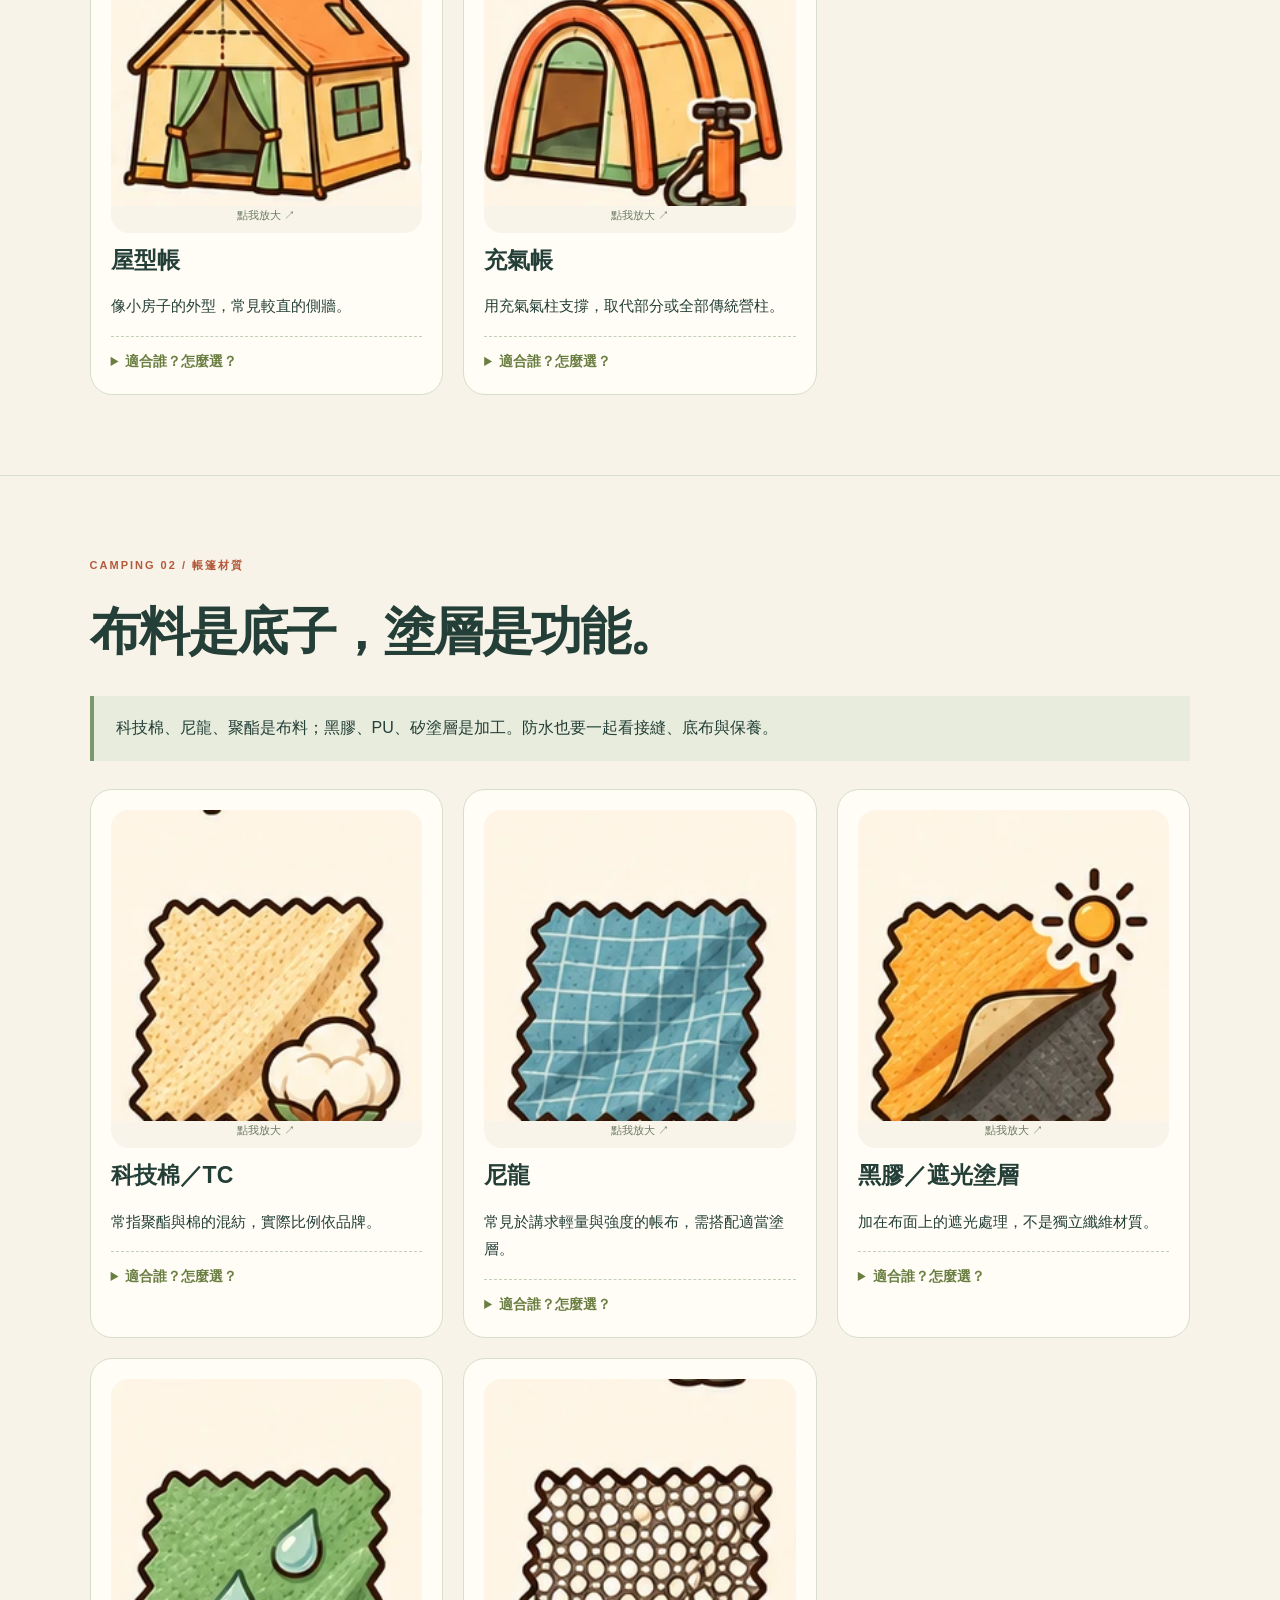
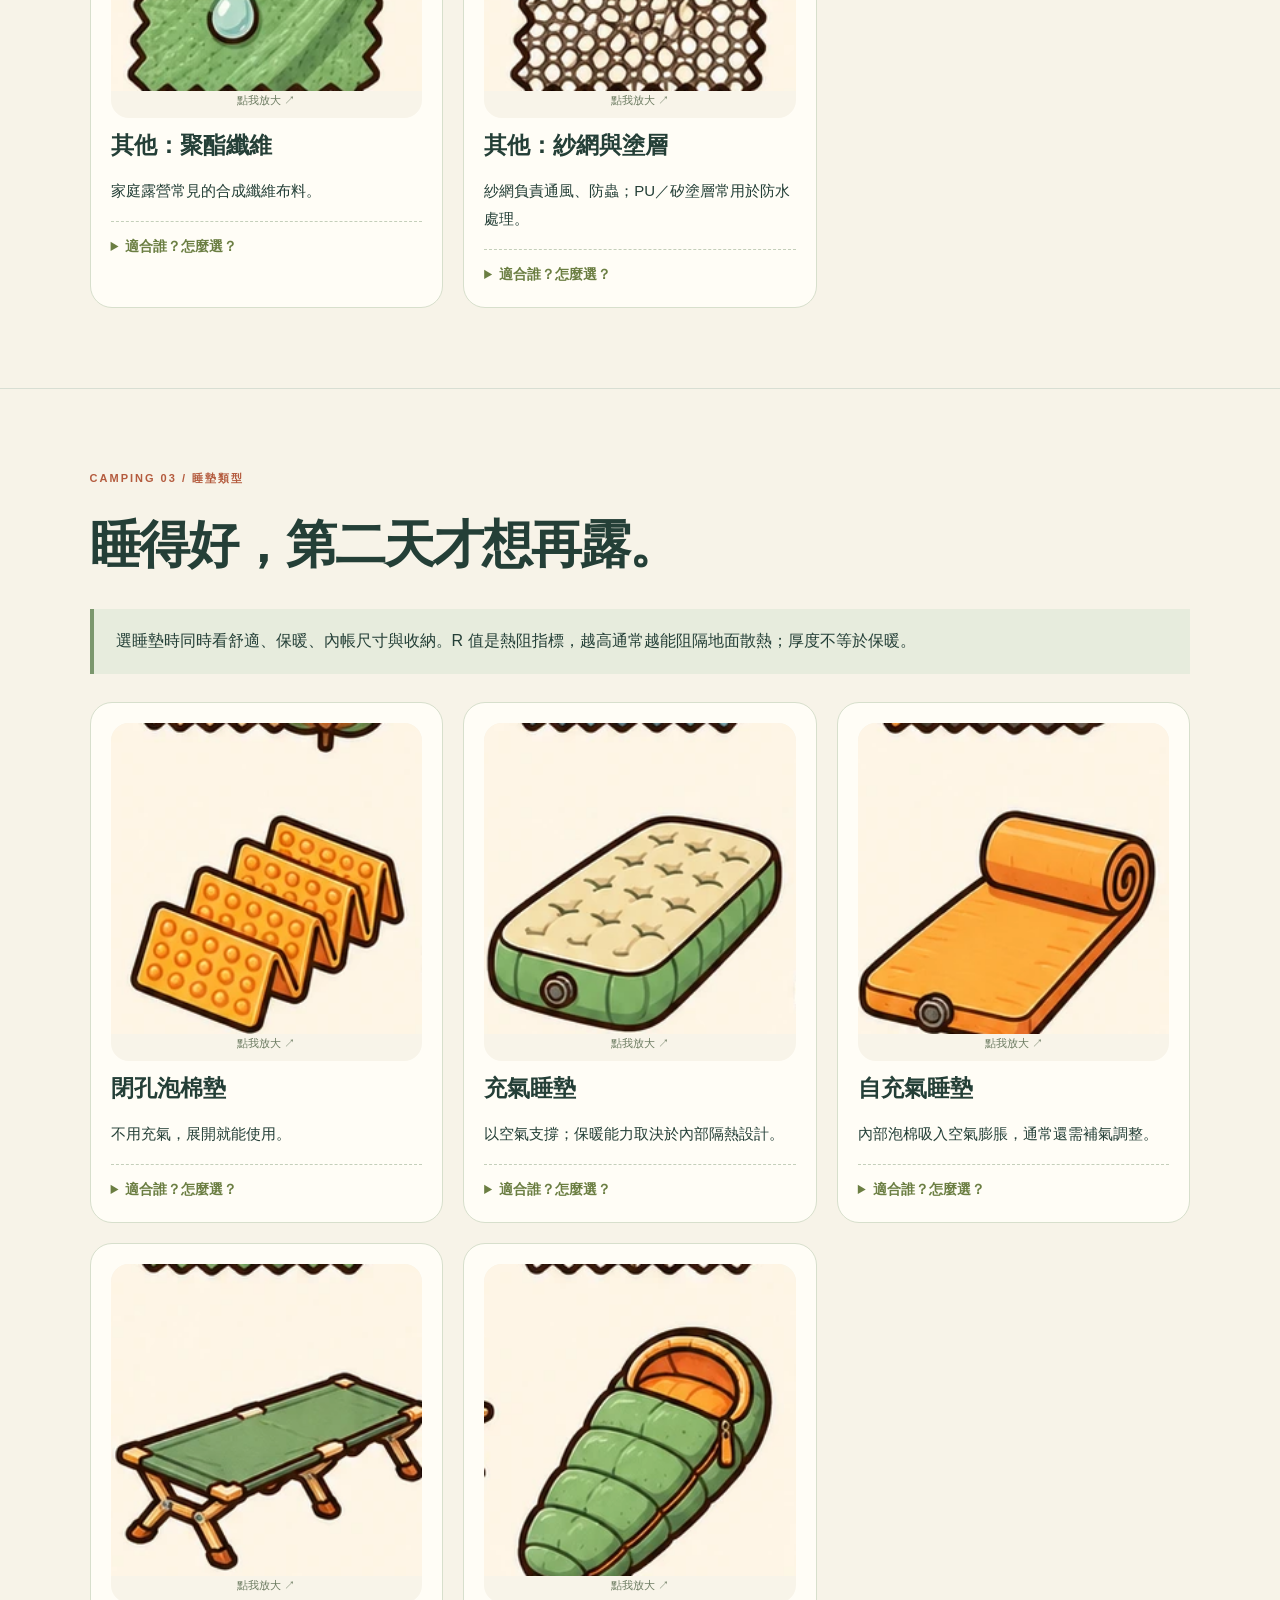
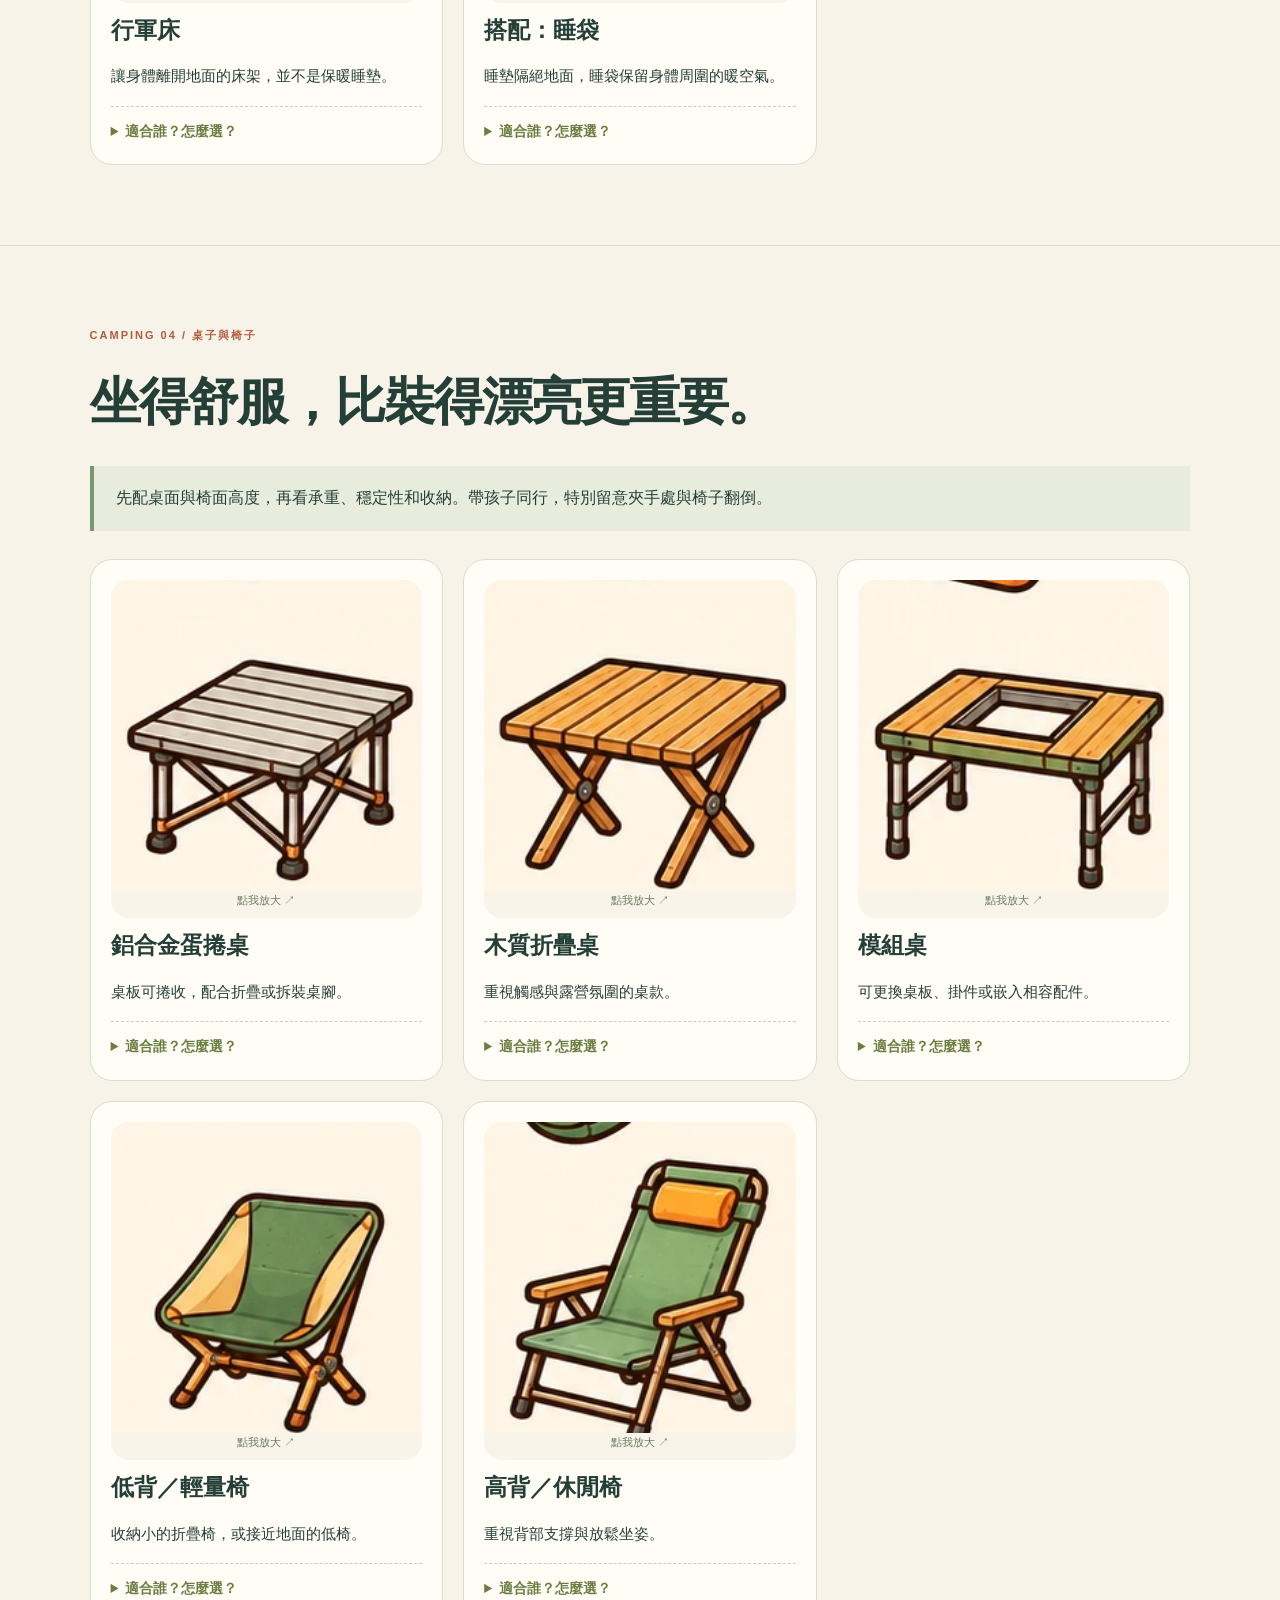
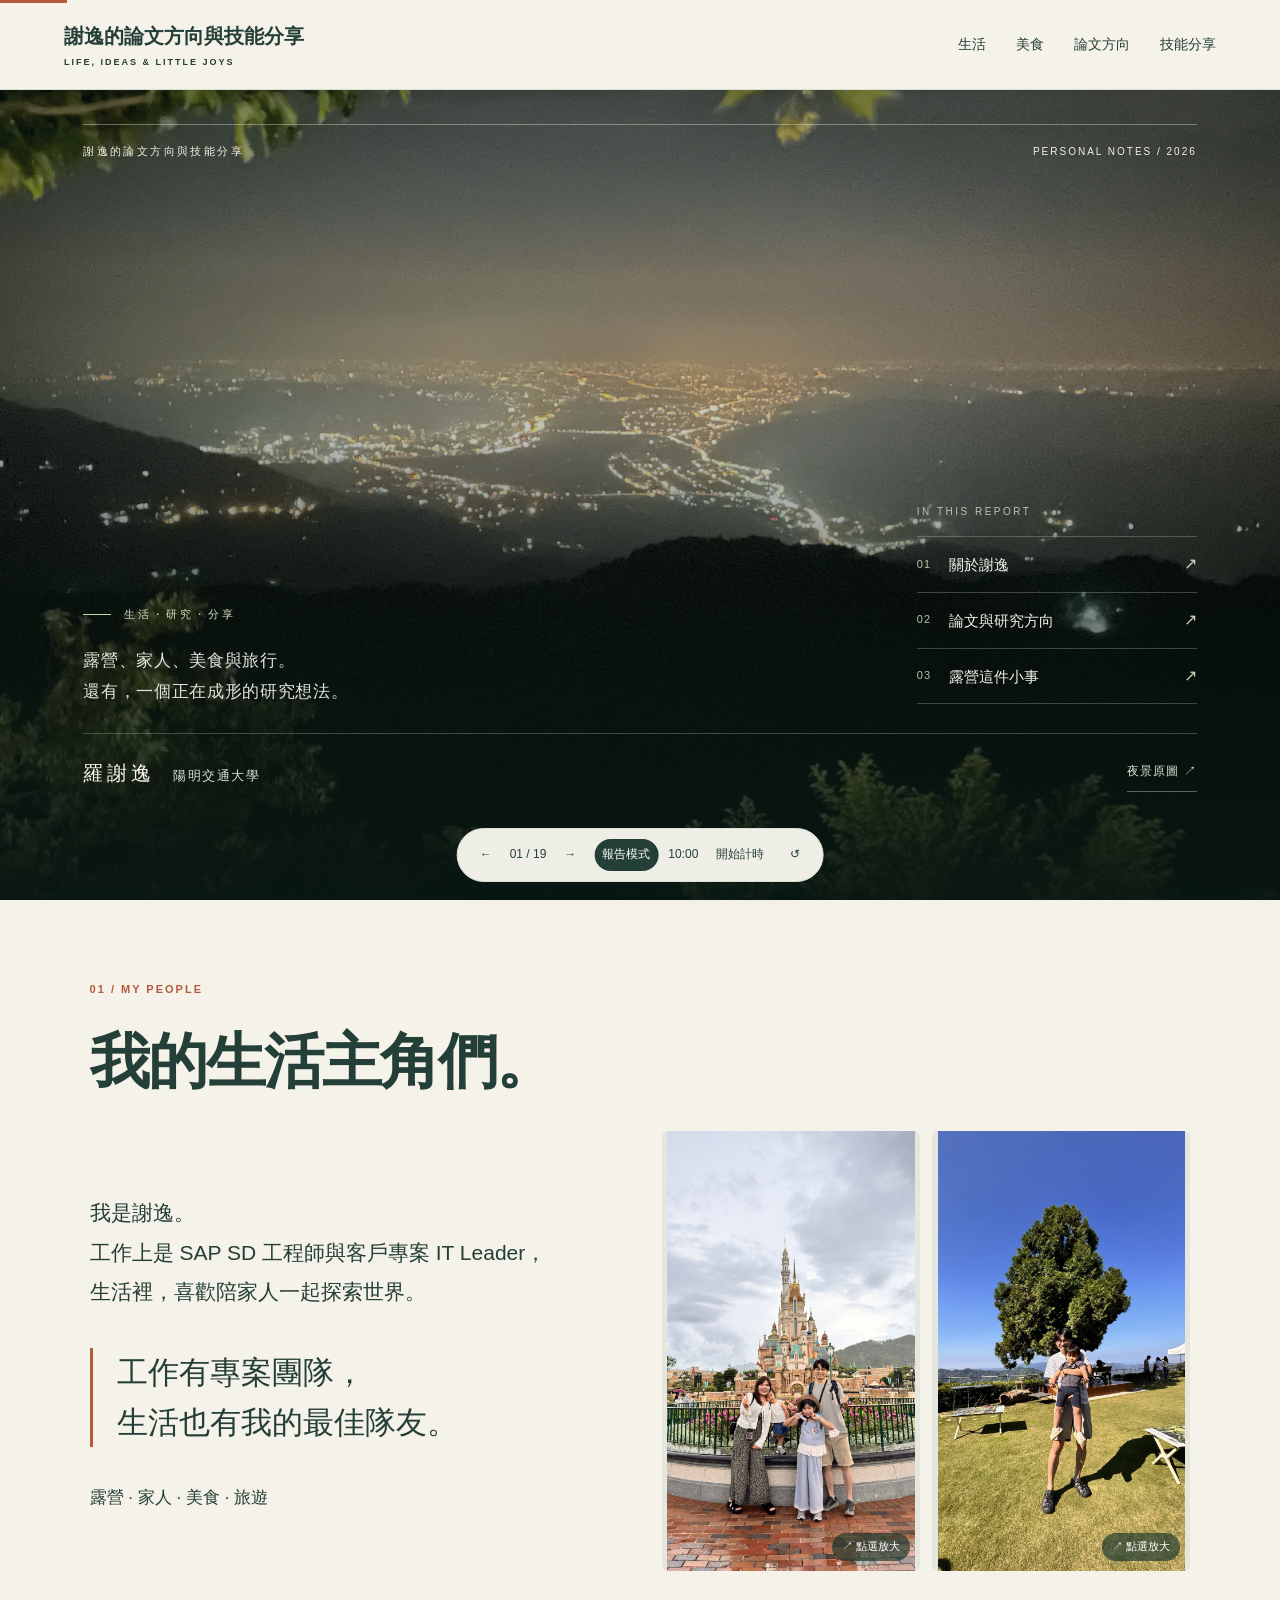
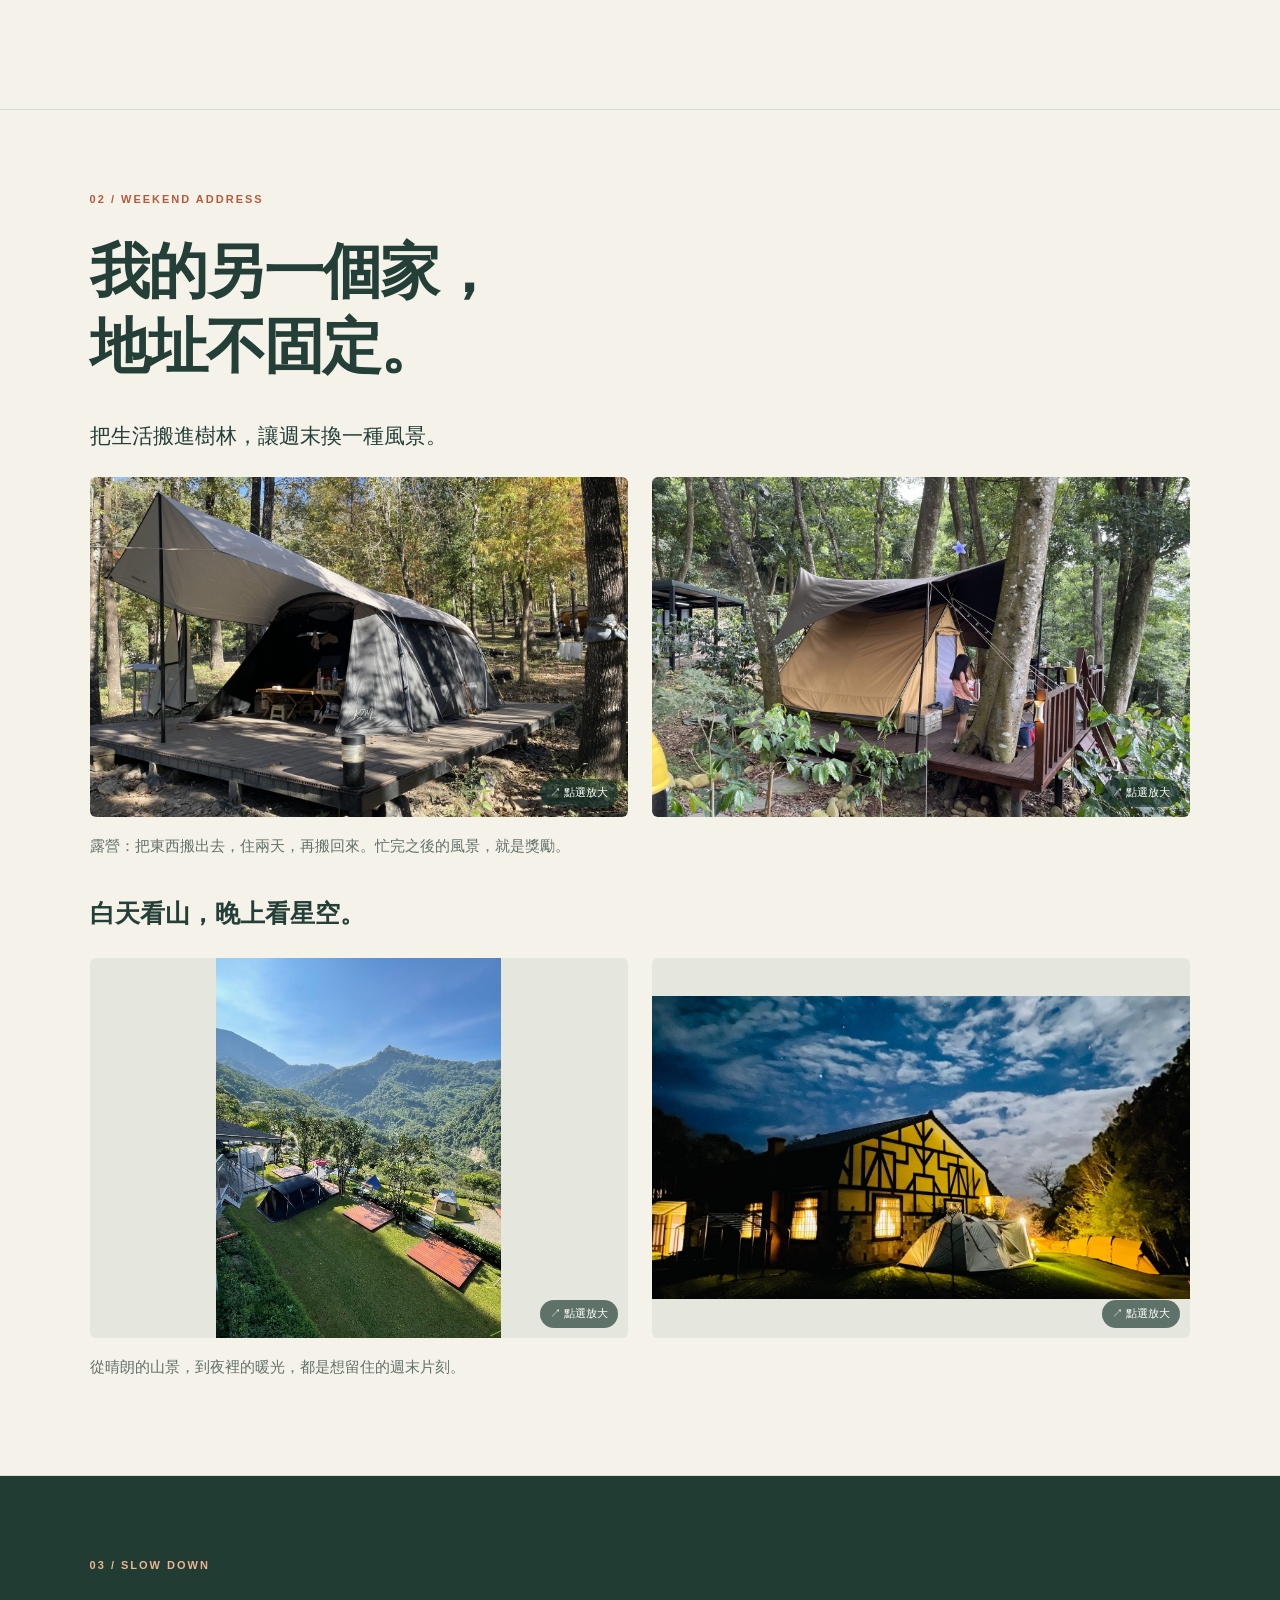
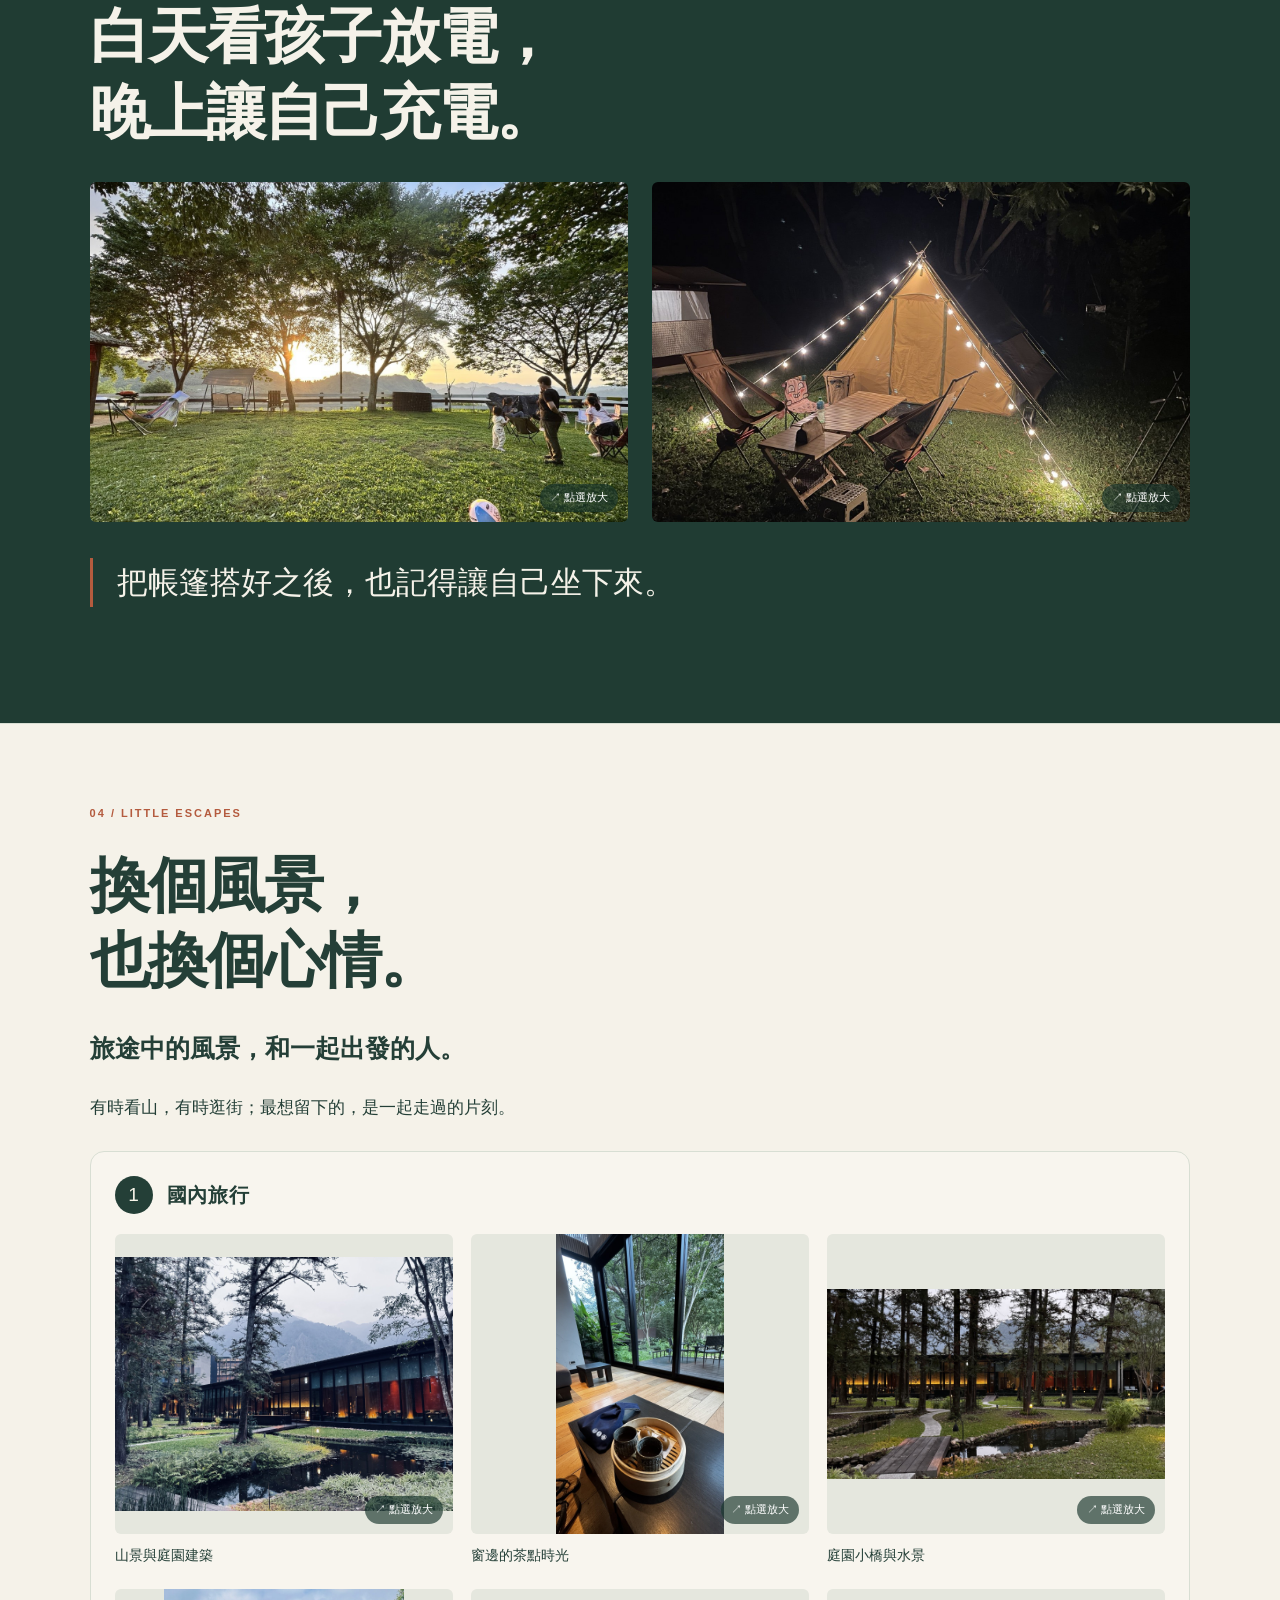
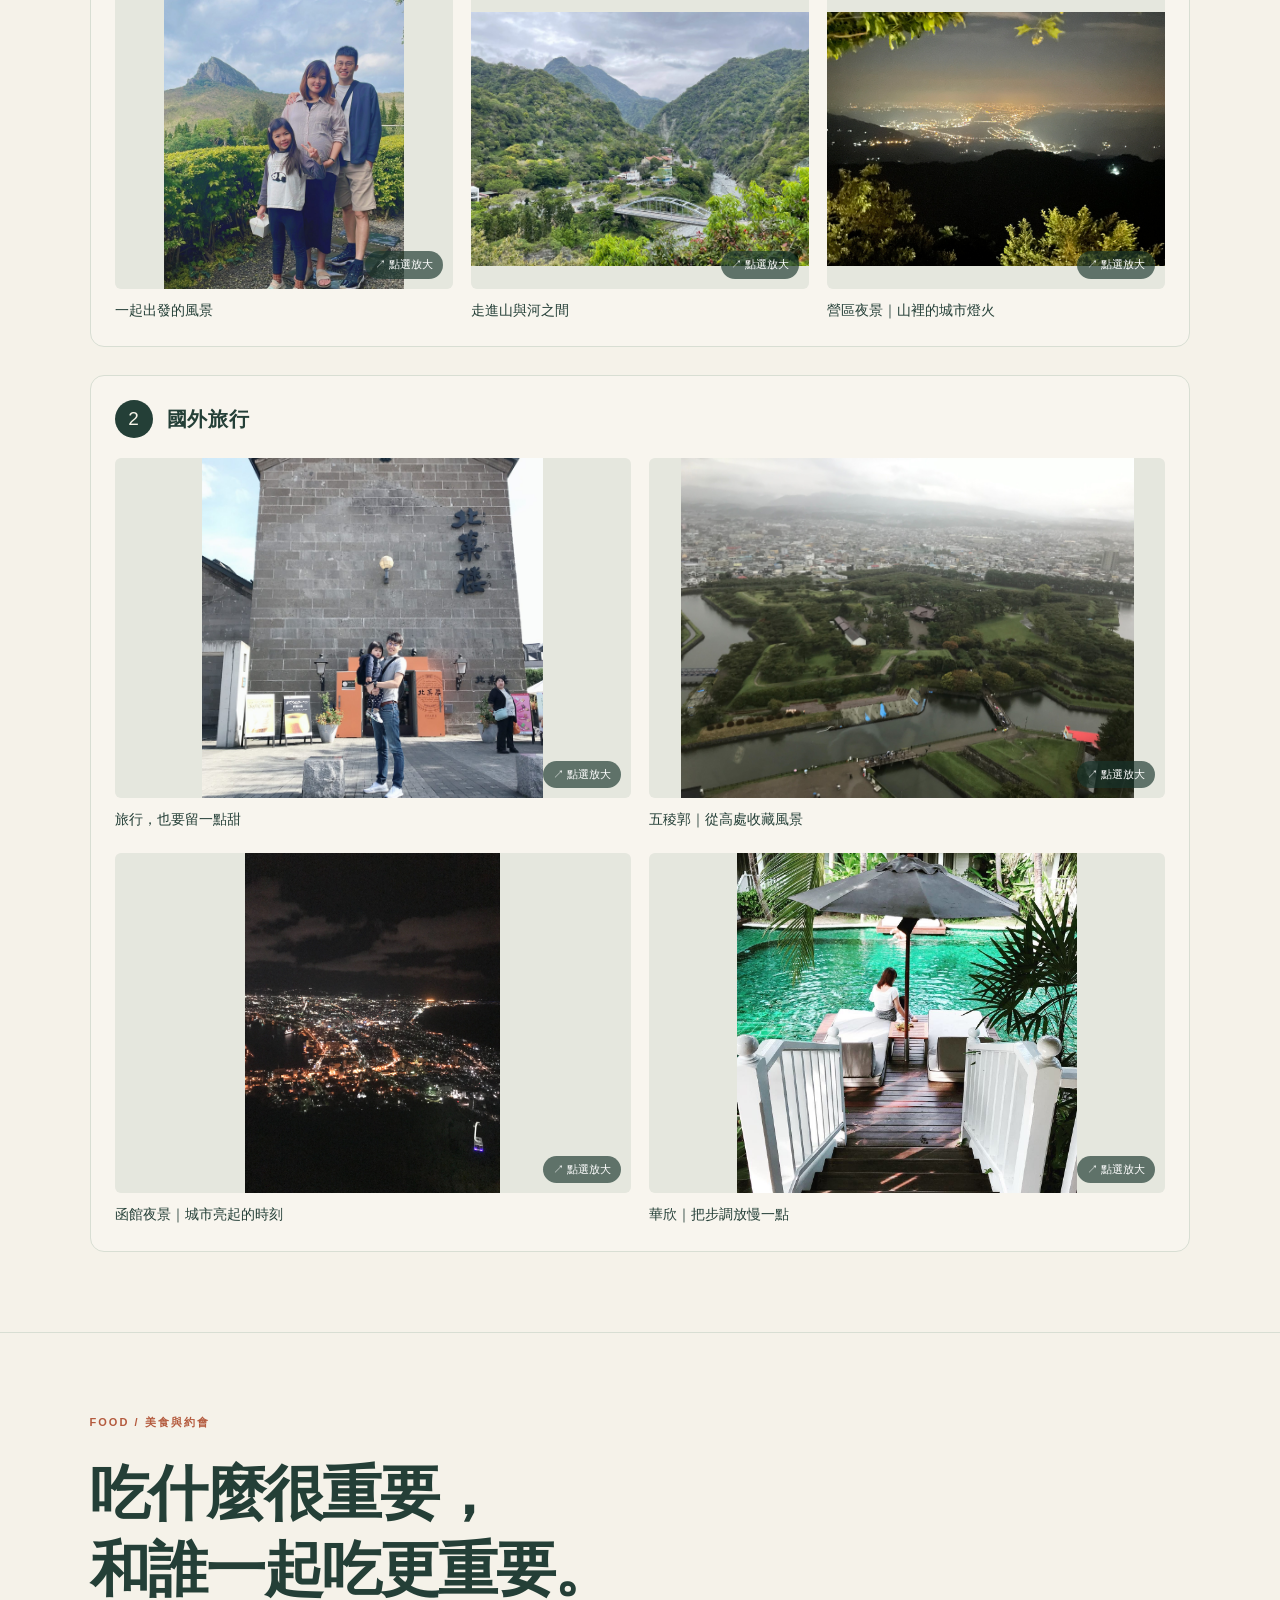
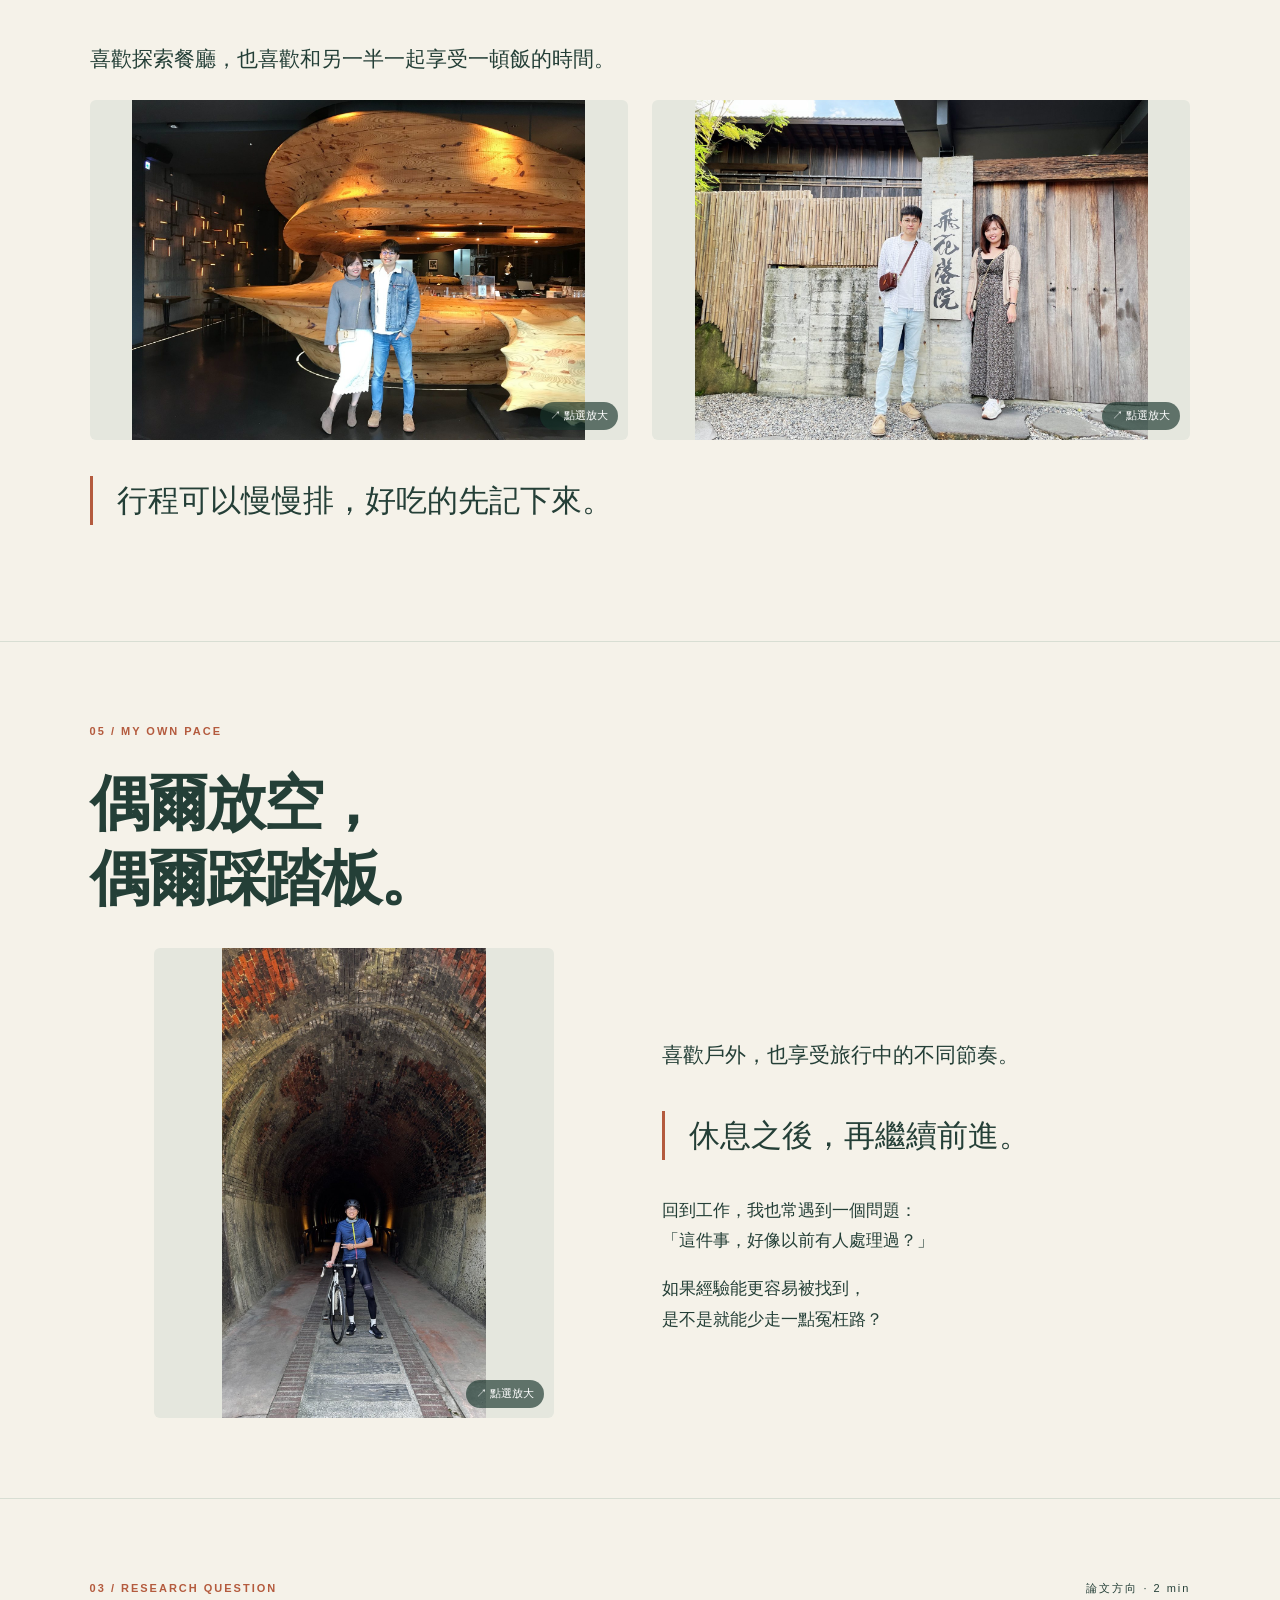
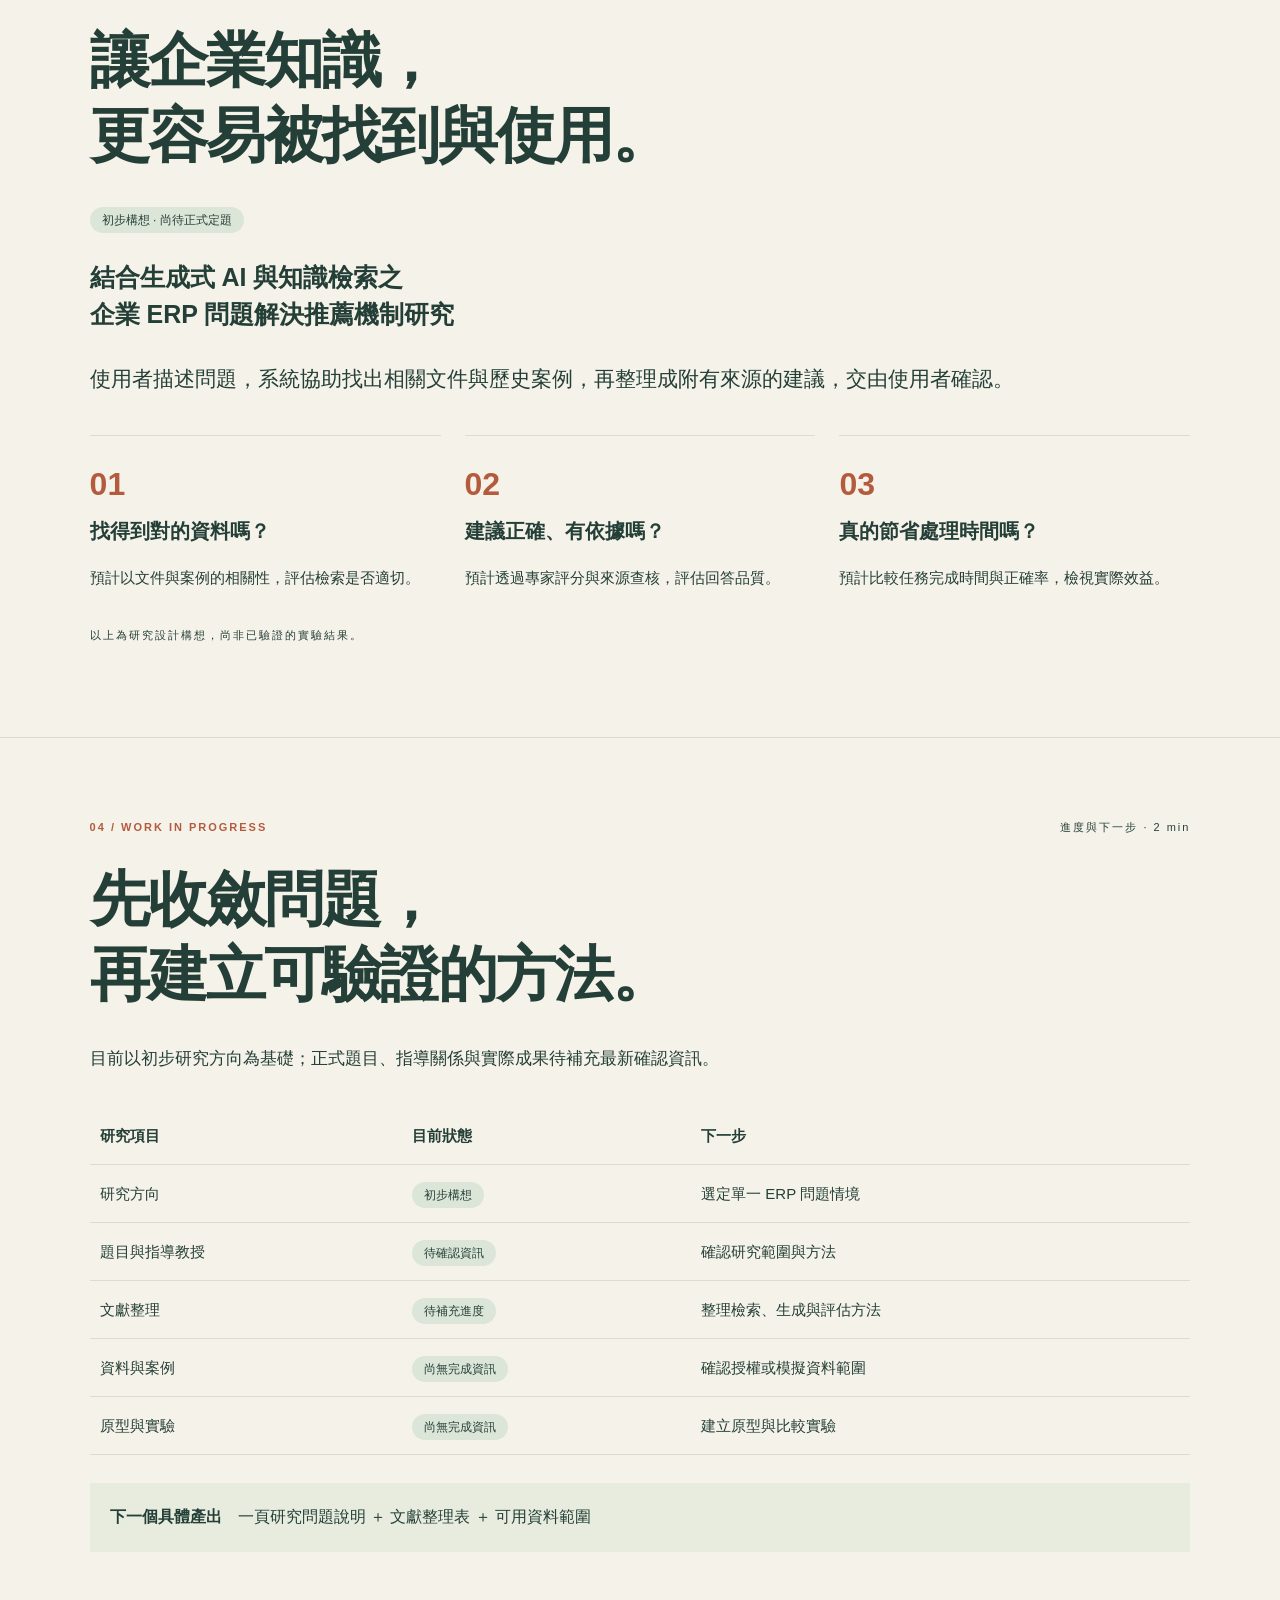
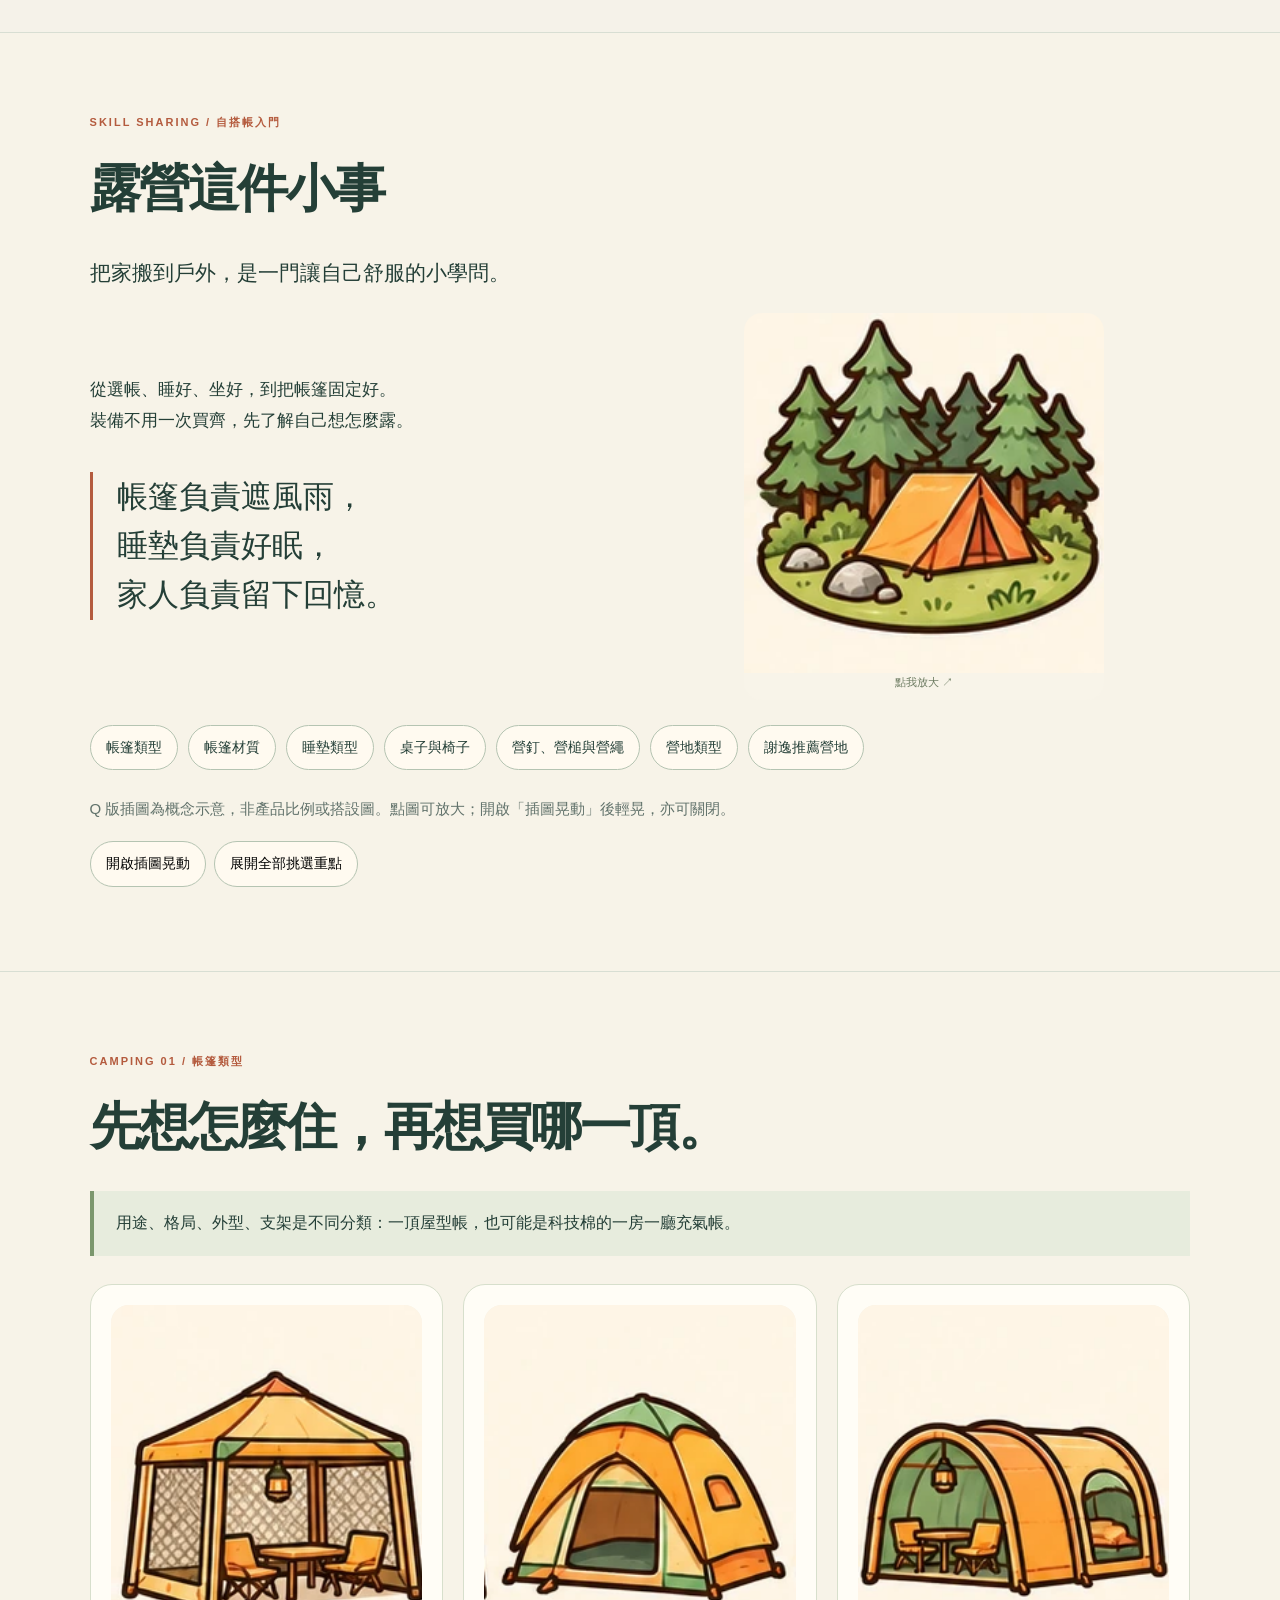
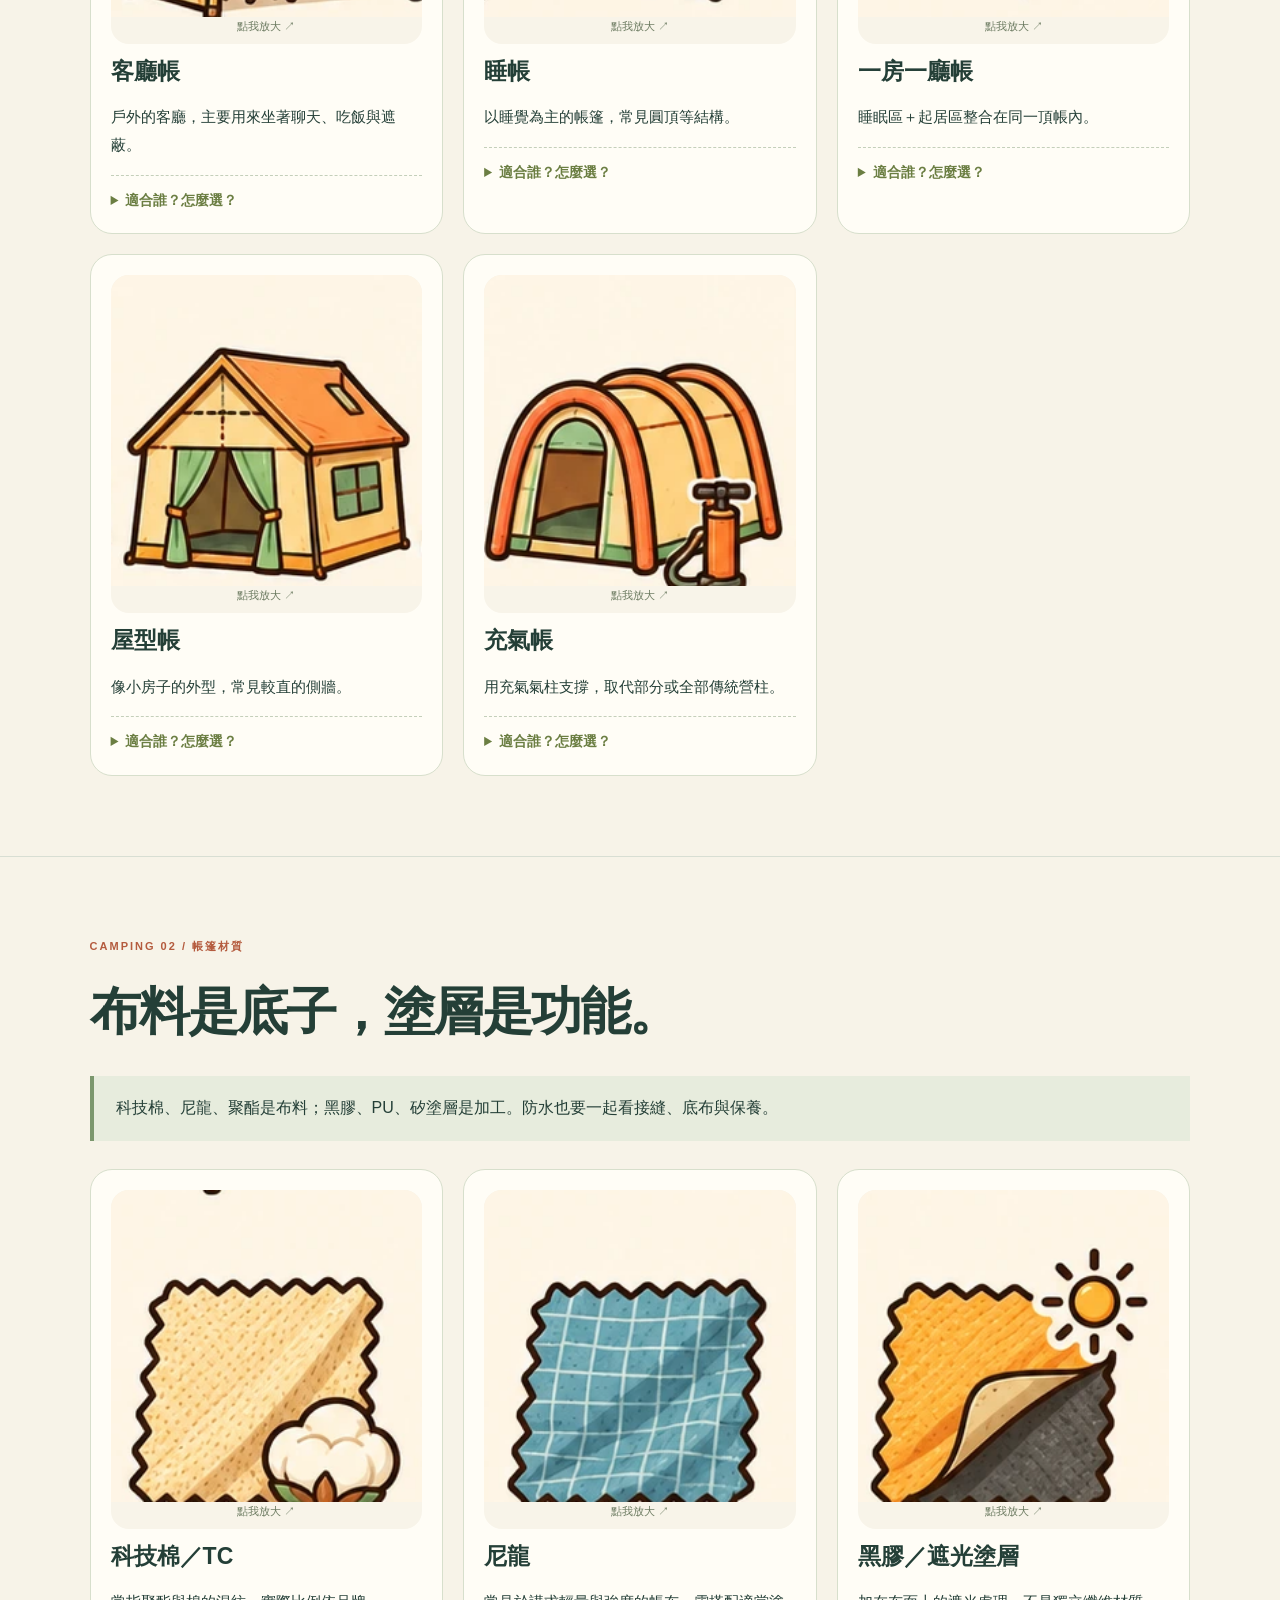
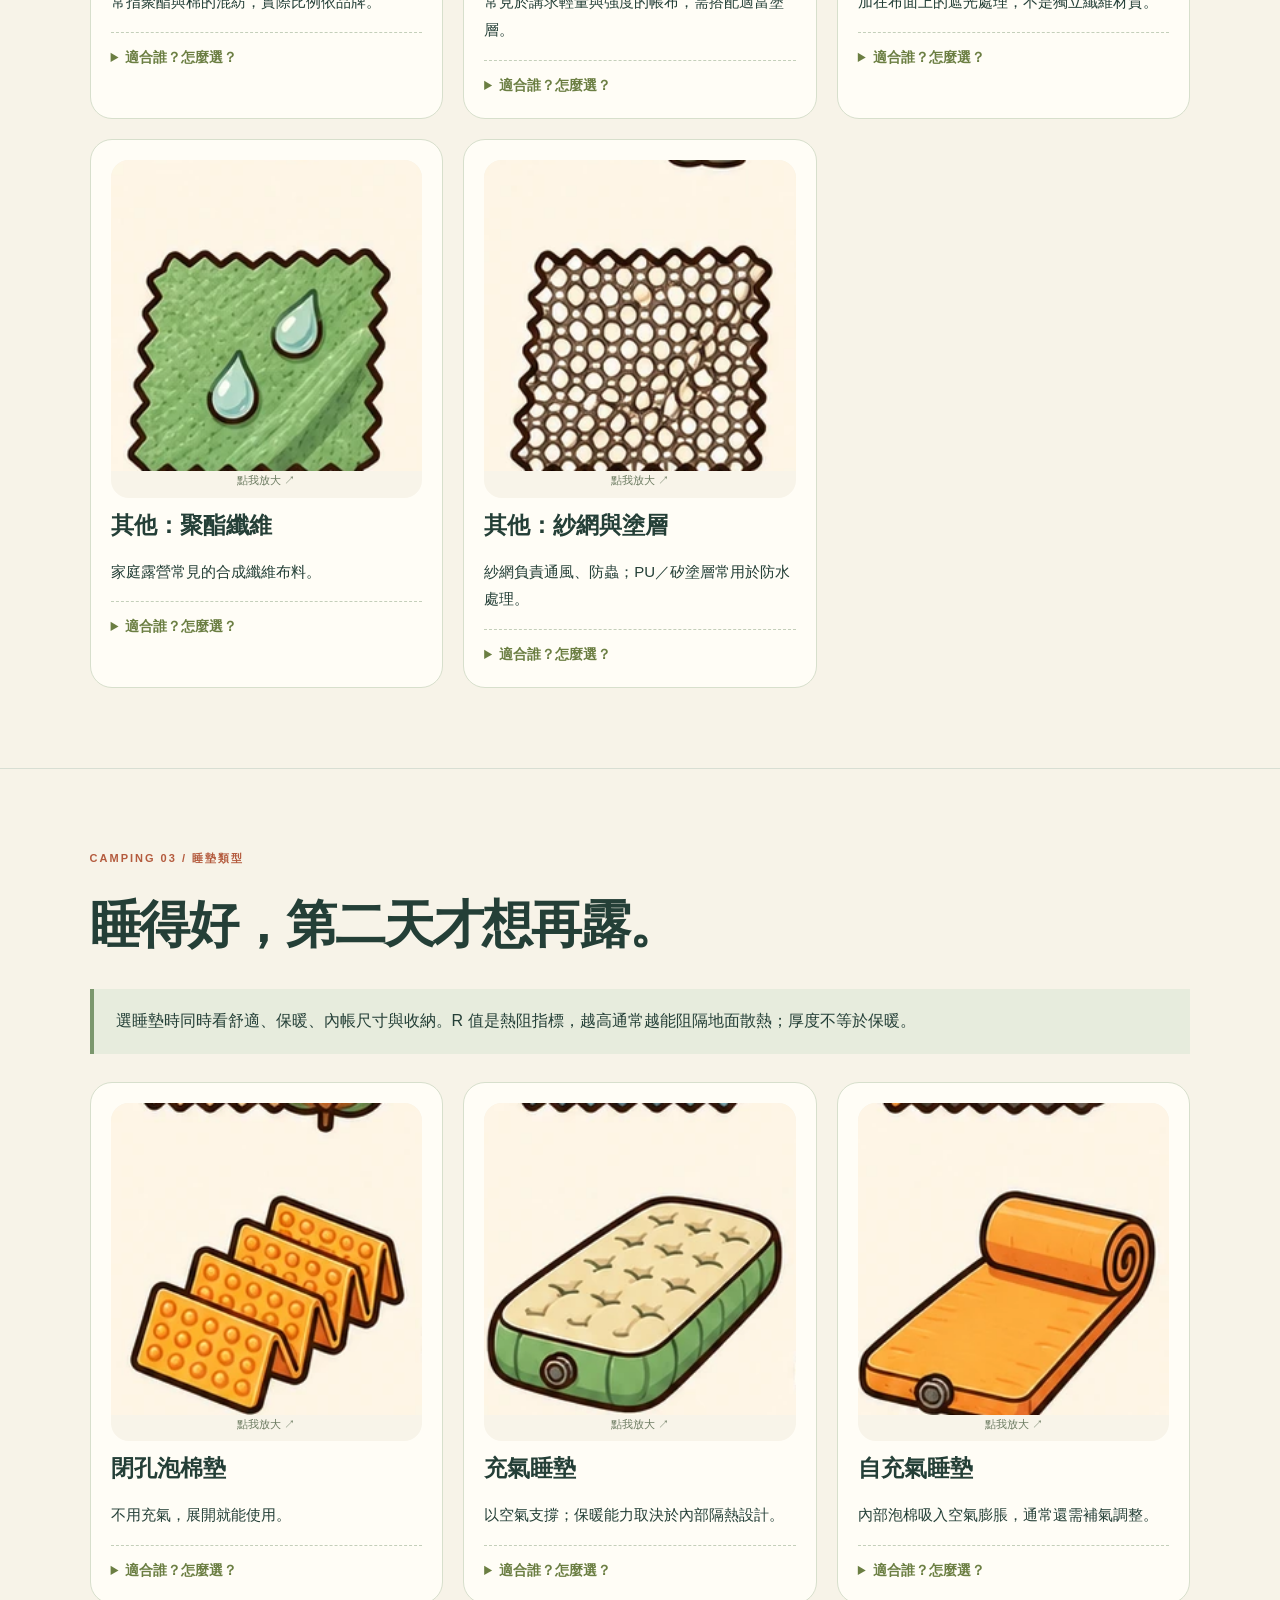
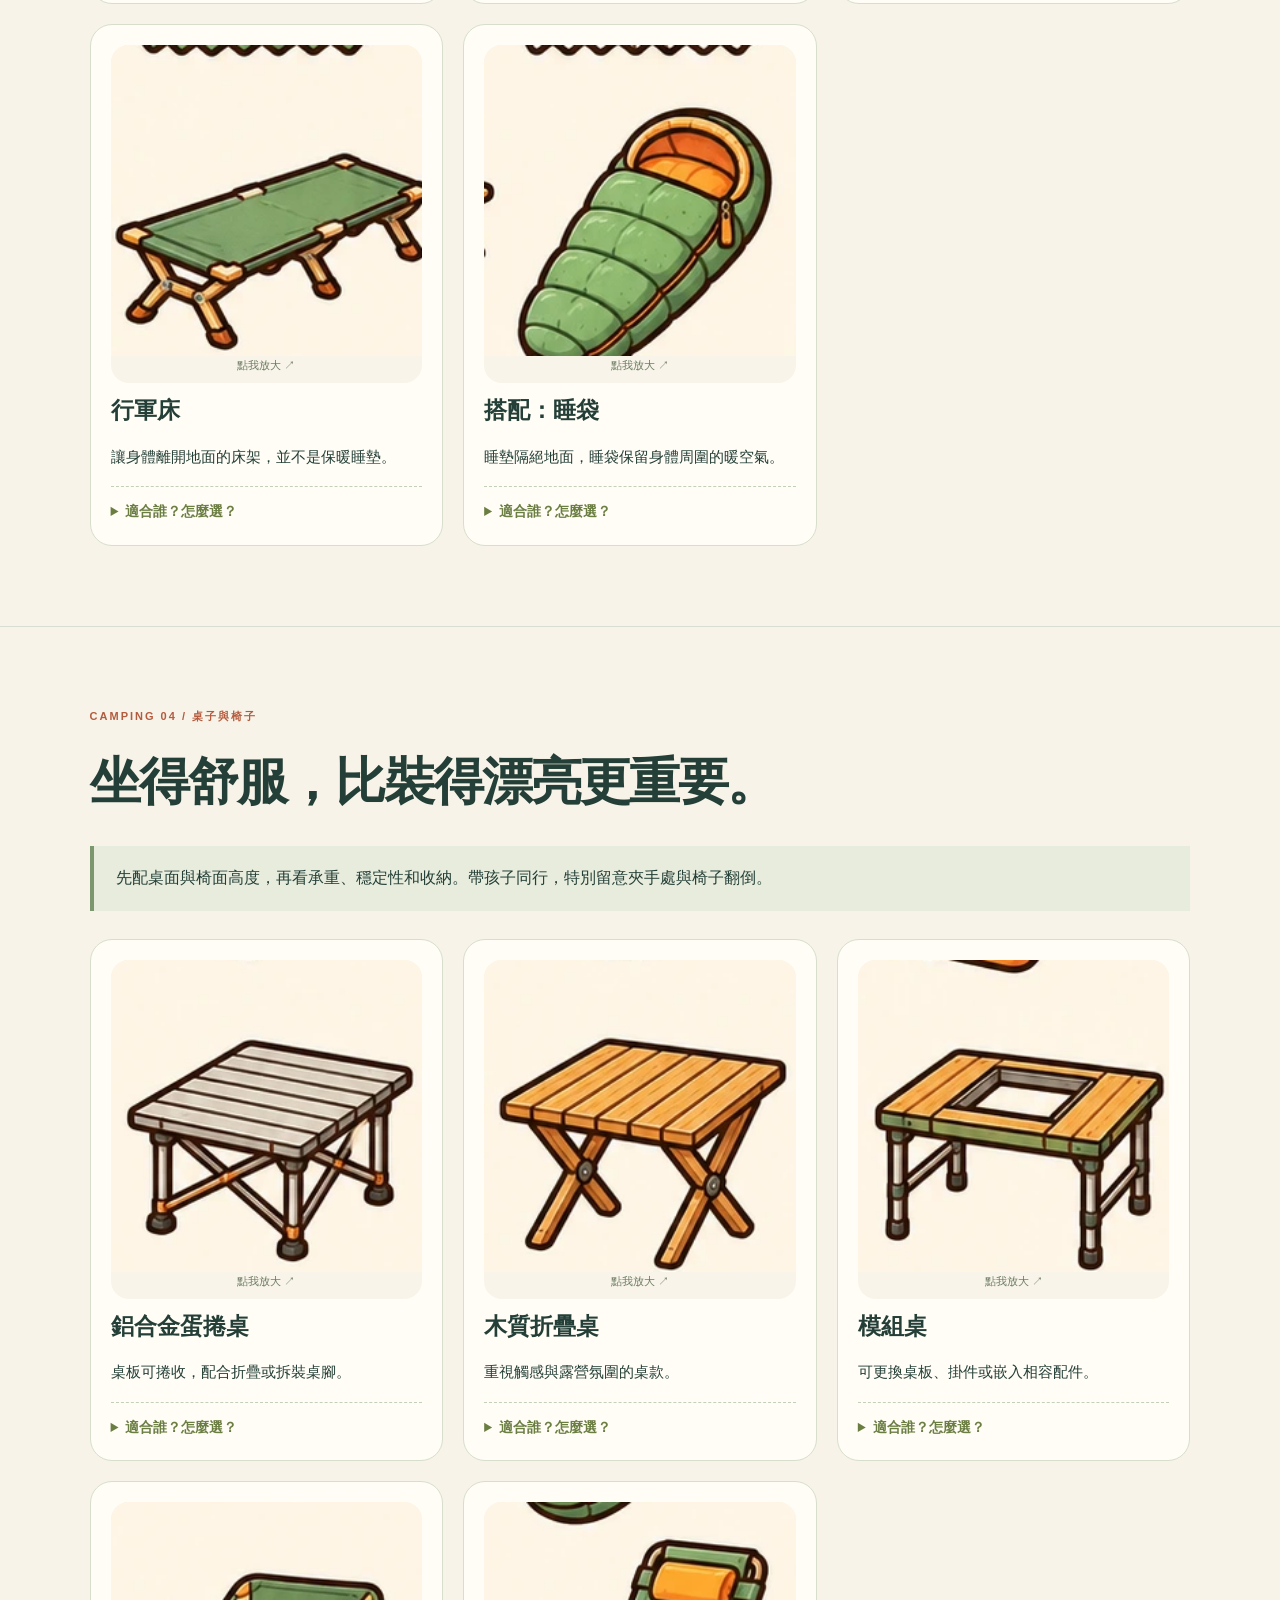
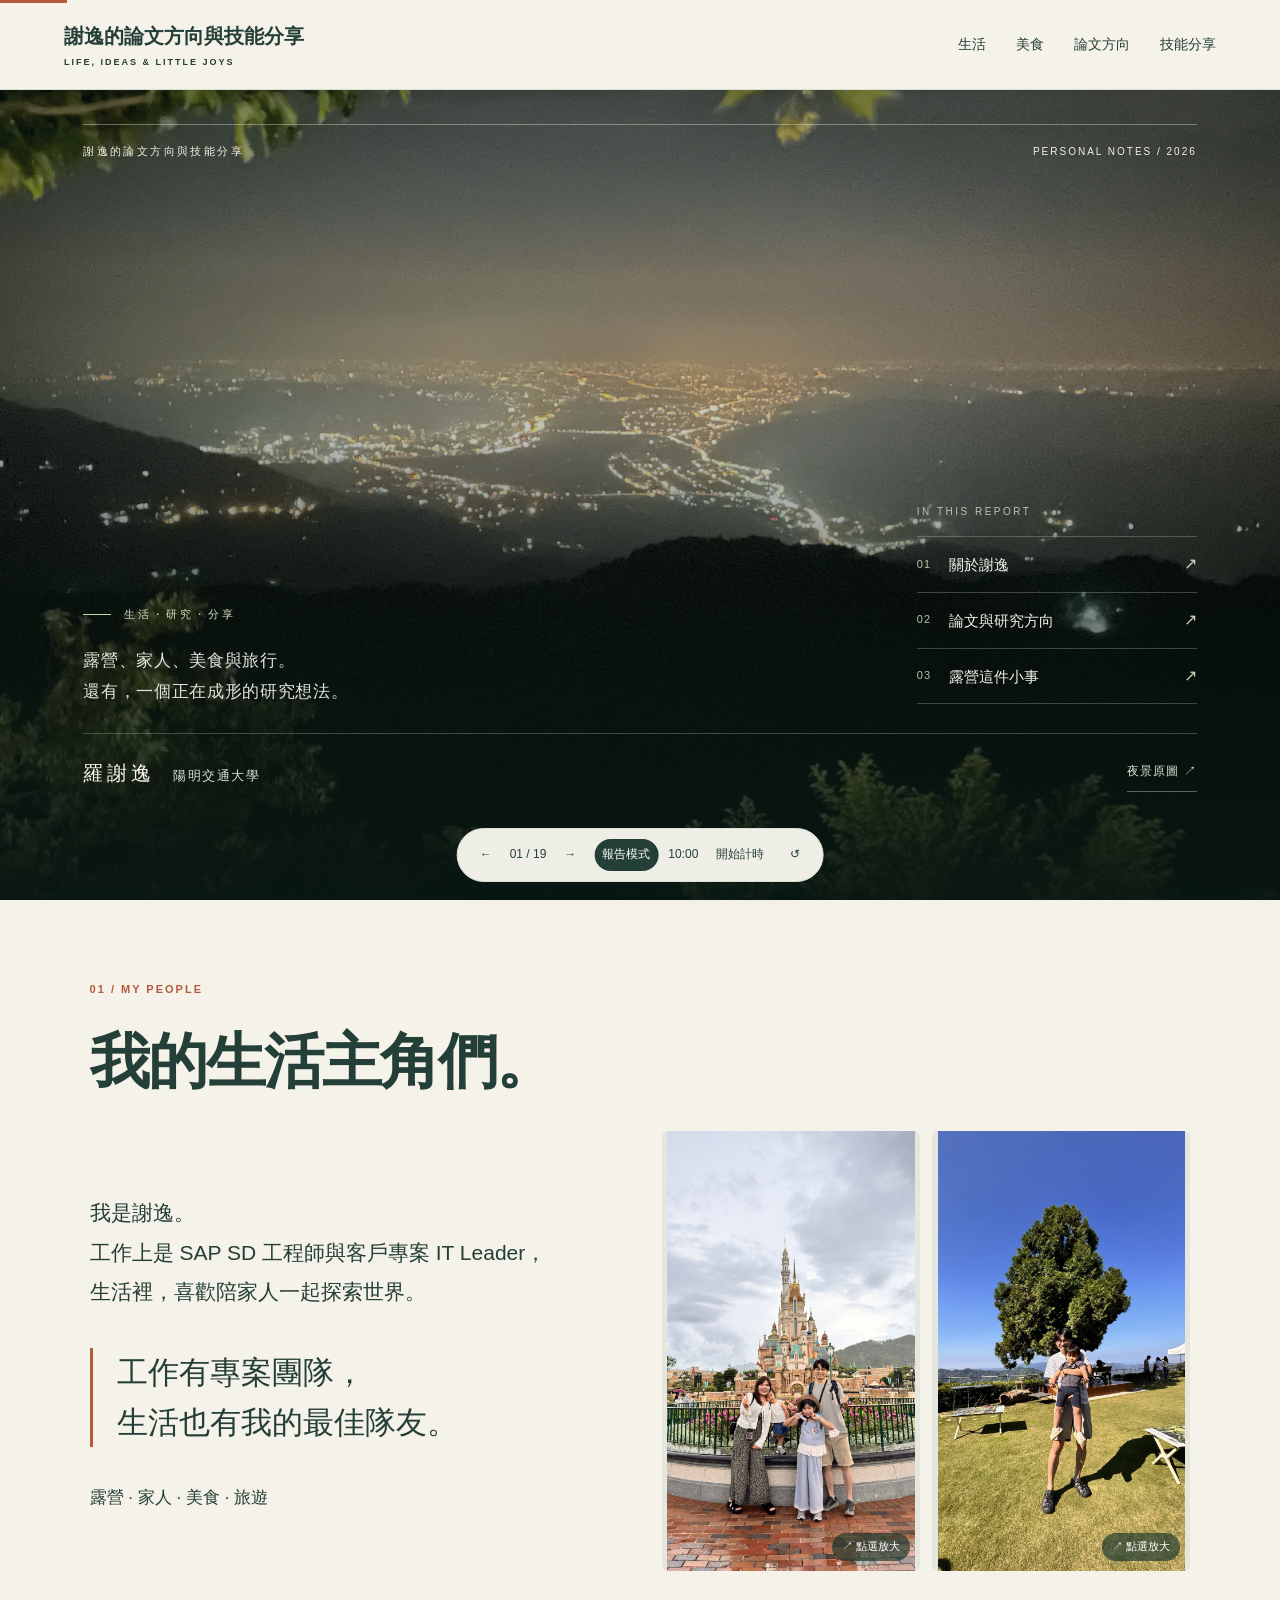
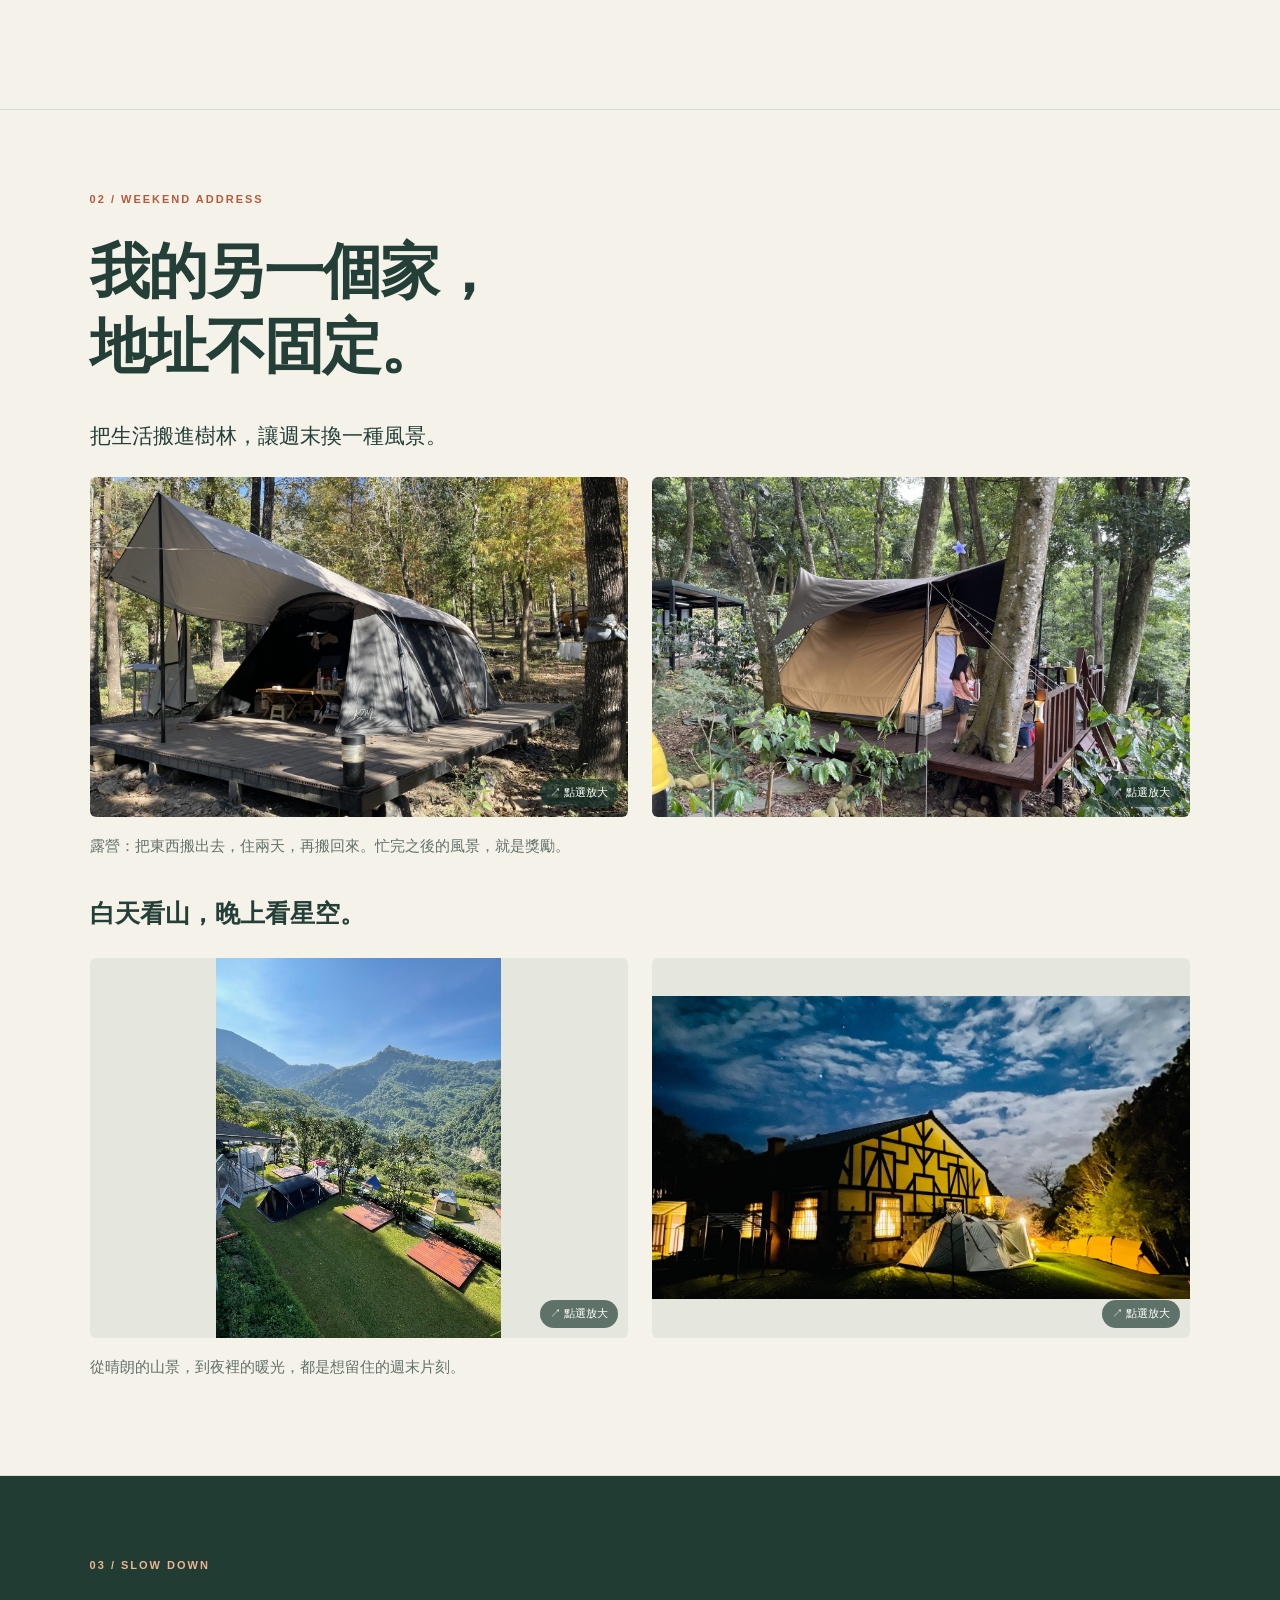
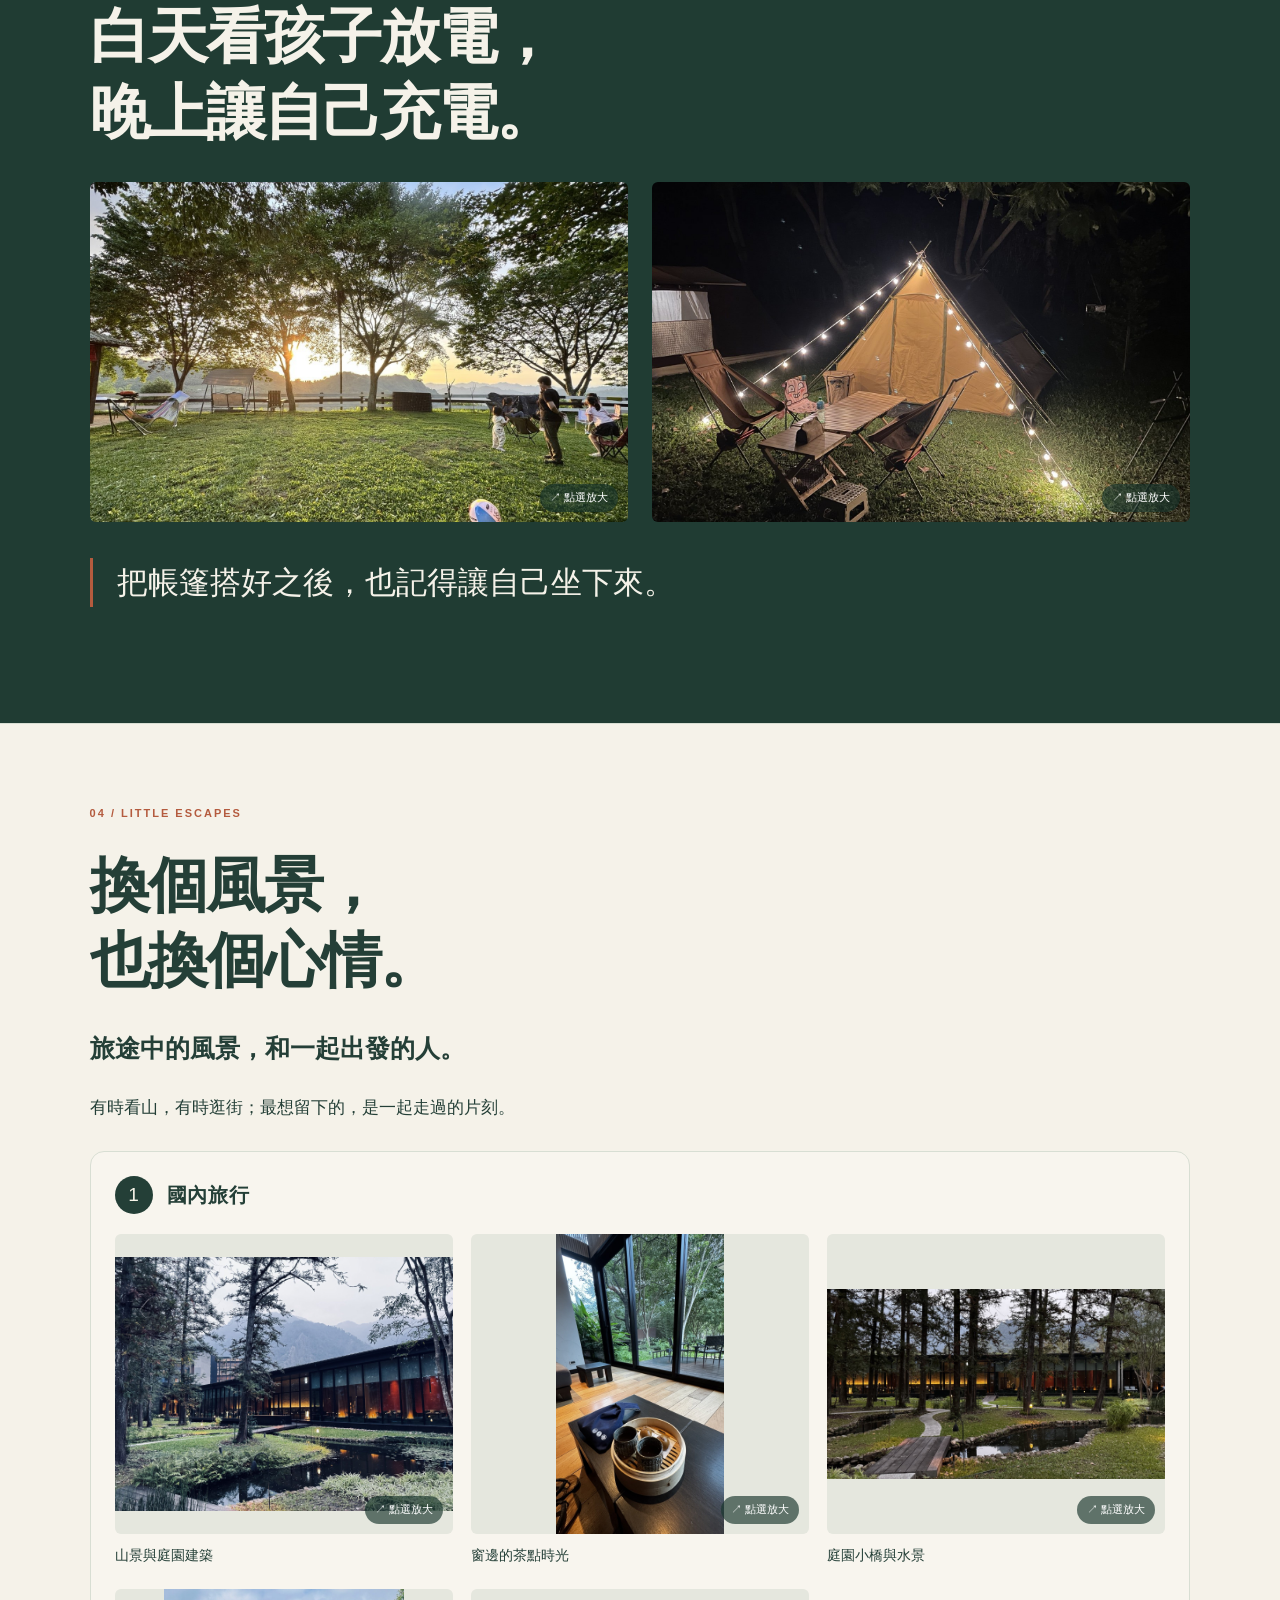
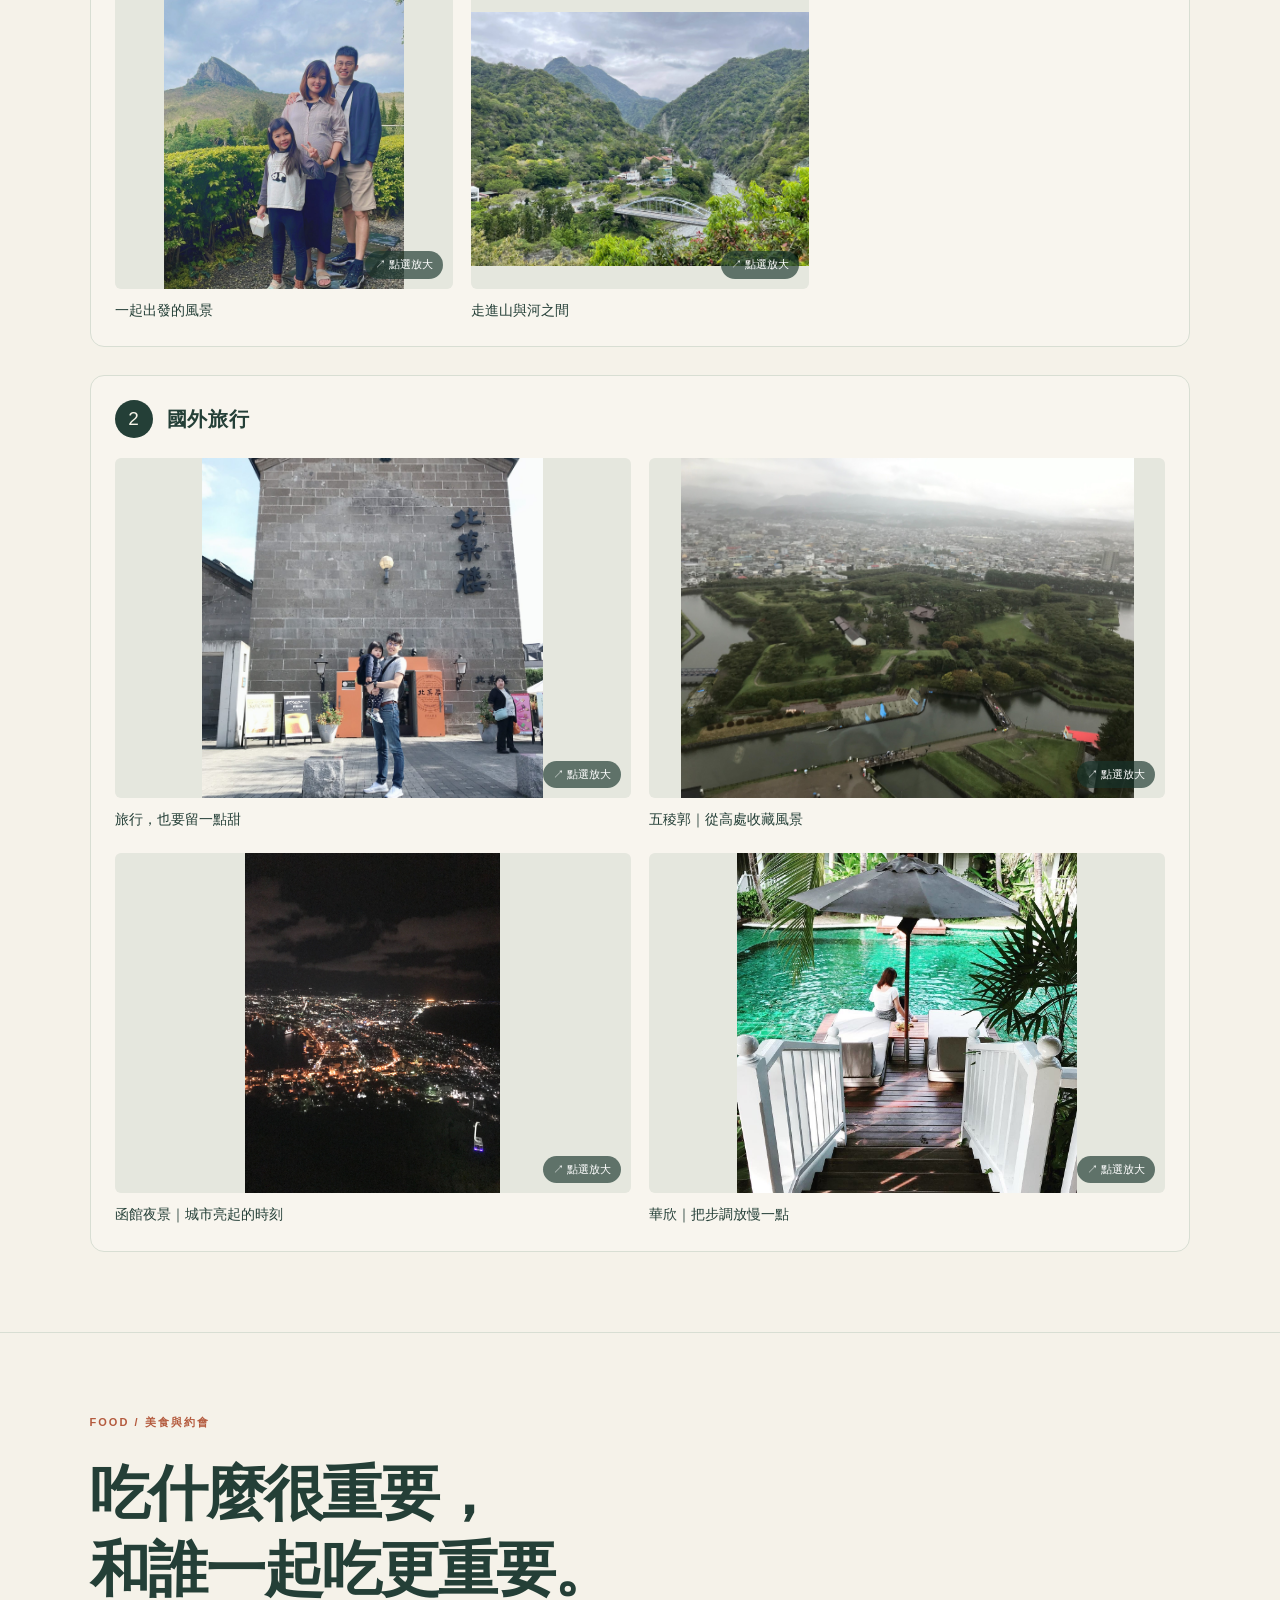
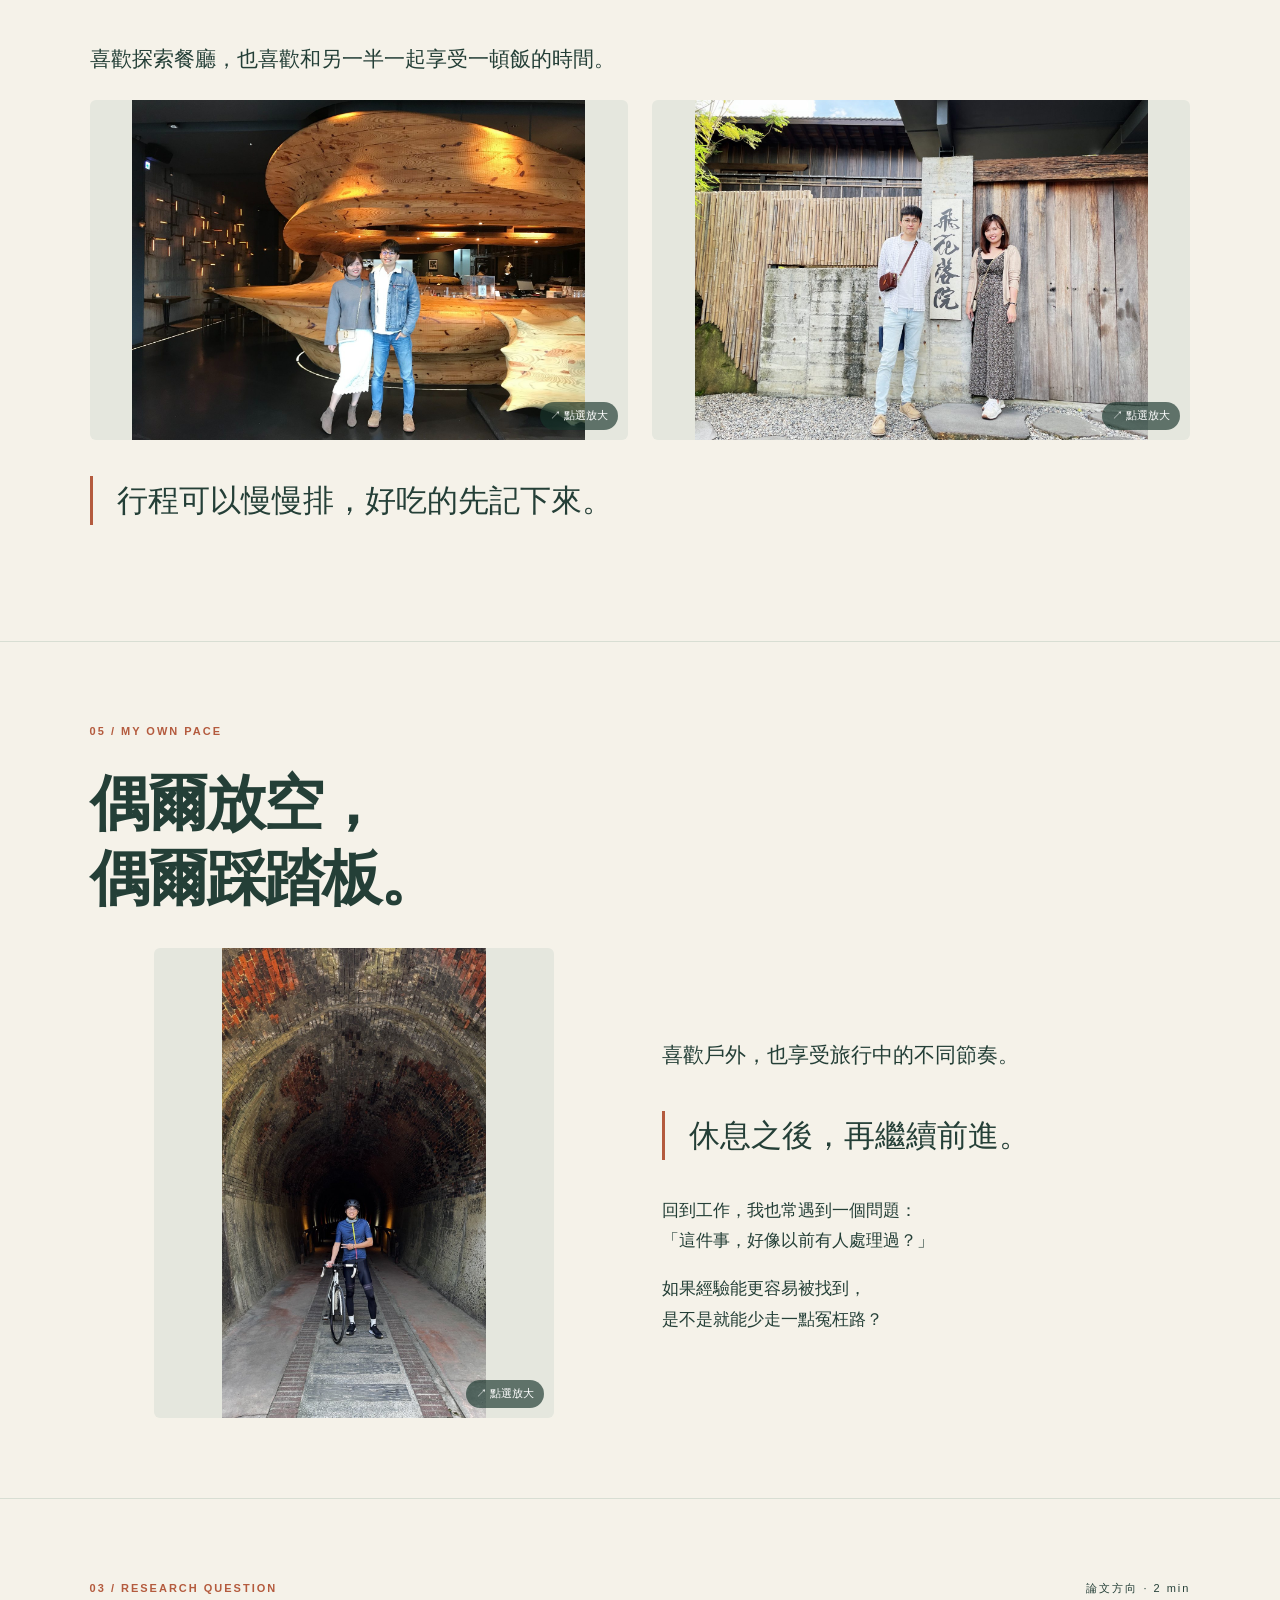
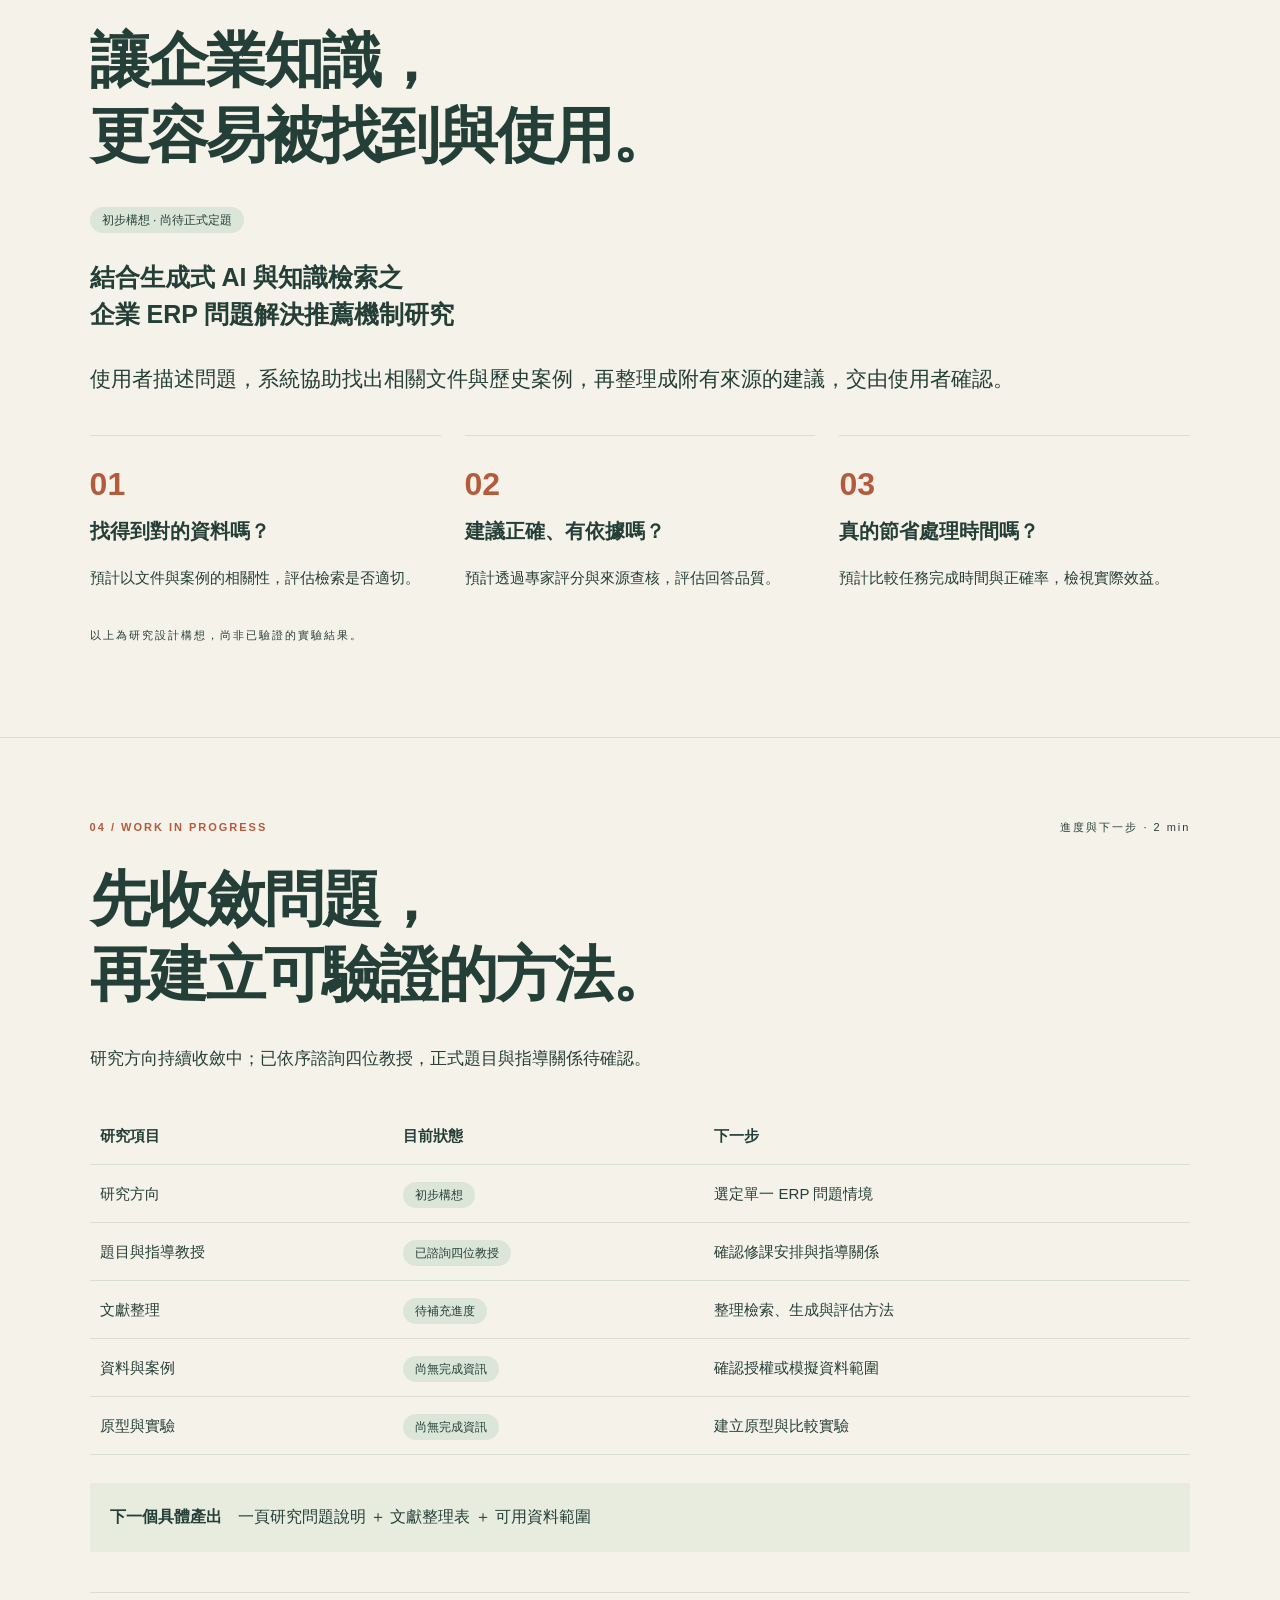
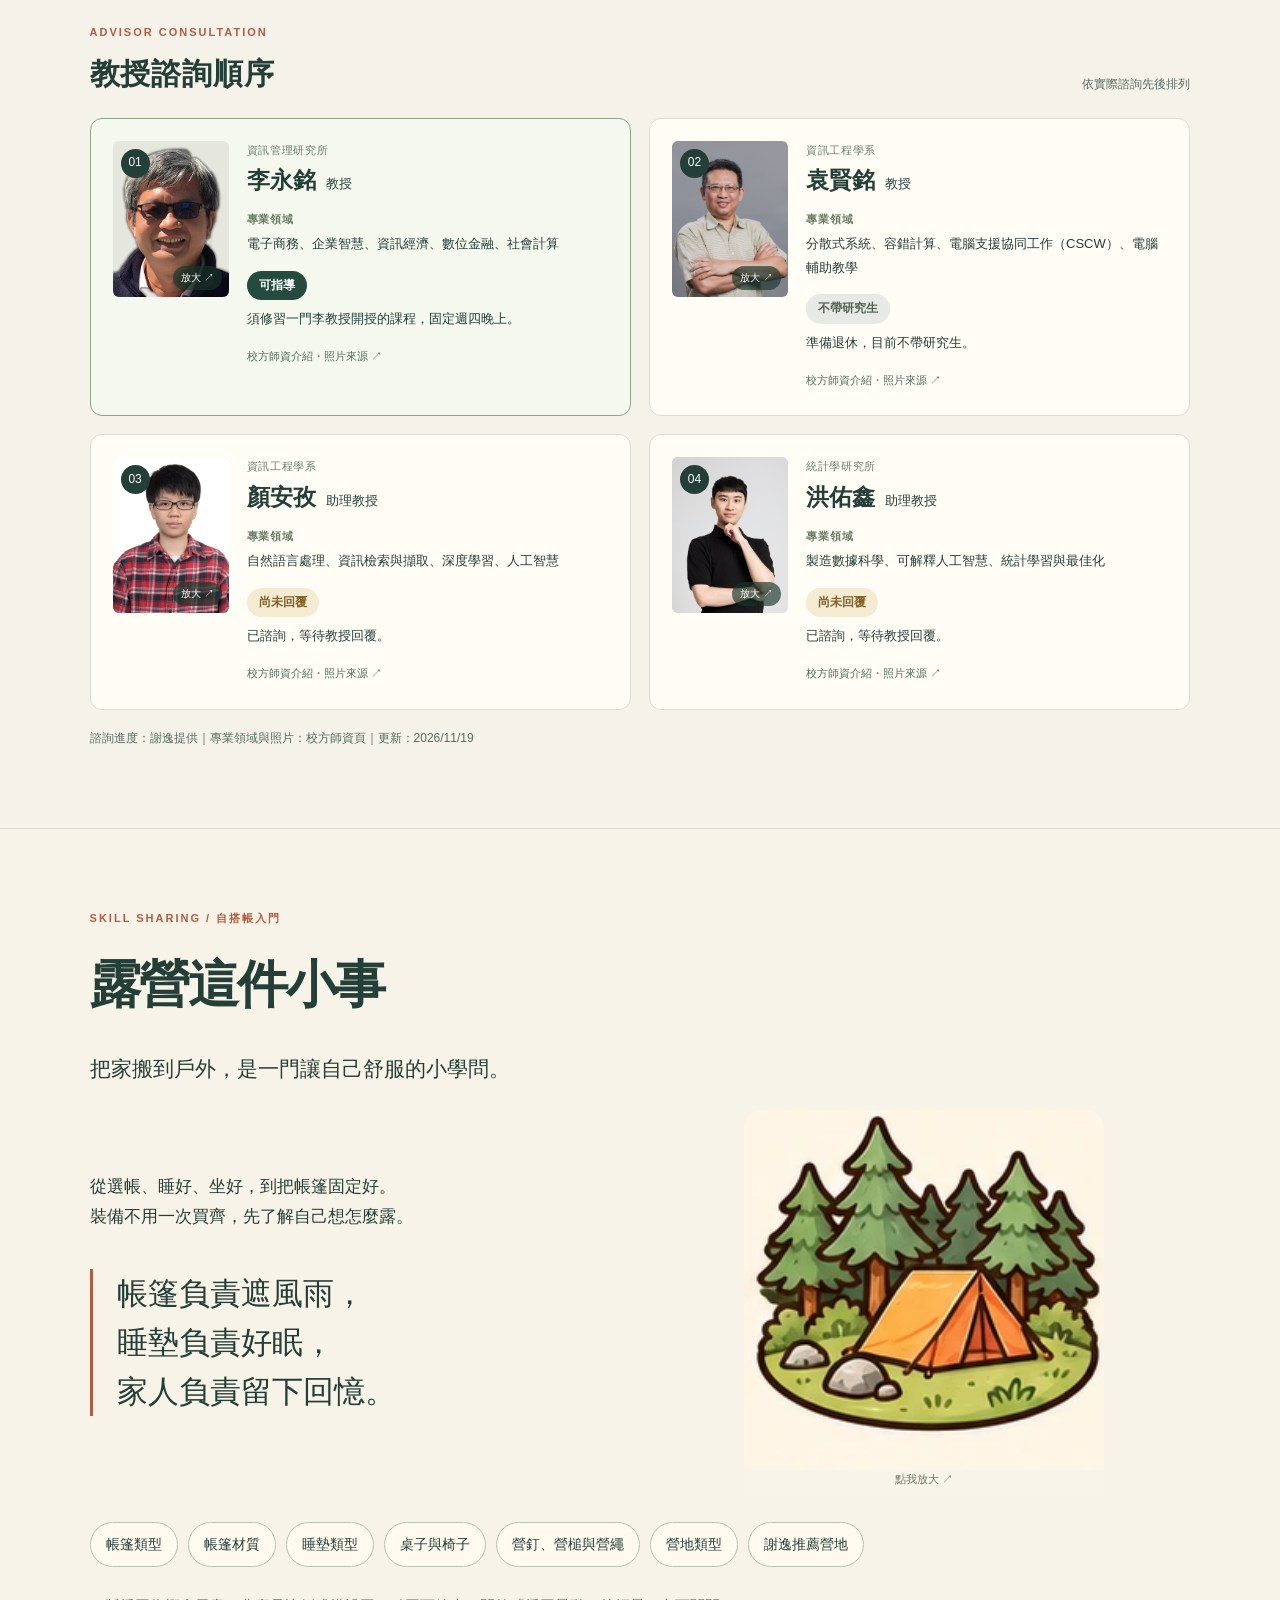
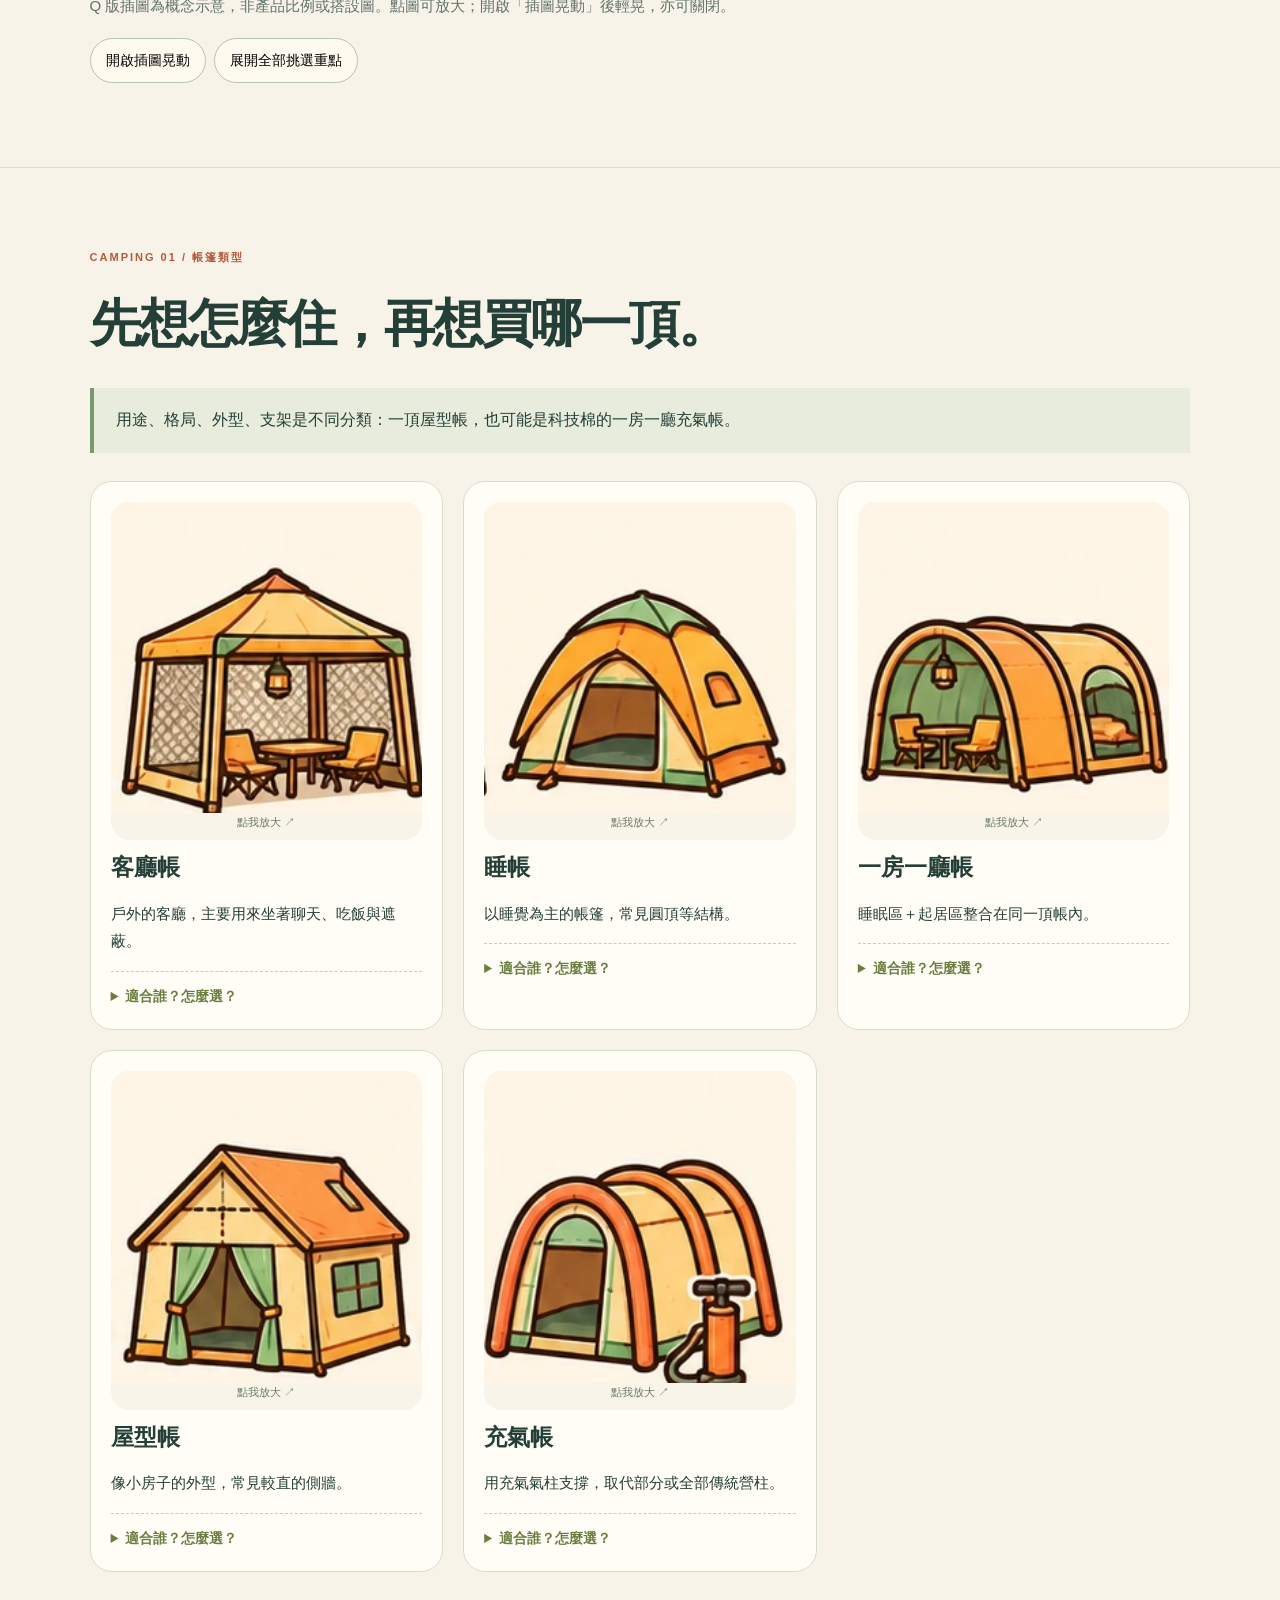
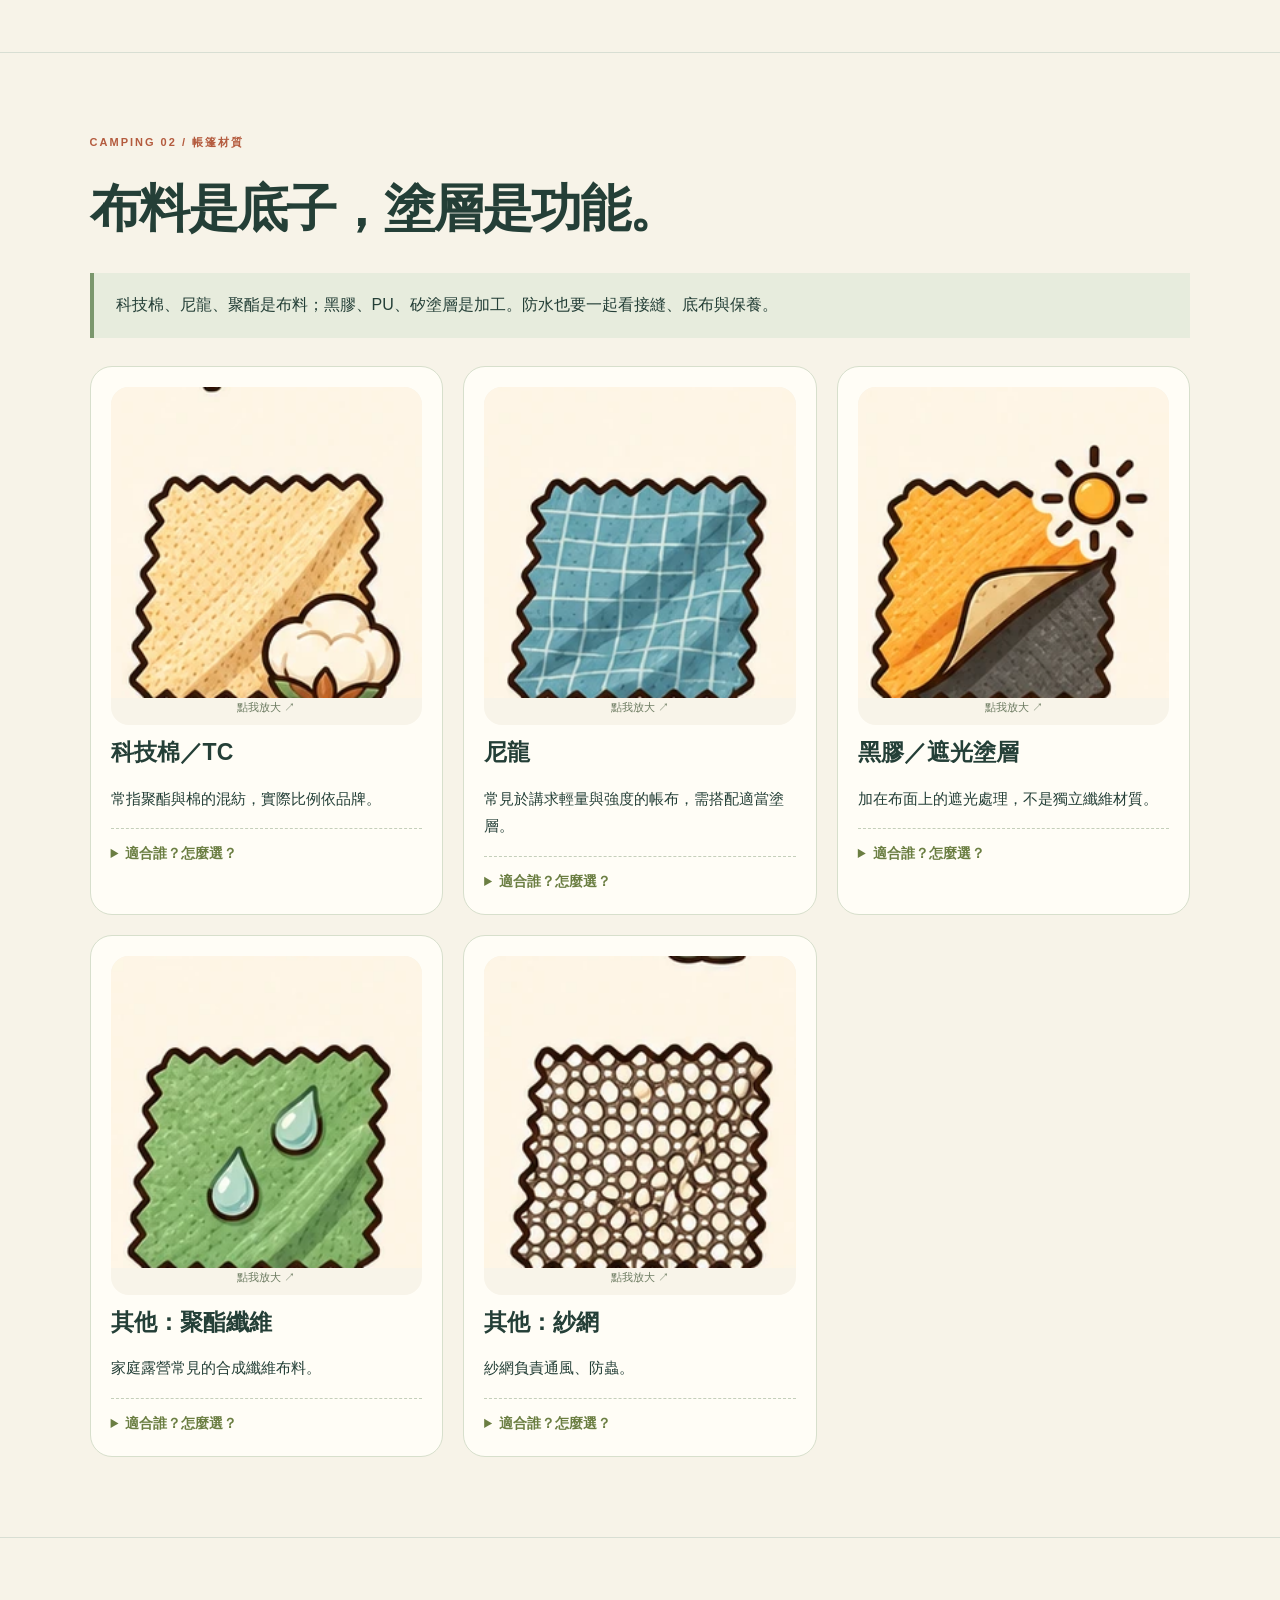
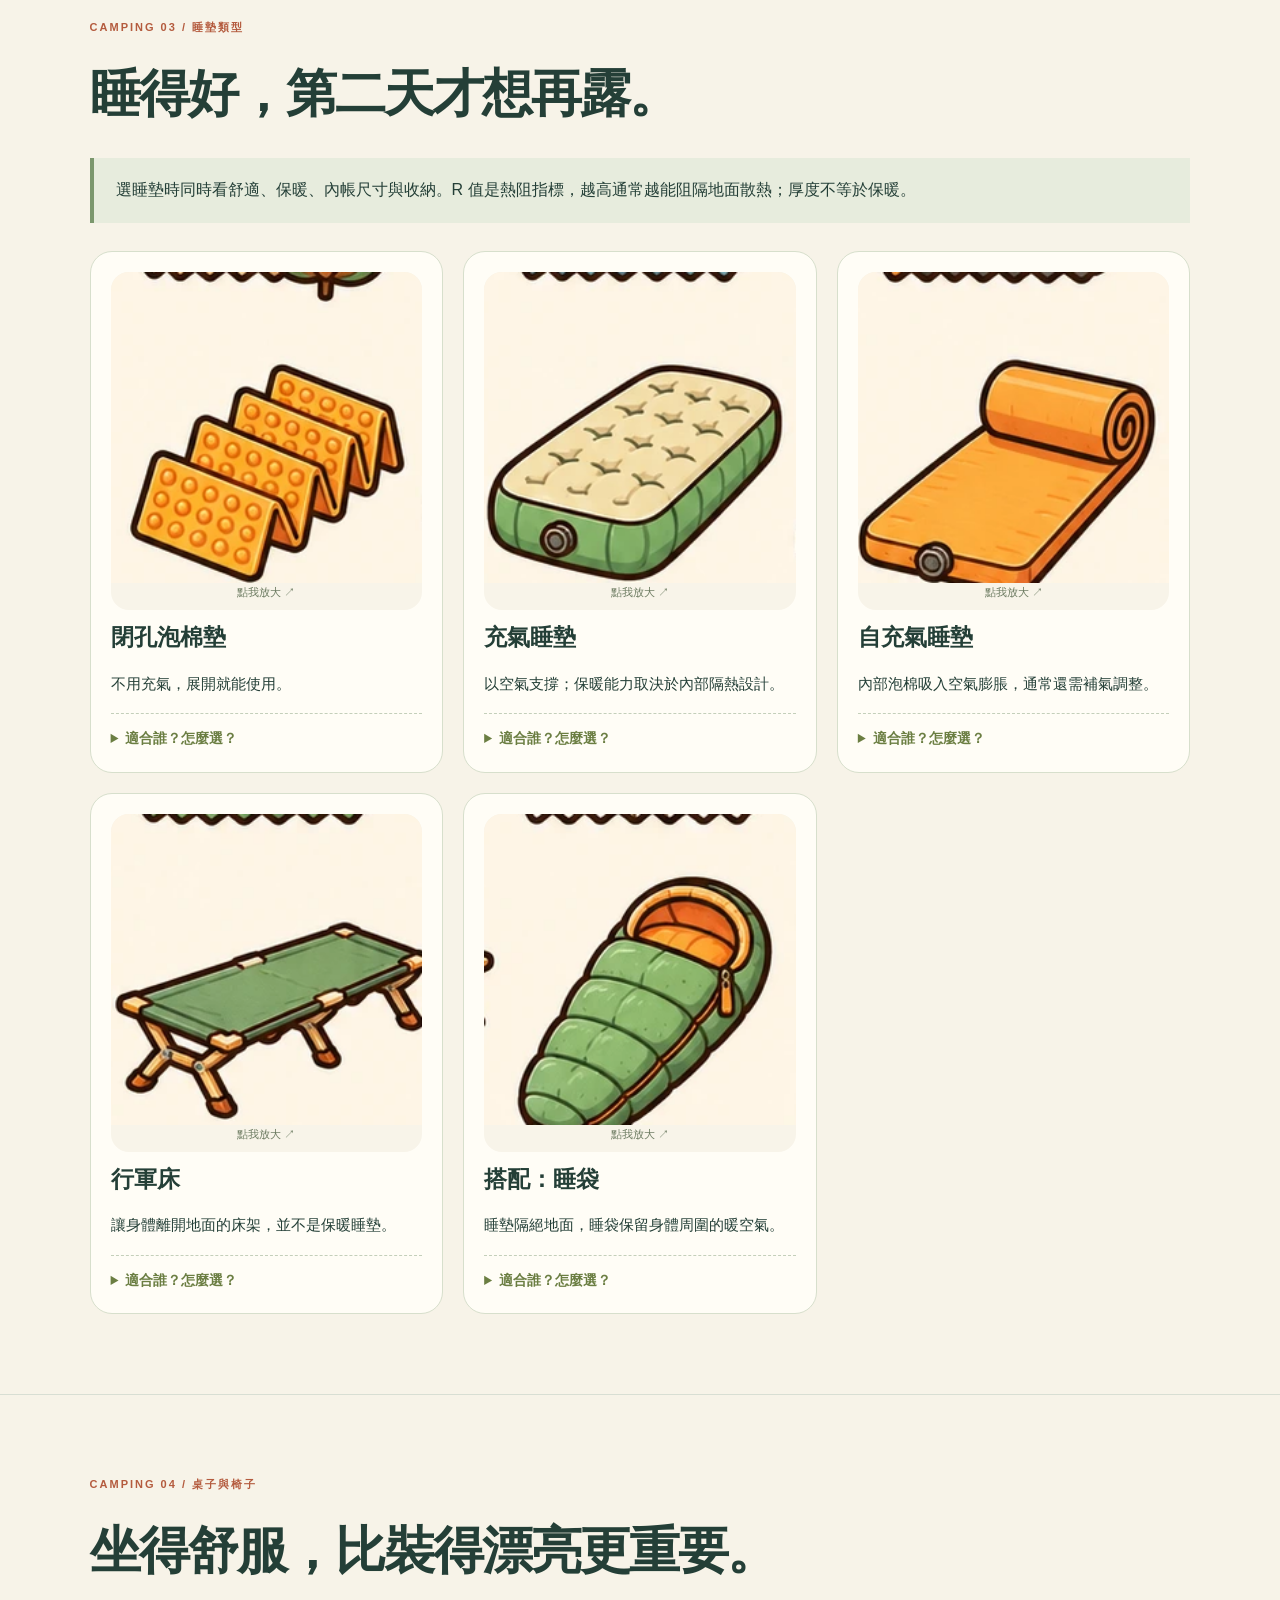
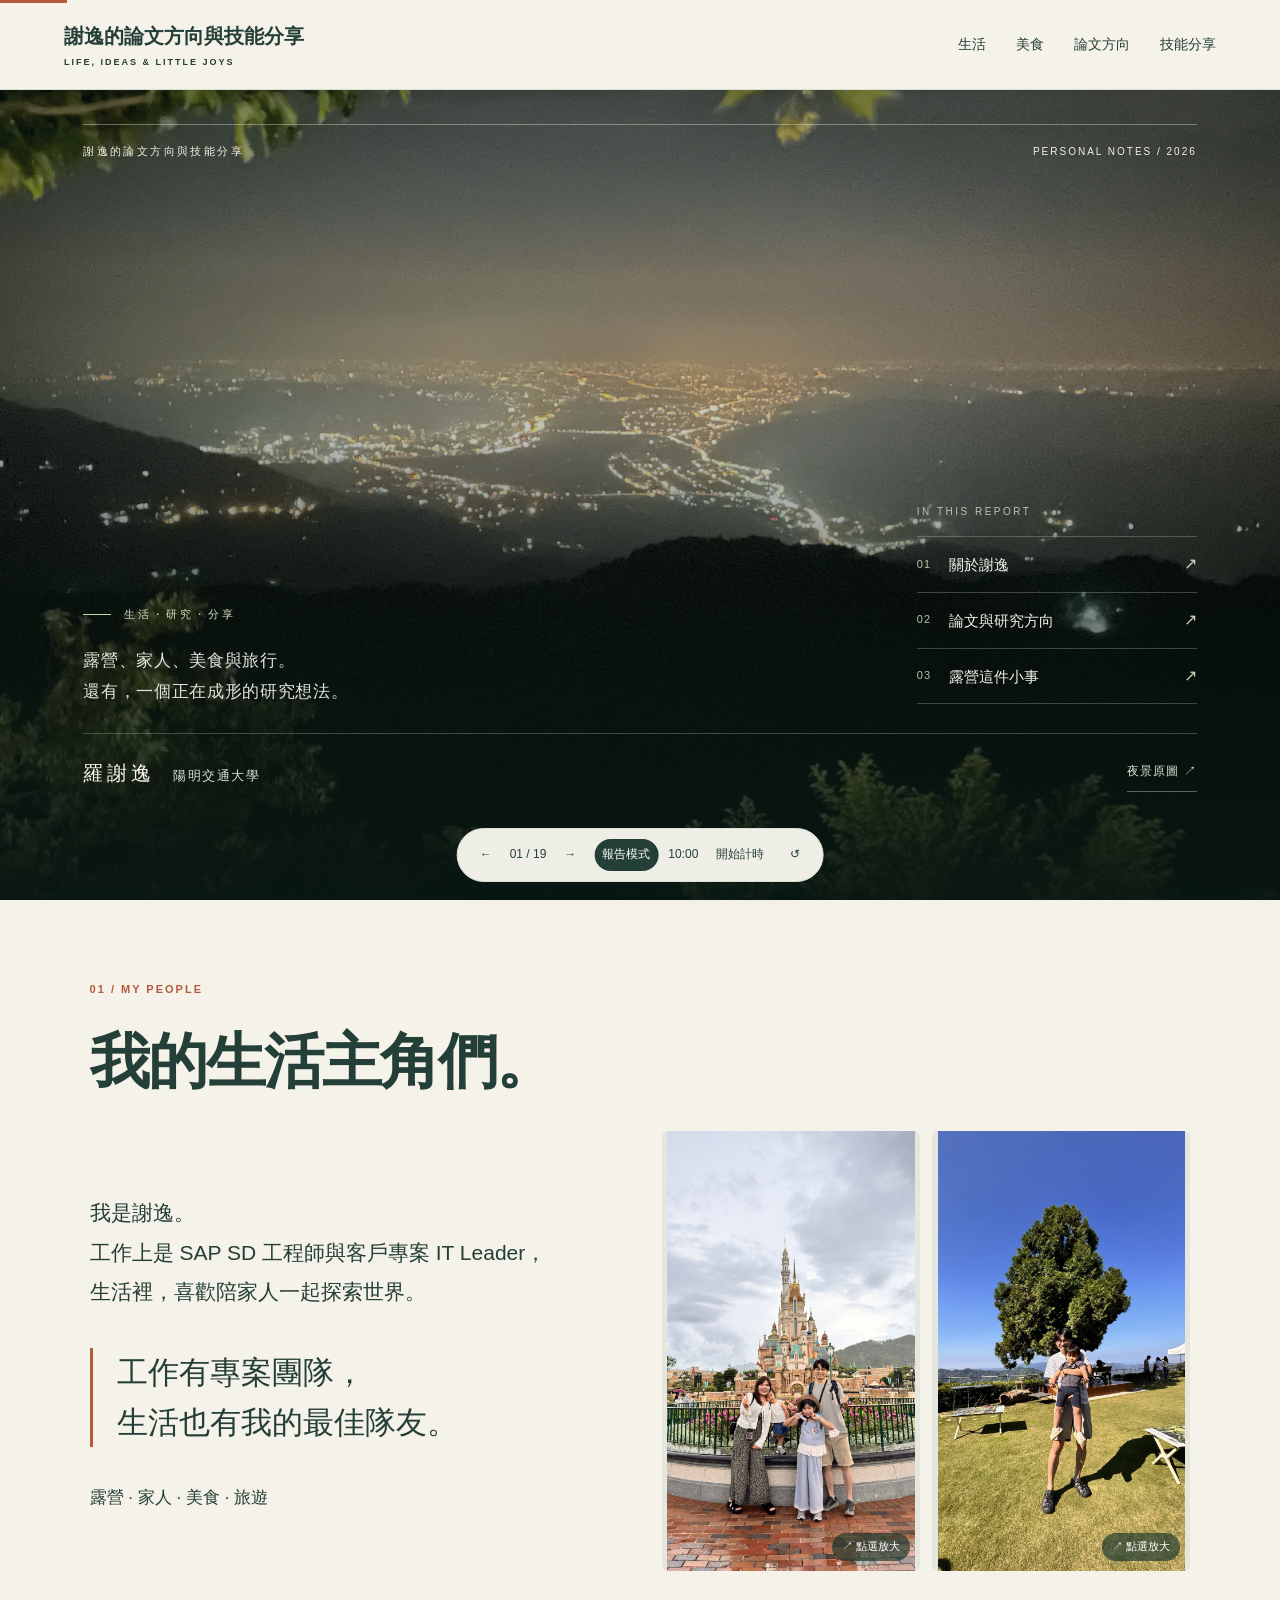
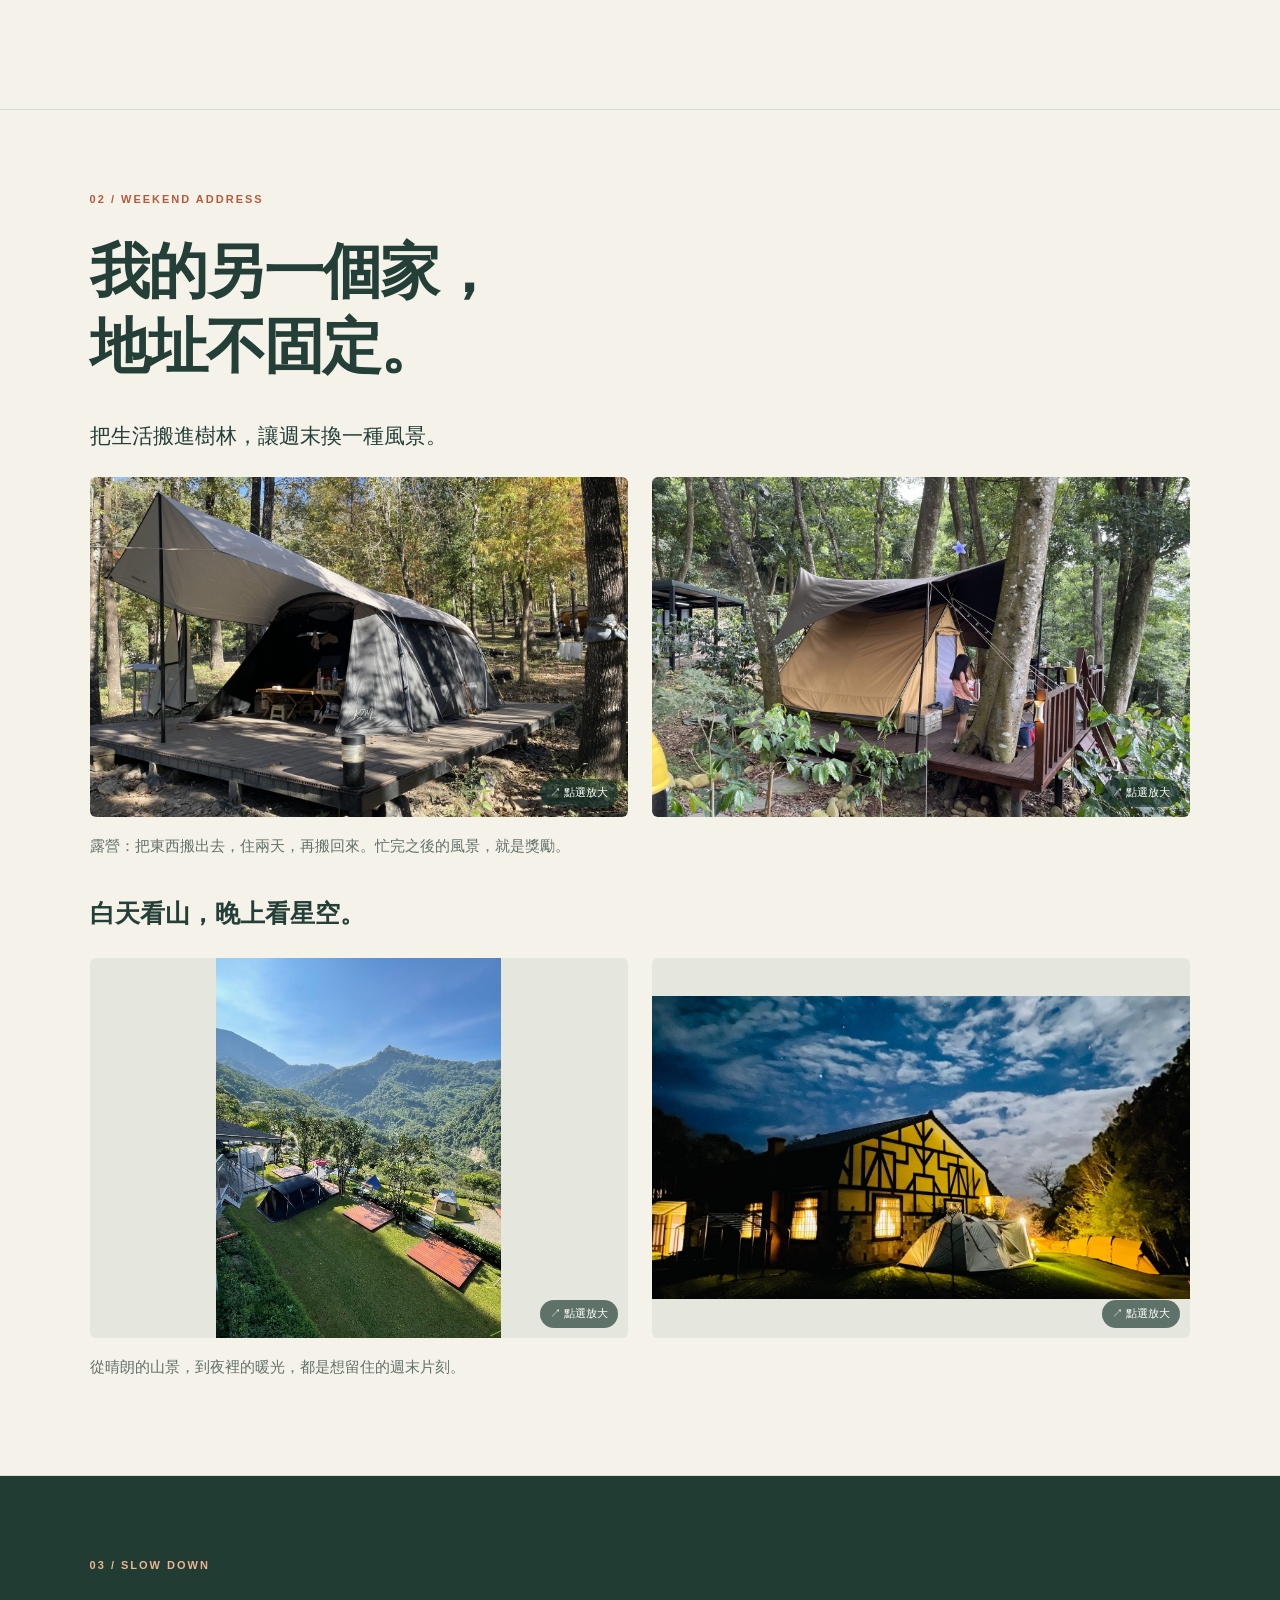
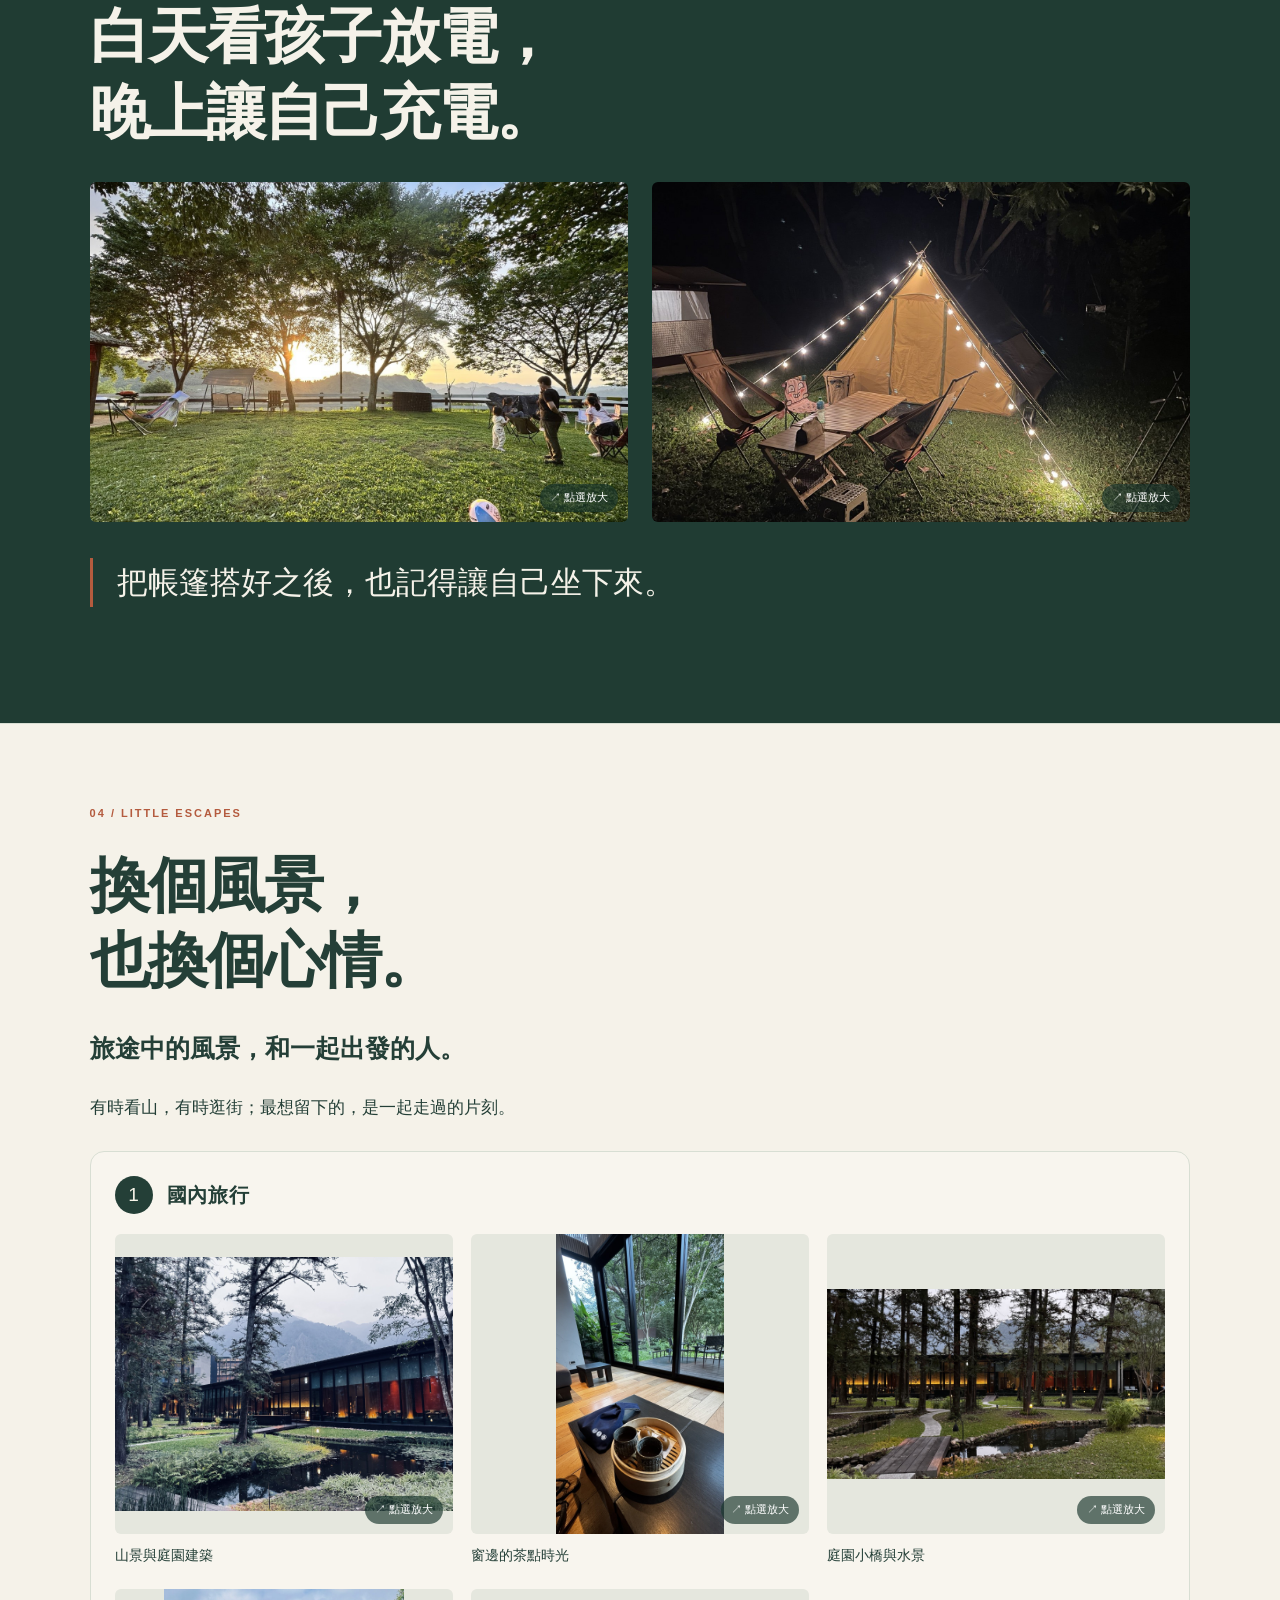
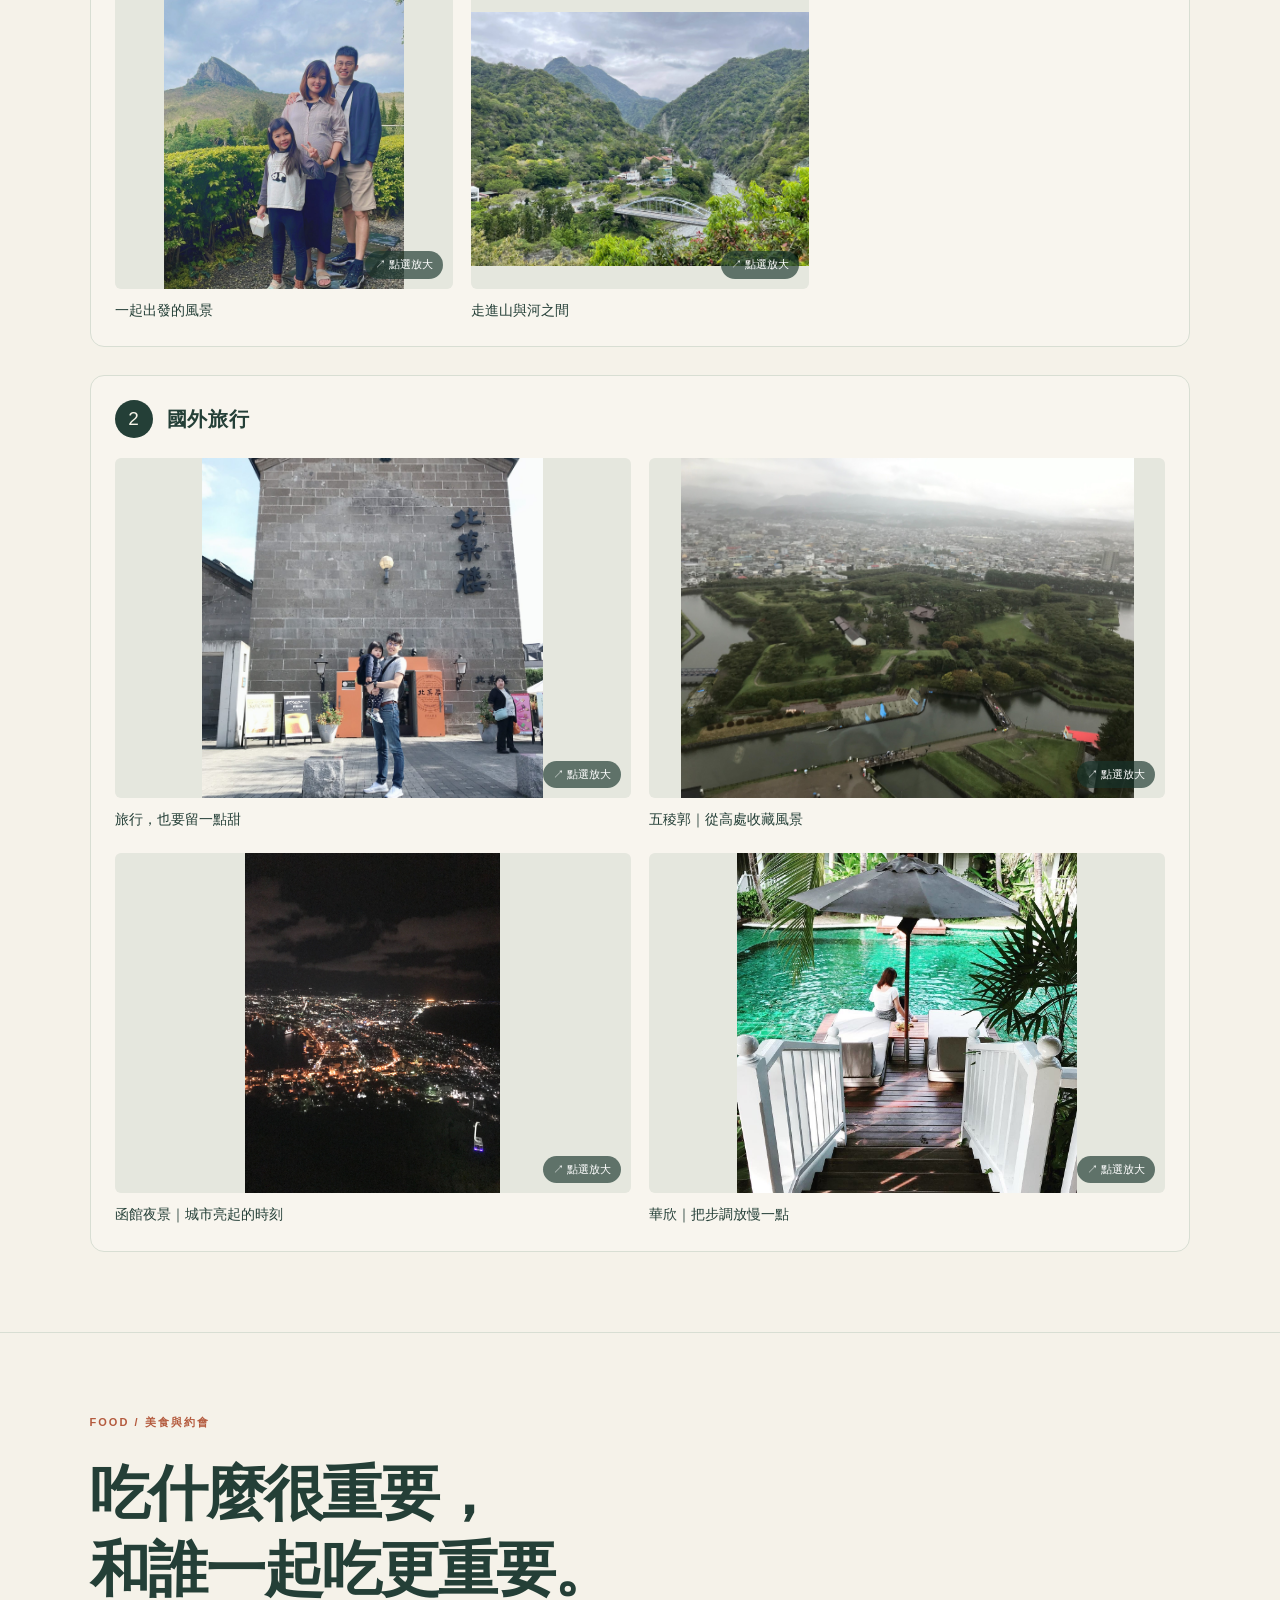
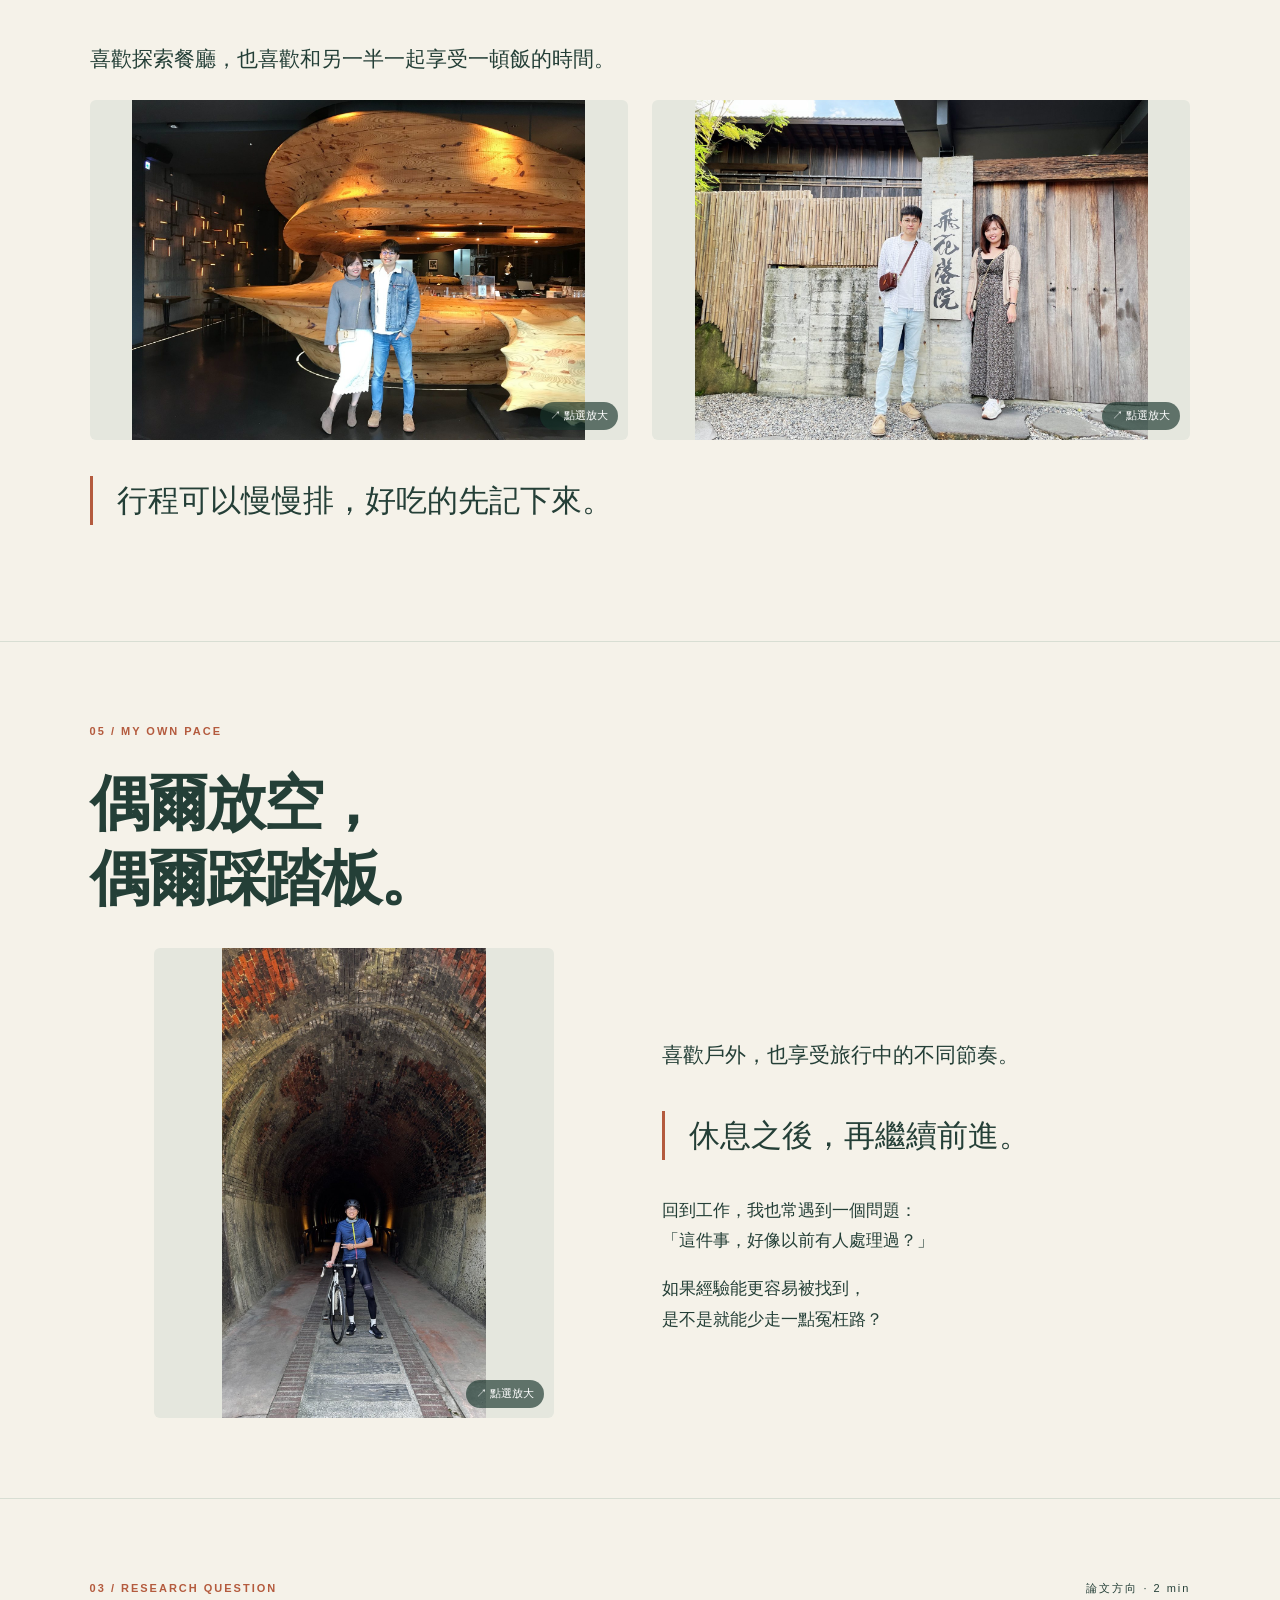
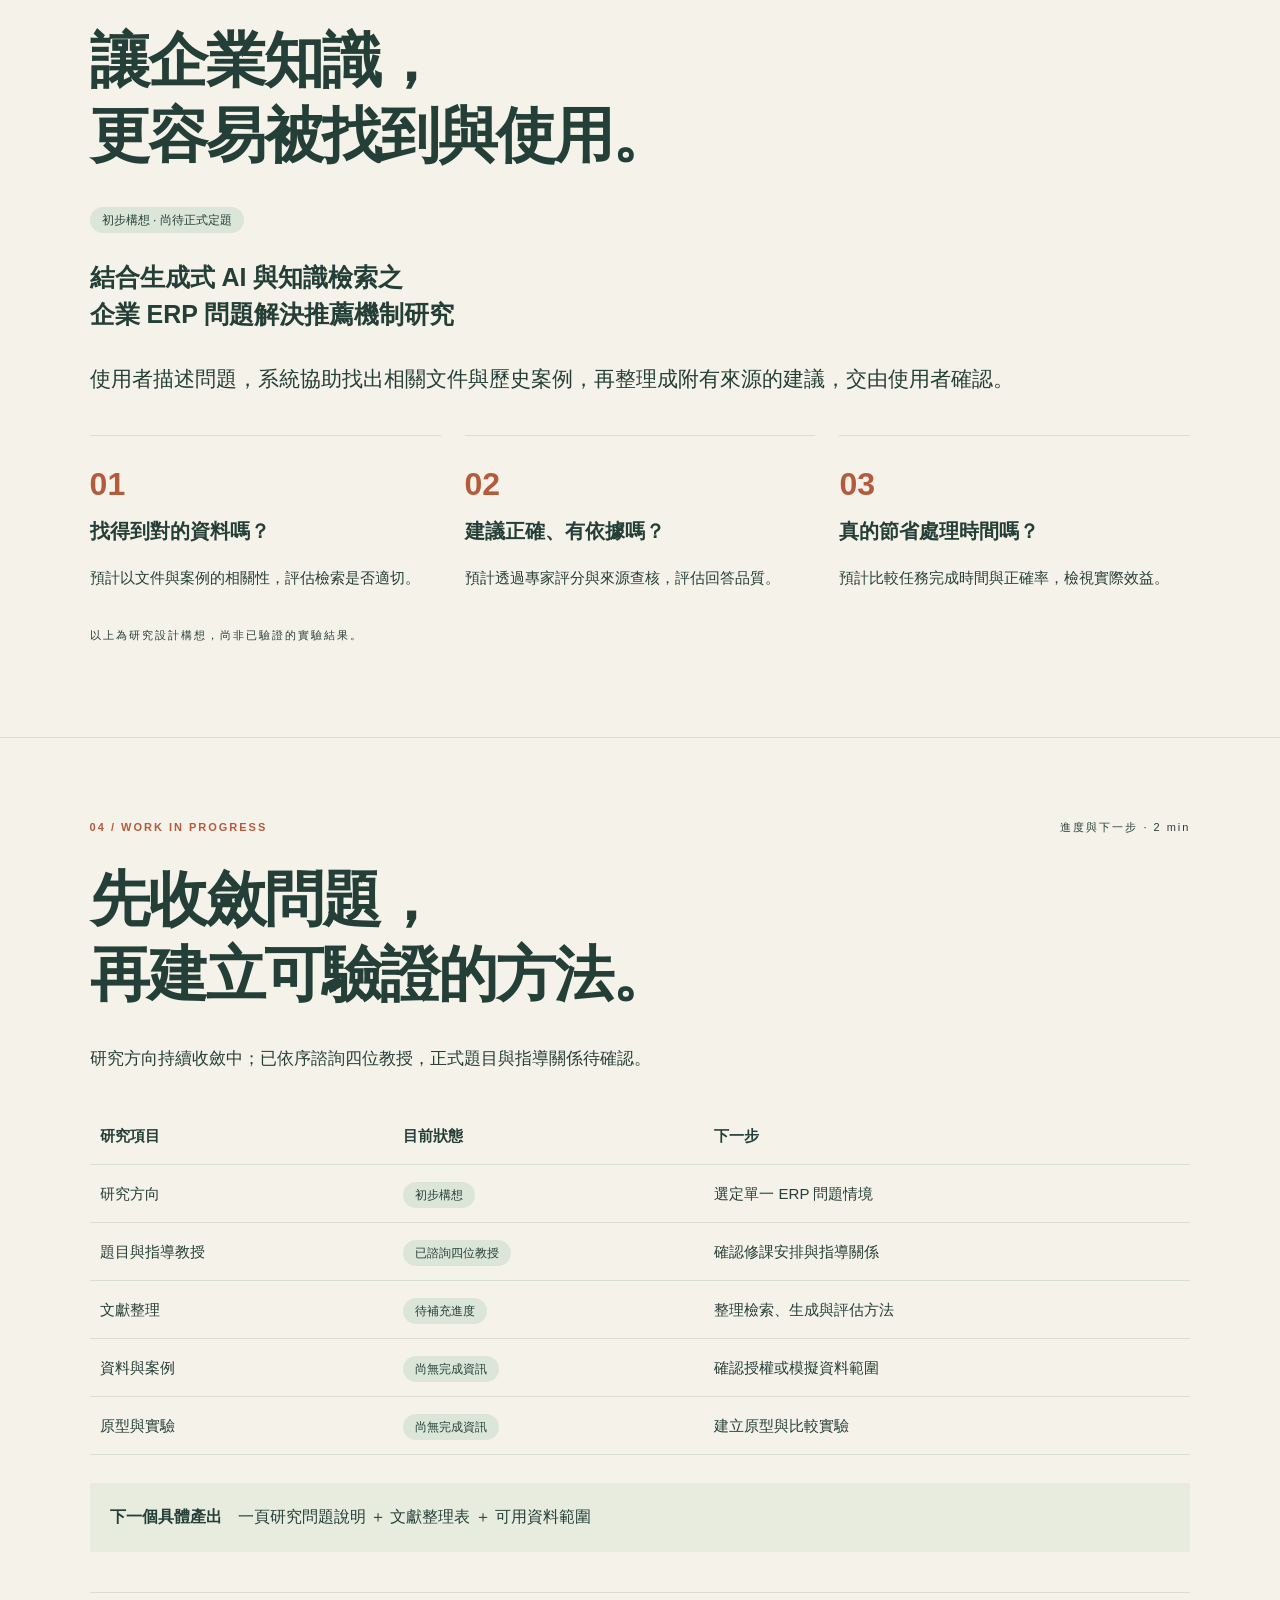
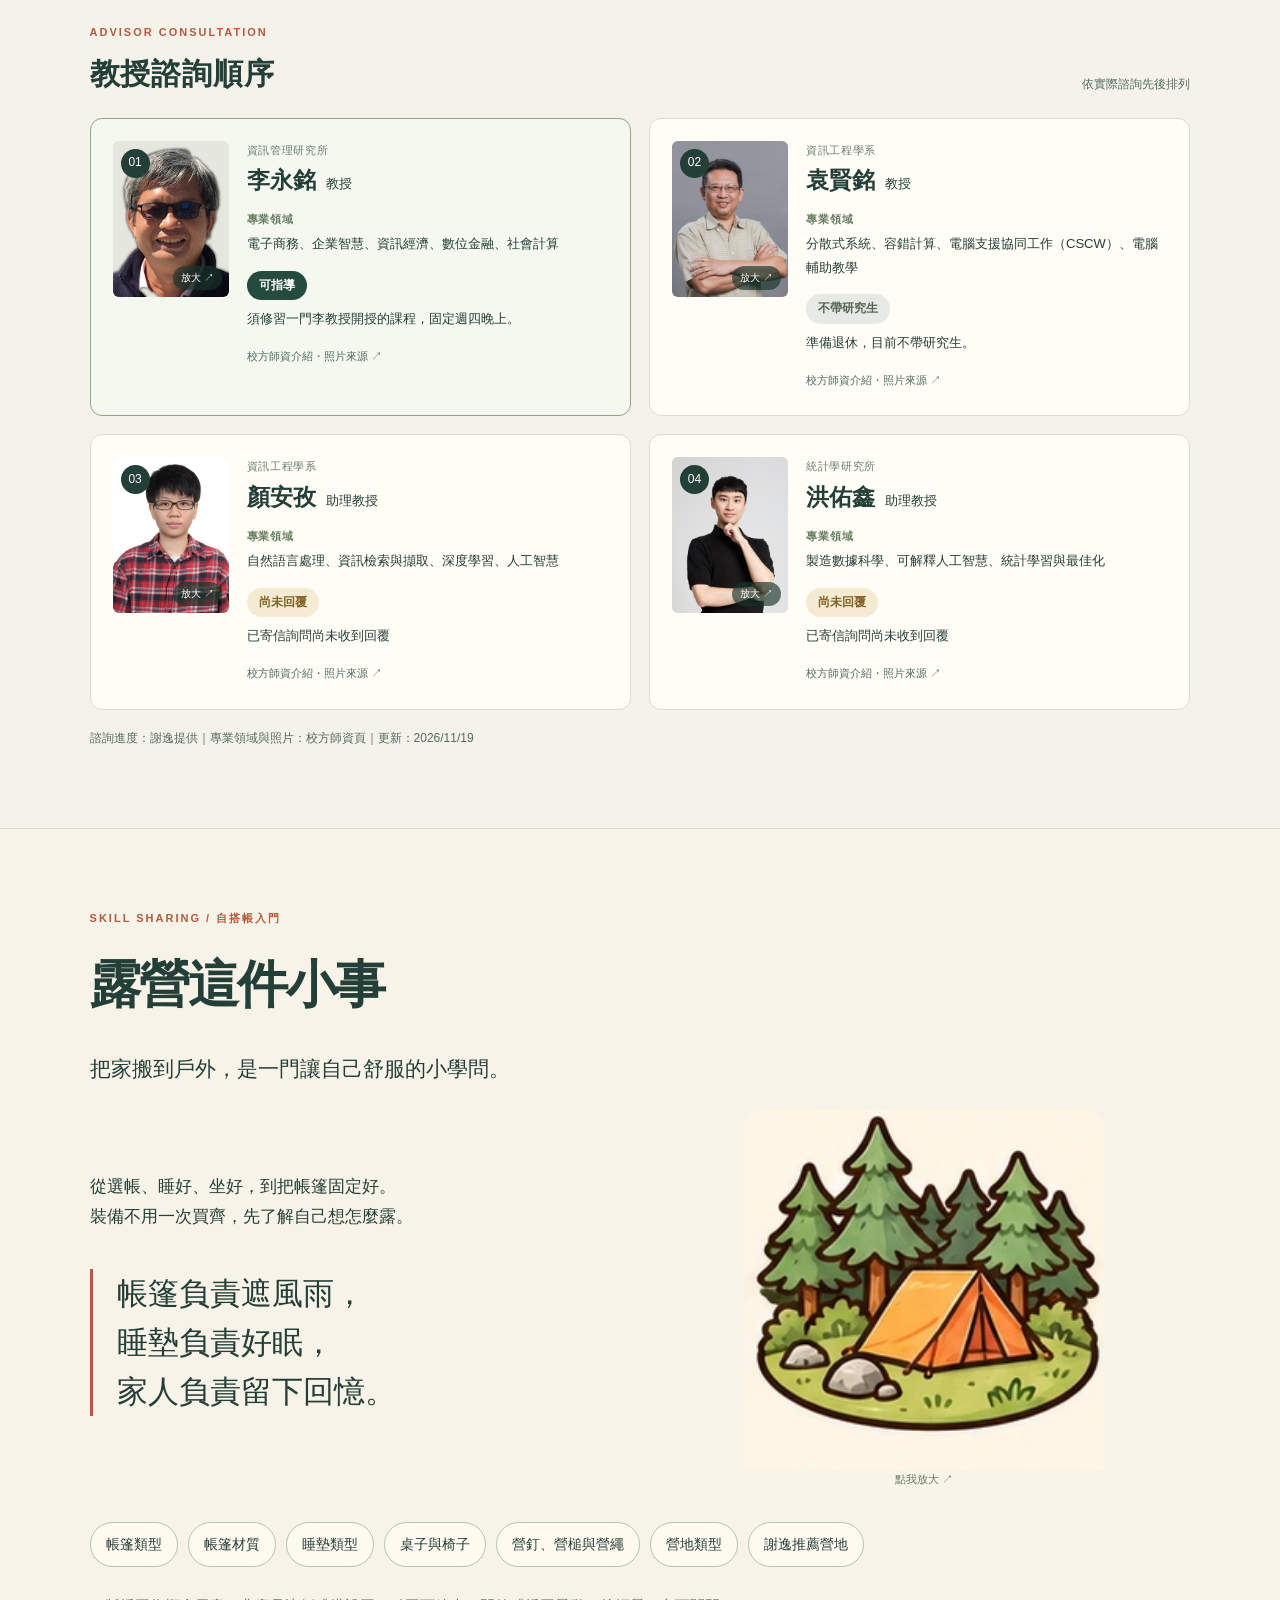
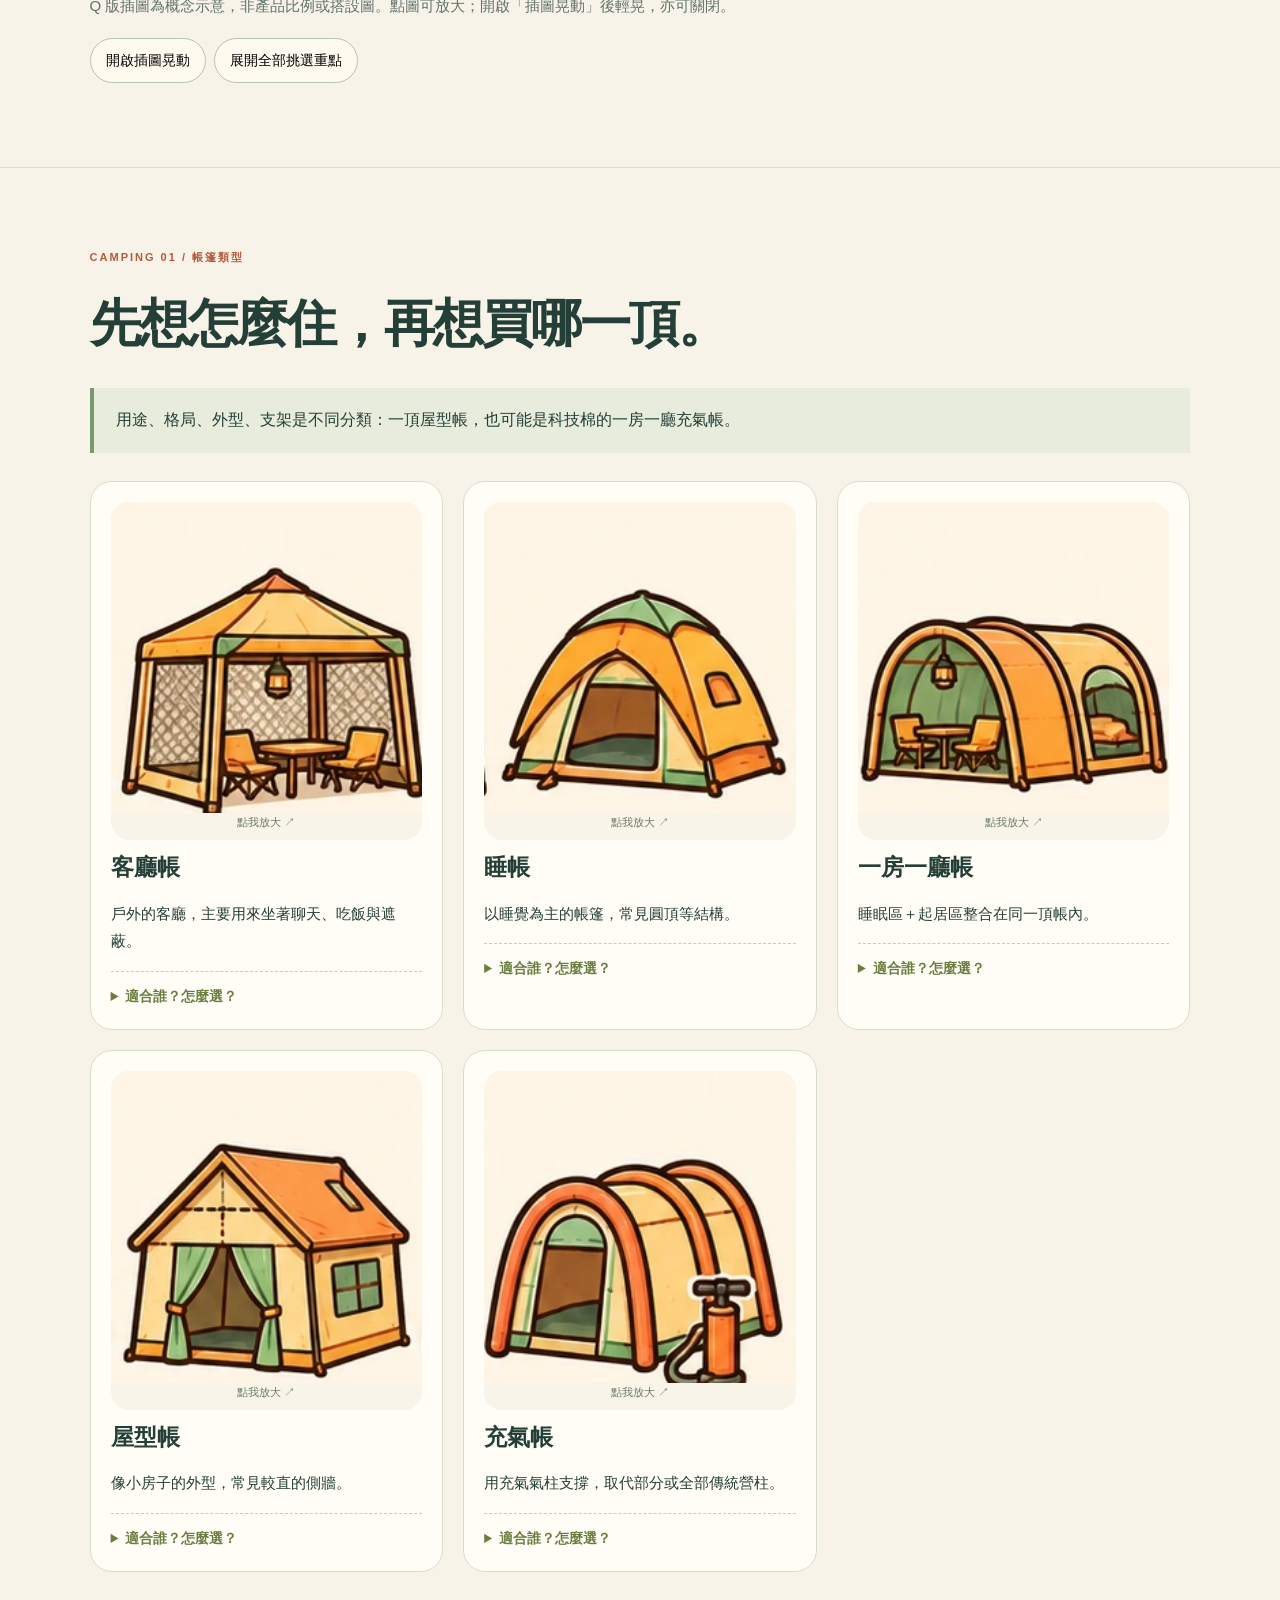
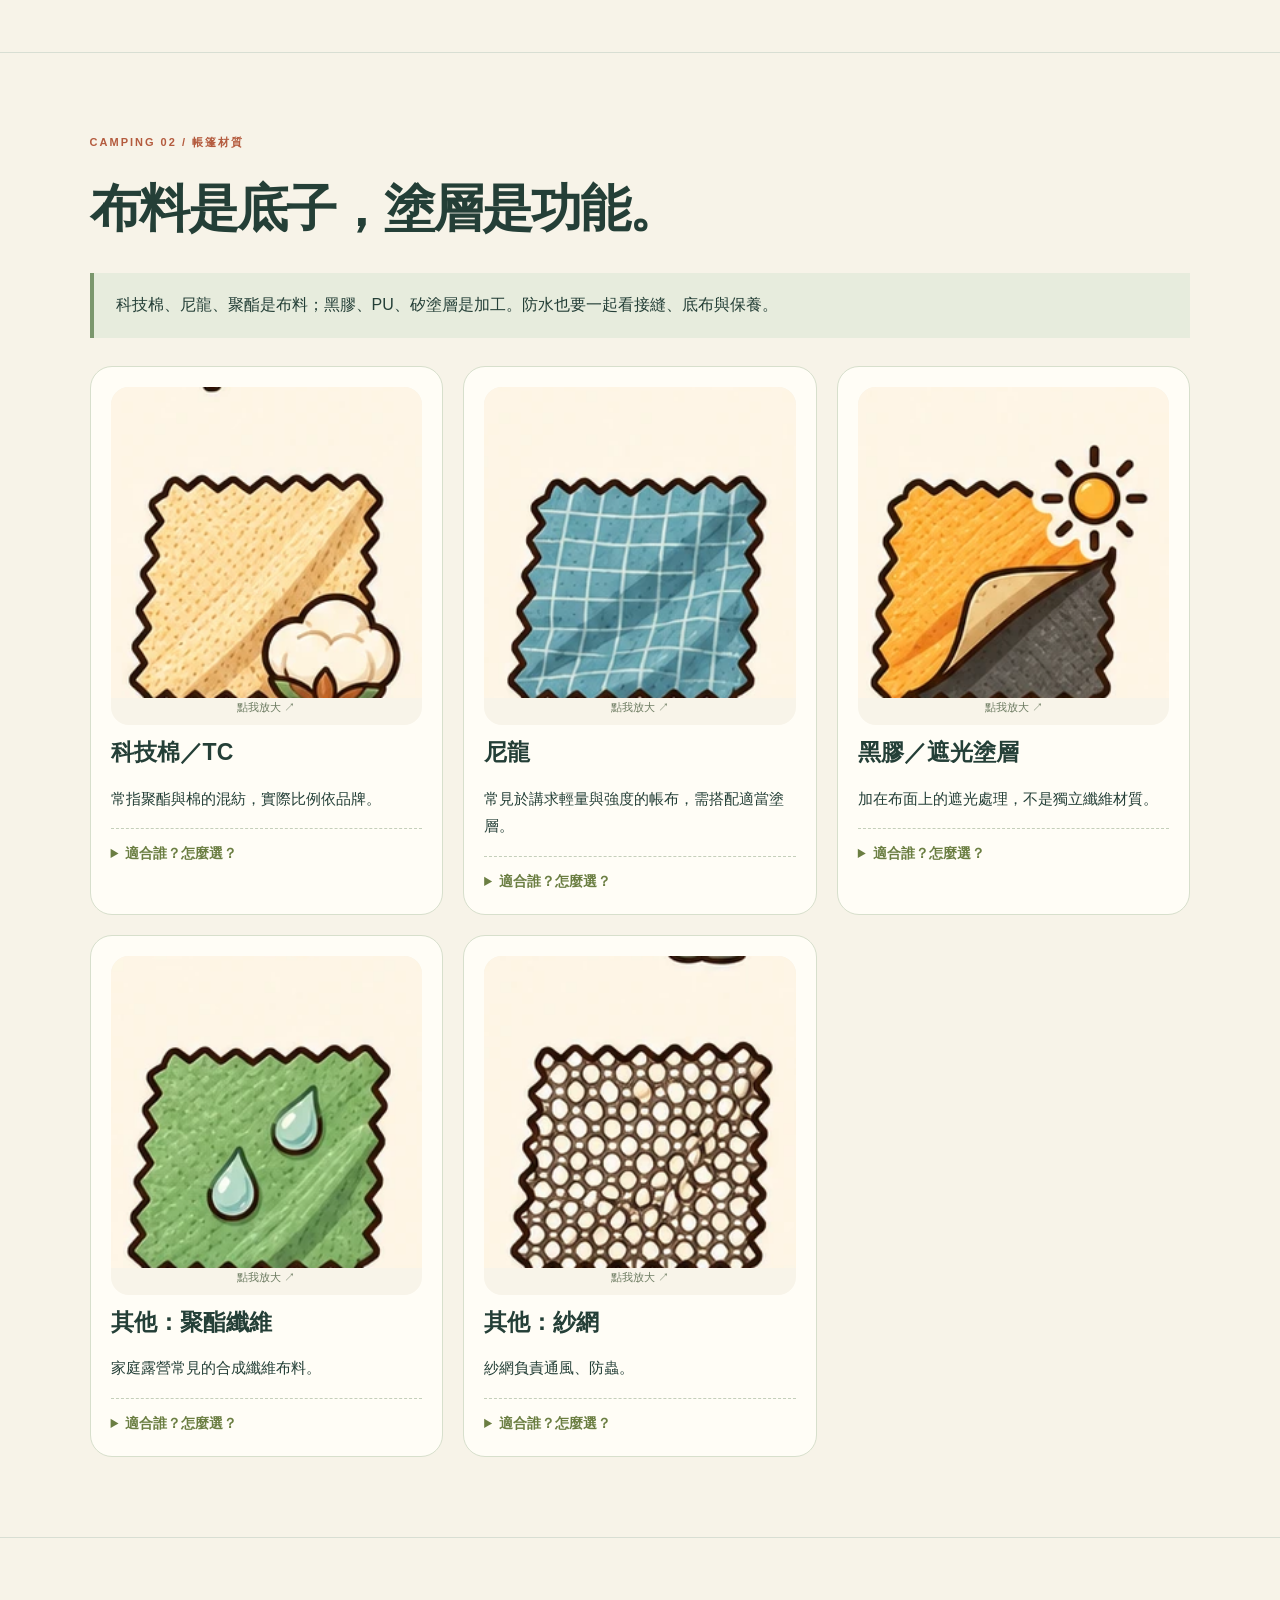
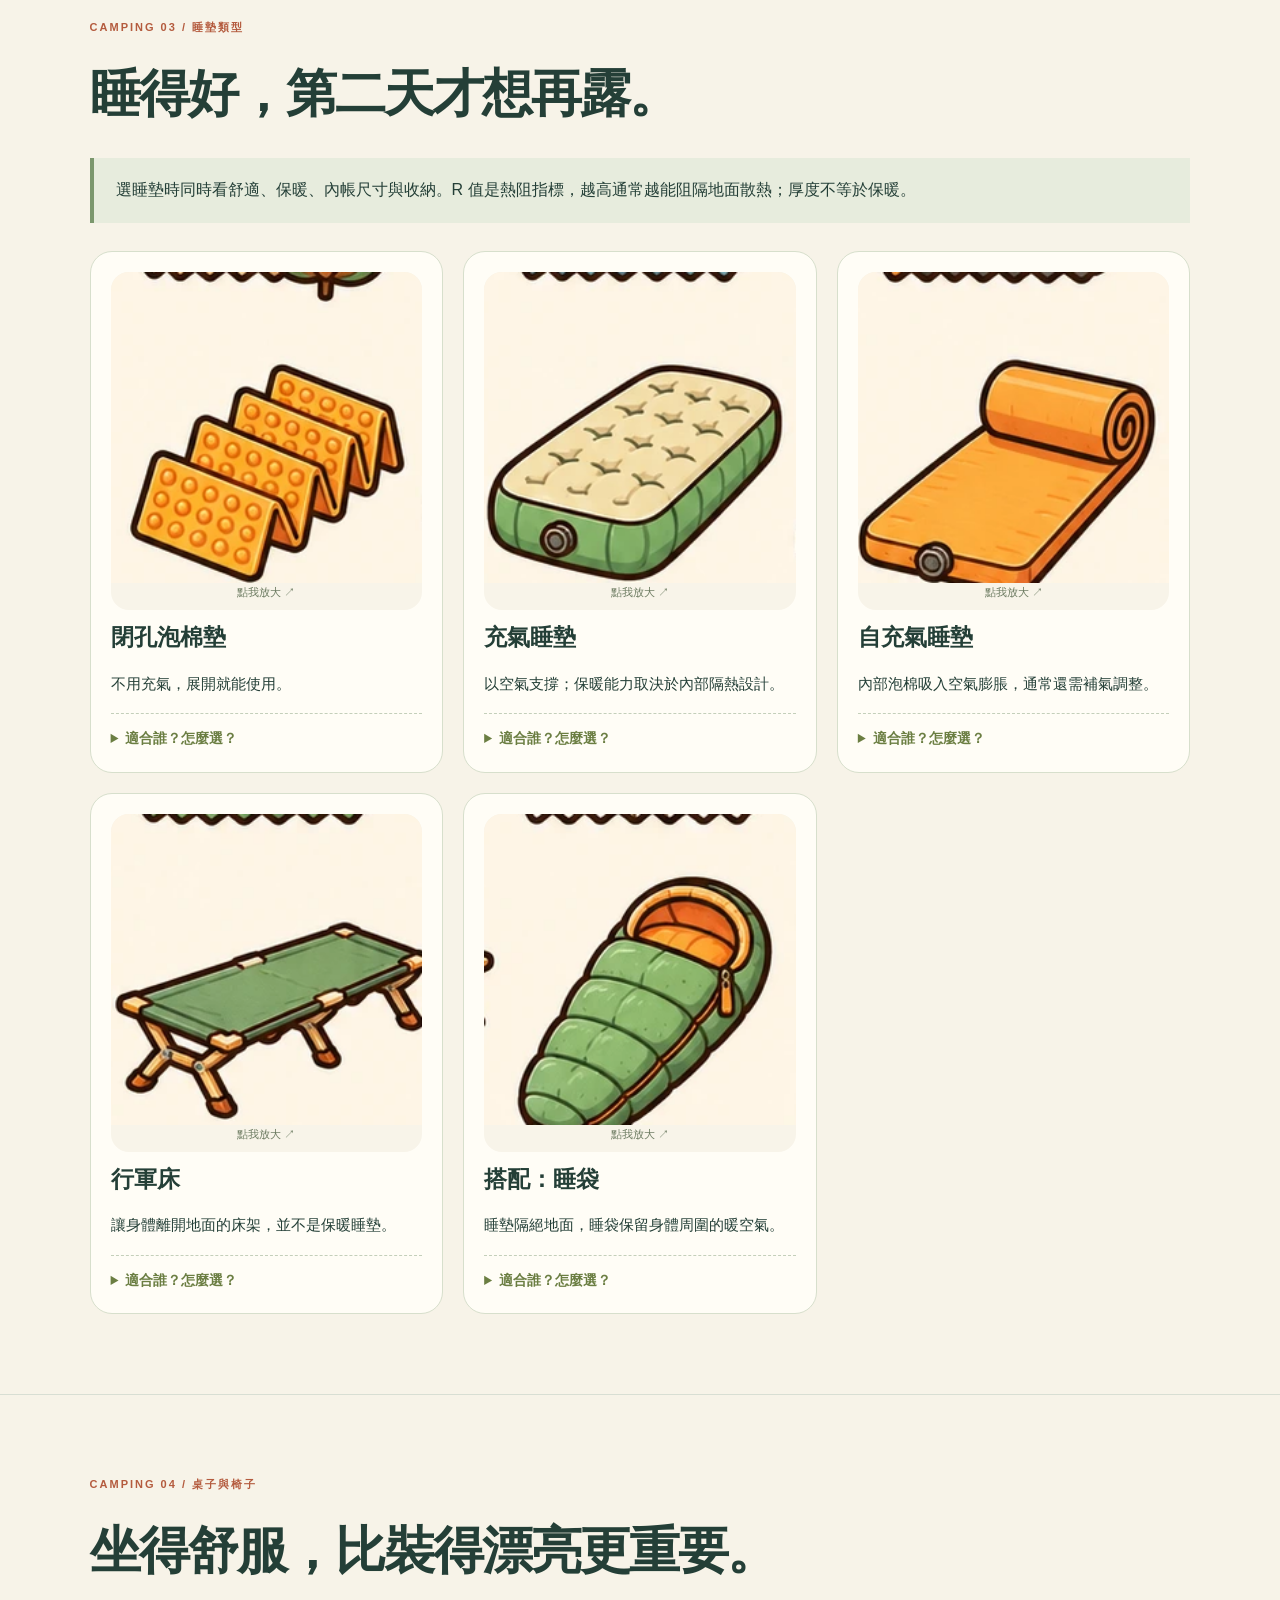
